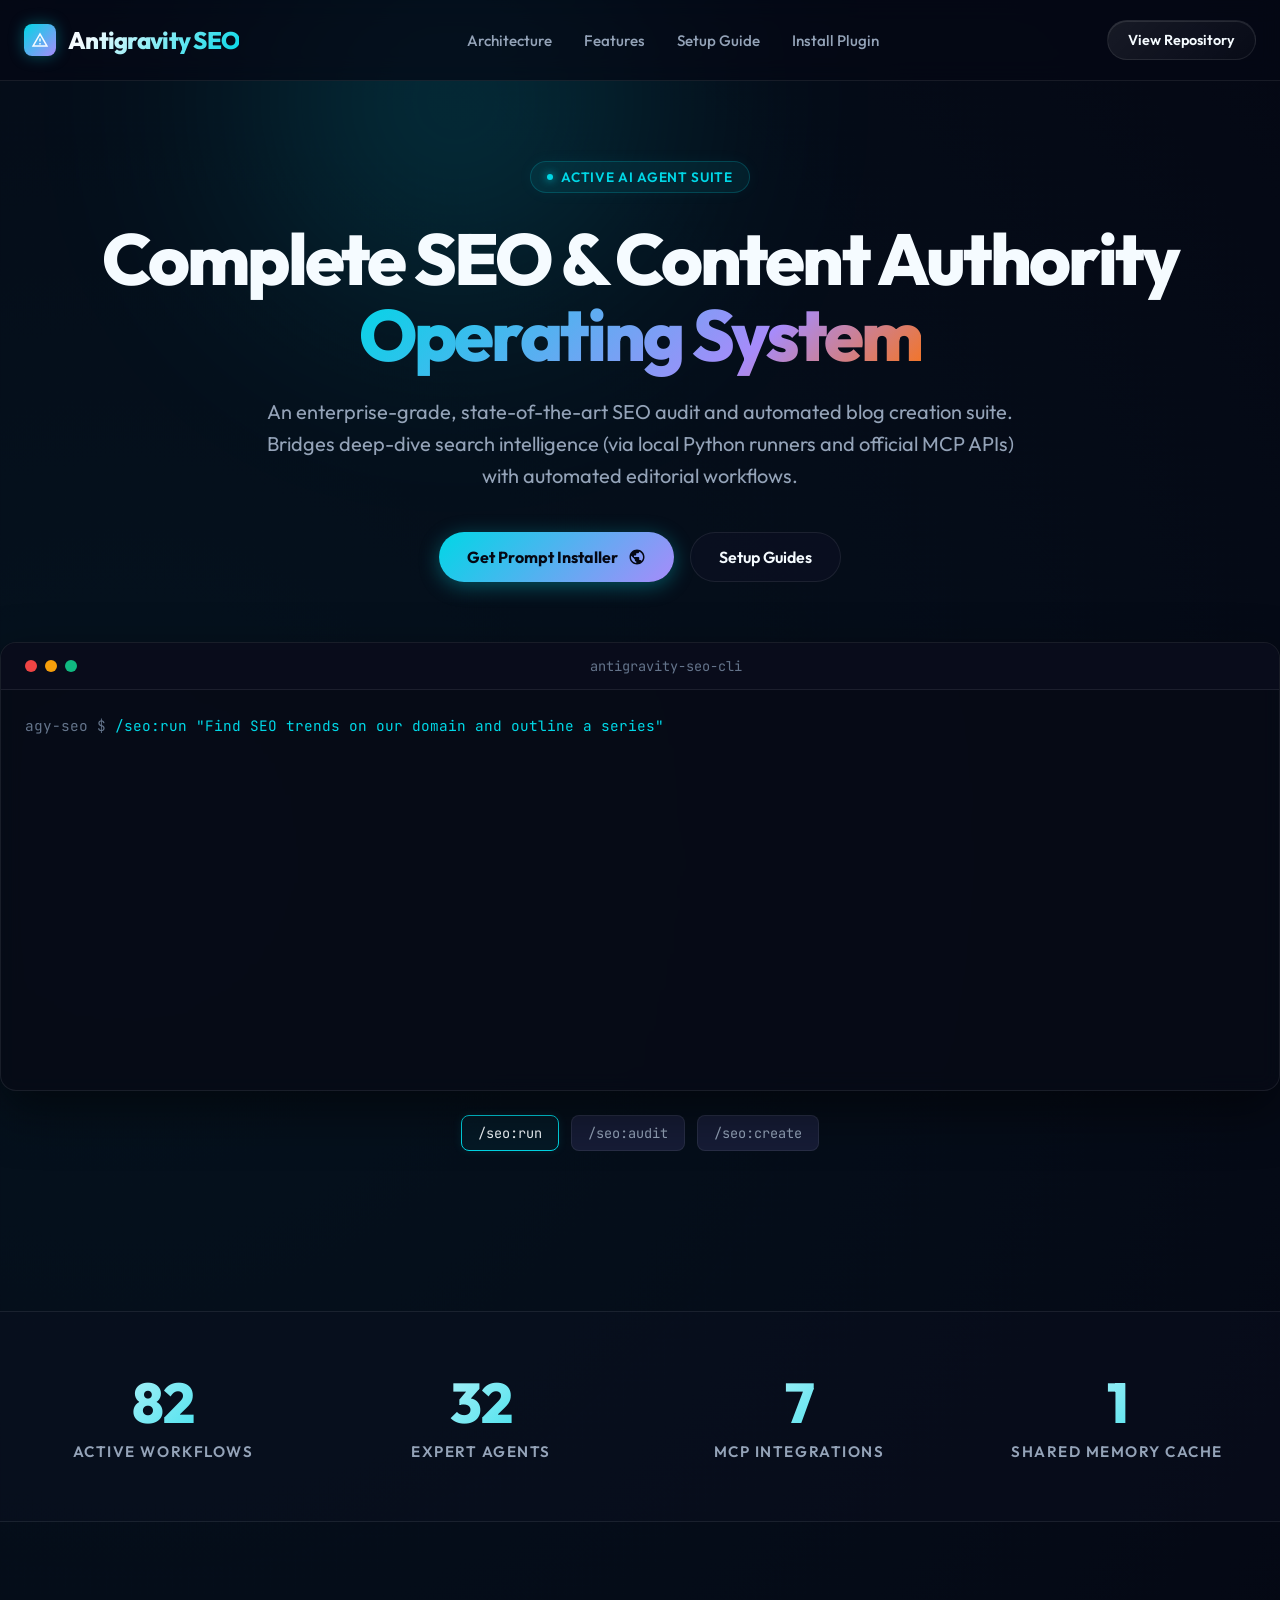
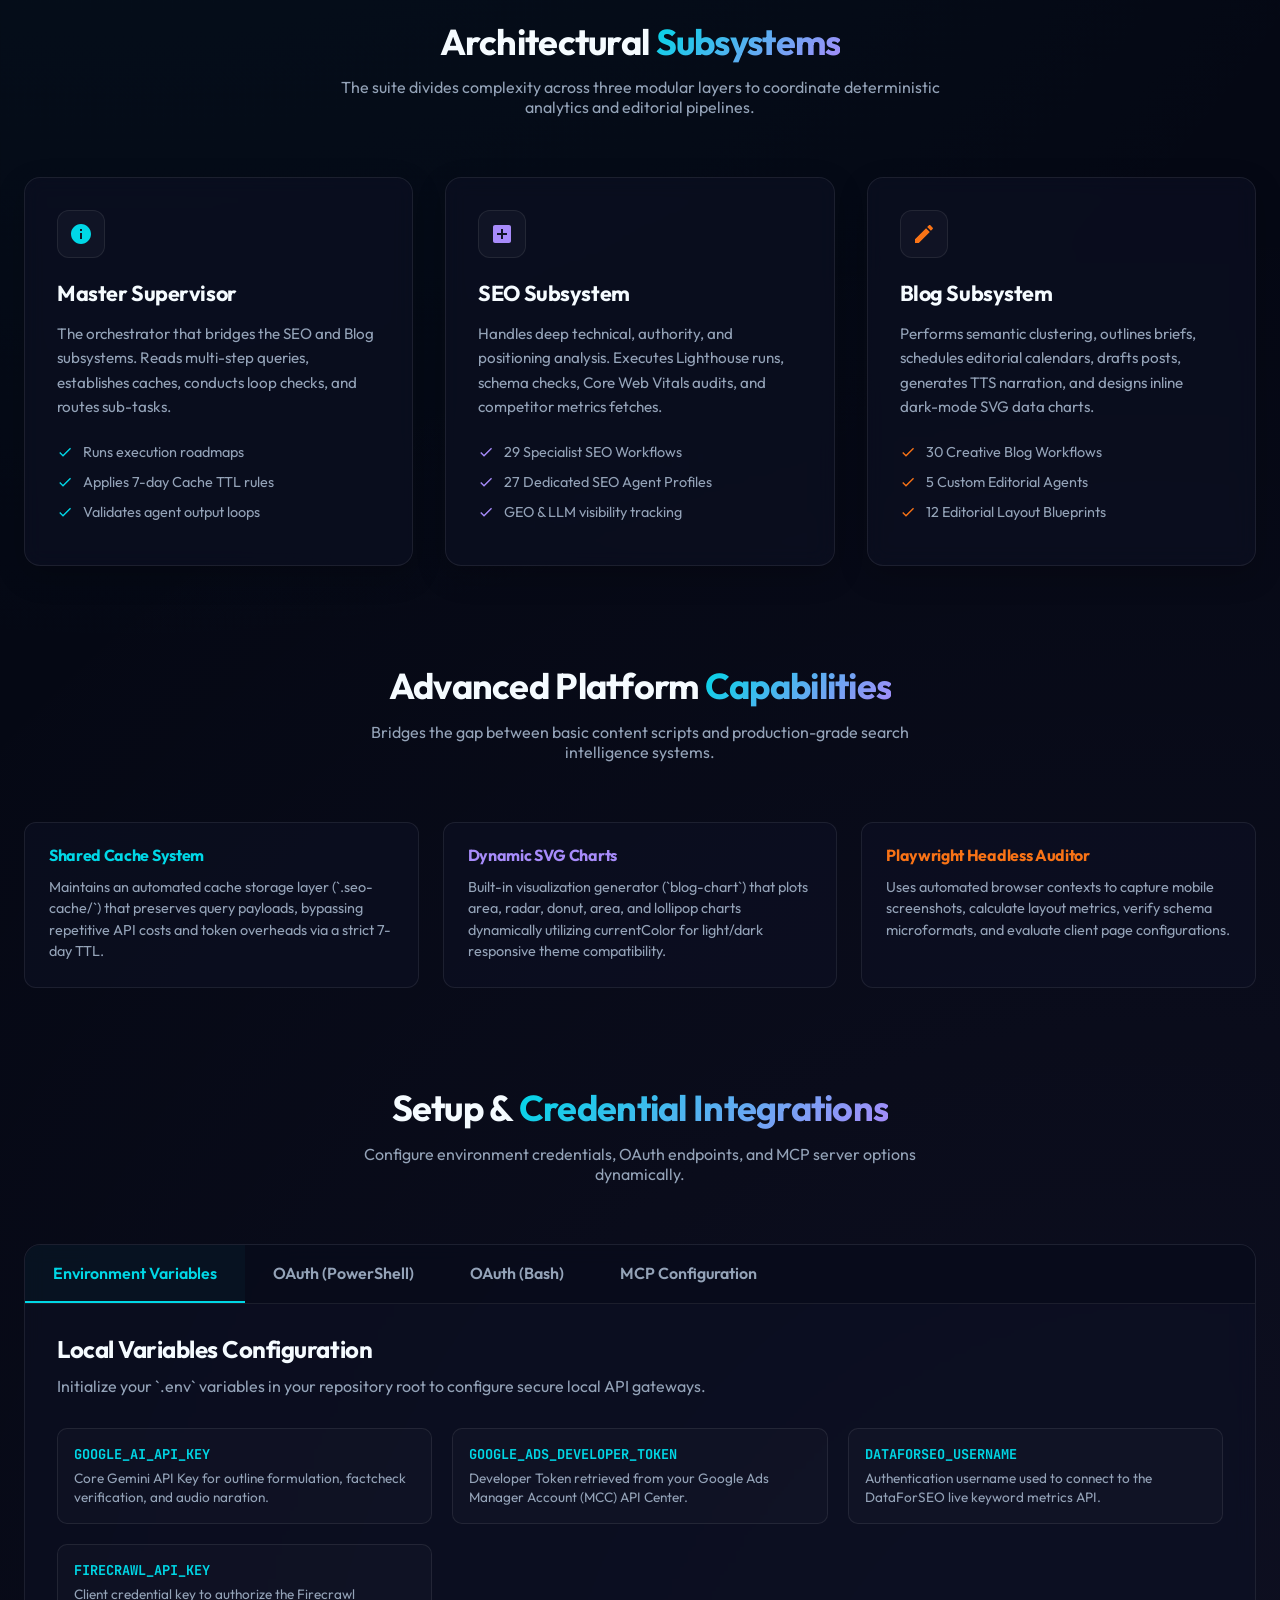
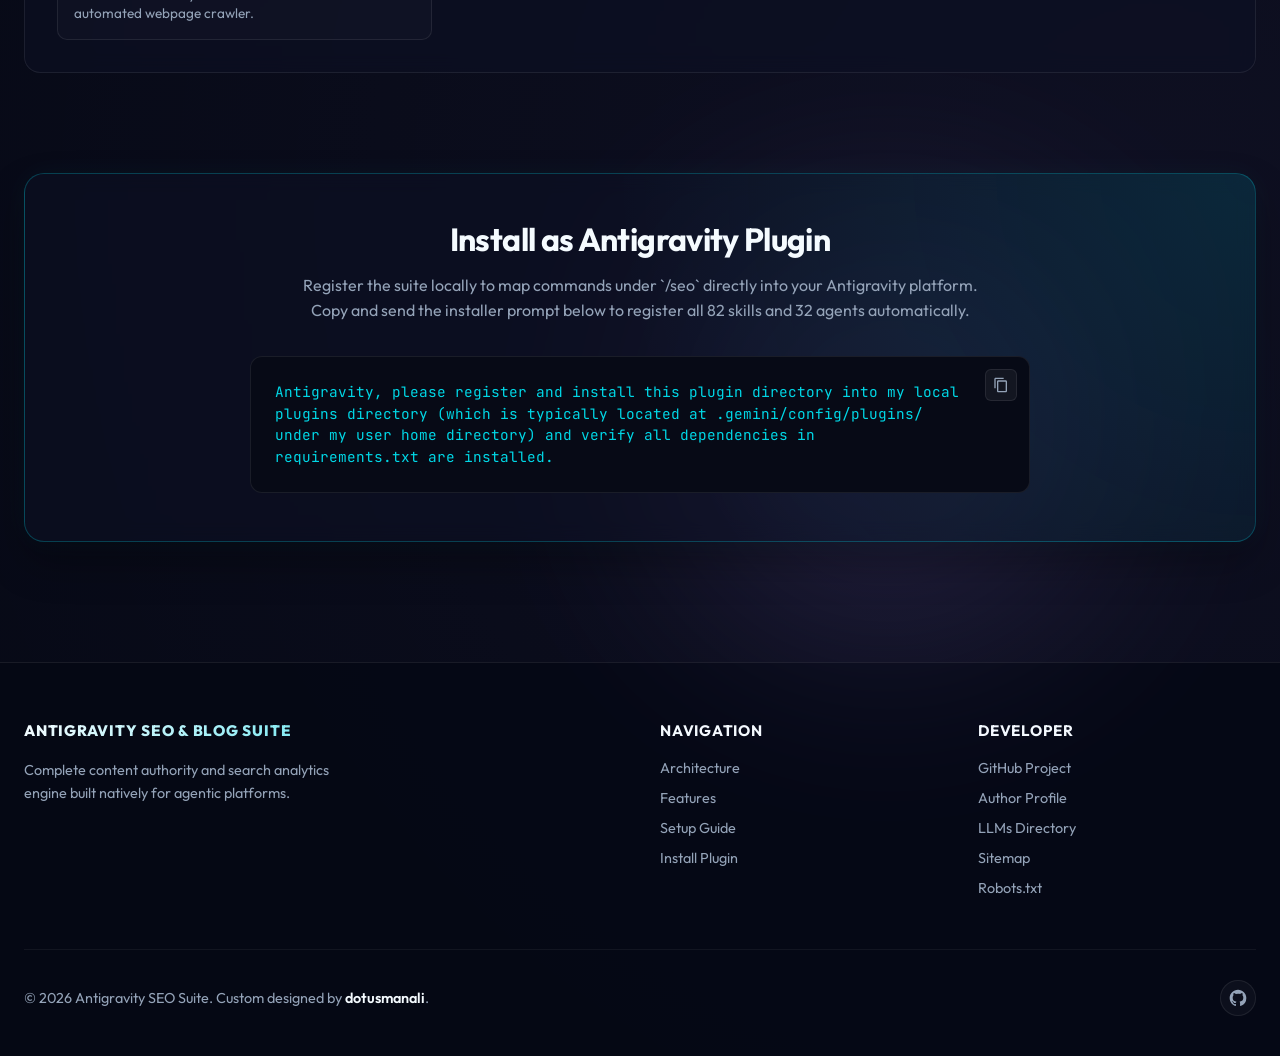
==== website/index.html @ 813a2316 "feat: implement sitemap.xml, robots.txt, and llms.txt indices, optimize index.html for AI crawlers" ====
<!DOCTYPE html>
<html lang="en">
<head>
  <meta charset="UTF-8">
  <meta name="viewport" content="width=device-width, initial-scale=1.0">
  
  <!-- SEO Meta Tags -->
  <title>Antigravity SEO & Blog Suite - AI Agent Content Ecosystem</title>
  <meta name="description" content="A professional, state-of-the-art SEO analysis and automated blog creation ecosystem built natively for the Antigravity developer platform. Built by dotusmanali.">
  <meta name="keywords" content="antigravity, seo, mcp, search, blog, generative, ai-agent, page-speed, crawler, visual-chart">
  <meta name="author" content="dotusmanali">
  
  <!-- Open Graph -->
  <meta property="og:title" content="Antigravity SEO & Blog Suite">
  <meta property="og:description" content="Production-grade automated SEO audits and editorial blog writing suite.">
  <meta property="og:type" content="website">
  
  <!-- Styling -->
  <link rel="stylesheet" href="style.css">
</head>
<body>

  <!-- Background Orbs -->
  <div class="glow-orb cyan"></div>
  <div class="glow-orb purple"></div>

  <!-- Header Navigation -->
  <header>
    <div class="container nav-wrapper">
      <a href="#" class="logo-wrapper">
        <div class="logo-icon">
          <svg viewBox="0 0 24 24">
            <path fill="currentColor" d="M12 2L1 21h22L12 2zm0 4l7.5 13h-15L12 6zm-1 4v4h2v-4h-2zm0 6v2h2v-2h-2z"/>
          </svg>
        </div>
        <span>Antigravity SEO</span>
      </a>
      <ul class="nav-links">
        <li><a href="#subsystems">Architecture</a></li>
        <li><a href="#features">Features</a></li>
        <li><a href="#setup">Setup Guide</a></li>
        <li><a href="#install">Install Plugin</a></li>
      </ul>
      <a href="https://github.com/dotusmanali/antigravity-seo" class="nav-cta" target="_blank" rel="noopener noreferrer">View Repository</a>
    </div>
  </header>

  <!-- Hero Section -->
  <section class="hero container">
    <div class="hero-badge">Active AI Agent Suite</div>
    <h2>Complete SEO & Content Authority<br><span class="glow-gradient">Operating System</span></h2>
    <p class="hero-description">
      An enterprise-grade, state-of-the-art SEO audit and automated blog creation suite. Bridges deep-dive search intelligence (via local Python runners and official MCP APIs) with automated editorial workflows.
    </p>
    <div class="hero-actions">
      <a href="#install" class="btn primary">
        <span>Get Prompt Installer</span>
        <svg xmlns="http://www.w3.org/2000/svg" viewBox="0 0 24 24" width="18" height="18" fill="currentColor"><path d="M12 2C6.48 2 2 6.48 2 12s4.48 10 10 10 10-4.48 10-10S17.52 2 12 2zm-1 17.93c-3.95-.49-7-3.85-7-7.93 0-.62.08-1.21.21-1.79L9 15v1c0 1.1.9 2 2 2v1.93zm6.9-2.54c-.26-.81-1-1.39-1.9-1.39h-1v-3c0-.55-.45-1-1-1H8v-2h2c.55 0 1-.45 1-1V7h2c1.1 0 2-.9 2-2v-.41c2.93 1.19 5 4.06 5 7.41 0 2.08-.8 3.97-2.1 5.39z"/></svg>
      </a>
      <a href="#setup" class="btn secondary">
        <span>Setup Guides</span>
      </a>
    </div>

    <!-- Live Command Mockup Terminal -->
    <div class="terminal-section">
      <div class="terminal-card">
        <div class="terminal-header">
          <div class="terminal-controls">
            <div class="control-dot red"></div>
            <div class="control-dot yellow"></div>
            <div class="control-dot green"></div>
          </div>
          <div class="terminal-title">antigravity-seo-cli</div>
          <div></div>
        </div>
        <div class="terminal-body" id="terminal-body">
          <!-- Terminal Content Typed by JS -->
        </div>
      </div>
      <div class="command-triggers">
        <button class="trigger-tag active" data-command="seo:run">/seo:run</button>
        <button class="trigger-tag" data-command="seo:audit">/seo:audit</button>
        <button class="trigger-tag" data-command="seo:create">/seo:create</button>
      </div>
    </div>
  </section>

  <!-- Metrics / Stats Section -->
  <section class="stats">
    <div class="container stats-grid">
      <div class="stat-item">
        <h3>82</h3>
        <p>Active Workflows</p>
      </div>
      <div class="stat-item">
        <h3>32</h3>
        <p>Expert Agents</p>
      </div>
      <div class="stat-item">
        <h3>7</h3>
        <p>MCP Integrations</p>
      </div>
      <div class="stat-item">
        <h3>1</h3>
        <p>Shared Memory Cache</p>
      </div>
    </div>
  </section>

  <!-- Architectural Subsystems Section -->
  <section class="container" id="subsystems">
    <div class="section-title">
      <h2>Architectural <span>Subsystems</span></h2>
      <p>The suite divides complexity across three modular layers to coordinate deterministic analytics and editorial pipelines.</p>
    </div>
    <div class="grid-3">
      <!-- Card 1: Master Supervisor -->
      <div class="glass-card">
        <div class="card-icon">
          <svg xmlns="http://www.w3.org/2000/svg" viewBox="0 0 24 24" width="24" height="24" fill="currentColor"><path d="M12 2C6.48 2 2 6.48 2 12s4.48 10 10 10 10-4.48 10-10S17.52 2 12 2zm1 15h-2v-6h2v6zm0-8h-2V7h2v2z"/></svg>
        </div>
        <h3>Master Supervisor</h3>
        <p>The orchestrator that bridges the SEO and Blog subsystems. Reads multi-step queries, establishes caches, conducts loop checks, and routes sub-tasks.</p>
        <ul class="card-bullets">
          <li>
            <svg viewBox="0 0 24 24"><path d="M9 16.2L4.8 12l-1.4 1.4L9 19 21 7l-1.4-1.4L9 16.2z"/></svg>
            Runs execution roadmaps
          </li>
          <li>
            <svg viewBox="0 0 24 24"><path d="M9 16.2L4.8 12l-1.4 1.4L9 19 21 7l-1.4-1.4L9 16.2z"/></svg>
            Applies 7-day Cache TTL rules
          </li>
          <li>
            <svg viewBox="0 0 24 24"><path d="M9 16.2L4.8 12l-1.4 1.4L9 19 21 7l-1.4-1.4L9 16.2z"/></svg>
            Validates agent output loops
          </li>
        </ul>
      </div>

      <!-- Card 2: SEO Router -->
      <div class="glass-card purple">
        <div class="card-icon">
          <svg xmlns="http://www.w3.org/2000/svg" viewBox="0 0 24 24" width="24" height="24" fill="currentColor"><path d="M19 3H5c-1.1 0-2 .9-2 2v14c0 1.1.9 2 2 2h14c1.1 0 2-.9 2-2V5c0-1.1-.9-2-2-2zm-2 10h-4v4h-2v-4H7v-2h4V7h2v4h4v2z"/></svg>
        </div>
        <h3>SEO Subsystem</h3>
        <p>Handles deep technical, authority, and positioning analysis. Executes Lighthouse runs, schema checks, Core Web Vitals audits, and competitor metrics fetches.</p>
        <ul class="card-bullets">
          <li>
            <svg viewBox="0 0 24 24"><path d="M9 16.2L4.8 12l-1.4 1.4L9 19 21 7l-1.4-1.4L9 16.2z"/></svg>
            29 Specialist SEO Workflows
          </li>
          <li>
            <svg viewBox="0 0 24 24"><path d="M9 16.2L4.8 12l-1.4 1.4L9 19 21 7l-1.4-1.4L9 16.2z"/></svg>
            27 Dedicated SEO Agent Profiles
          </li>
          <li>
            <svg viewBox="0 0 24 24"><path d="M9 16.2L4.8 12l-1.4 1.4L9 19 21 7l-1.4-1.4L9 16.2z"/></svg>
            GEO &amp; LLM visibility tracking
          </li>
        </ul>
      </div>

      <!-- Card 3: Blog Subsystem -->
      <div class="glass-card orange">
        <div class="card-icon">
          <svg xmlns="http://www.w3.org/2000/svg" viewBox="0 0 24 24" width="24" height="24" fill="currentColor"><path d="M3 17.25V21h3.75L17.81 9.94l-3.75-3.75L3 17.25zM20.71 7.04c.39-.39.39-1.02 0-1.41l-2.34-2.34c-.39-.39-1.02-.39-1.41 0l-1.83 1.83 3.75 3.75 1.83-1.83z"/></svg>
        </div>
        <h3>Blog Subsystem</h3>
        <p>Performs semantic clustering, outlines briefs, schedules editorial calendars, drafts posts, generates TTS narration, and designs inline dark-mode SVG data charts.</p>
        <ul class="card-bullets">
          <li>
            <svg viewBox="0 0 24 24"><path d="M9 16.2L4.8 12l-1.4 1.4L9 19 21 7l-1.4-1.4L9 16.2z"/></svg>
            30 Creative Blog Workflows
          </li>
          <li>
            <svg viewBox="0 0 24 24"><path d="M9 16.2L4.8 12l-1.4 1.4L9 19 21 7l-1.4-1.4L9 16.2z"/></svg>
            5 Custom Editorial Agents
          </li>
          <li>
            <svg viewBox="0 0 24 24"><path d="M9 16.2L4.8 12l-1.4 1.4L9 19 21 7l-1.4-1.4L9 16.2z"/></svg>
            12 Editorial Layout Blueprints
          </li>
        </ul>
      </div>
    </div>
  </section>

  <!-- Features Grid Section -->
  <section class="container" id="features" style="margin-bottom: 100px;">
    <div class="section-title">
      <h2>Advanced Platform <span>Capabilities</span></h2>
      <p>Bridges the gap between basic content scripts and production-grade search intelligence systems.</p>
    </div>
    <div style="display: grid; grid-template-columns: repeat(auto-fit, minmax(280px, 1fr)); gap: 24px;">
      <div style="padding: 24px; border: 1px solid var(--border-glow); border-radius: 12px; background: var(--glass-bg);">
        <h4 style="margin-bottom: 12px; color: var(--accent-cyan);">Shared Cache System</h4>
        <p style="color: var(--text-secondary); font-size: 0.9rem; line-height: 1.5;">Maintains an automated cache storage layer (`.seo-cache/`) that preserves query payloads, bypassing repetitive API costs and token overheads via a strict 7-day TTL.</p>
      </div>
      <div style="padding: 24px; border: 1px solid var(--border-glow); border-radius: 12px; background: var(--glass-bg);">
        <h4 style="margin-bottom: 12px; color: var(--accent-purple);">Dynamic SVG Charts</h4>
        <p style="color: var(--text-secondary); font-size: 0.9rem; line-height: 1.5;">Built-in visualization generator (`blog-chart`) that plots area, radar, donut, area, and lollipop charts dynamically utilizing currentColor for light/dark responsive theme compatibility.</p>
      </div>
      <div style="padding: 24px; border: 1px solid var(--border-glow); border-radius: 12px; background: var(--glass-bg);">
        <h4 style="margin-bottom: 12px; color: var(--accent-orange);">Playwright Headless Auditor</h4>
        <p style="color: var(--text-secondary); font-size: 0.9rem; line-height: 1.5;">Uses automated browser contexts to capture mobile screenshots, calculate layout metrics, verify schema microformats, and evaluate client page configurations.</p>
      </div>
    </div>
  </section>

  <!-- Interactive Setup Guides (Tabs) -->
  <section class="container setup-section" id="setup">
    <div class="section-title">
      <h2>Setup &amp; <span>Credential Integrations</span></h2>
      <p>Configure environment credentials, OAuth endpoints, and MCP server options dynamically.</p>
    </div>
    
    <div class="tabs-wrapper">
      <div class="tabs-header">
        <button class="tab-btn active" data-tab="env">Environment Variables</button>
        <button class="tab-btn" data-tab="powershell">OAuth (PowerShell)</button>
        <button class="tab-btn" data-tab="bash">OAuth (Bash)</button>
        <button class="tab-btn" data-tab="mcp">MCP Configuration</button>
      </div>
      
      <!-- Tab 1: Env Config -->
      <div class="tab-content active" id="tab-env">
        <h3>Local Variables Configuration</h3>
        <p class="tab-desc">Initialize your `.env` variables in your repository root to configure secure local API gateways.</p>
        <div class="env-grid">
          <div class="env-item">
            <div class="env-name">GOOGLE_AI_API_KEY</div>
            <div class="env-desc">Core Gemini API Key for outline formulation, factcheck verification, and audio naration.</div>
          </div>
          <div class="env-item">
            <div class="env-name">GOOGLE_ADS_DEVELOPER_TOKEN</div>
            <div class="env-desc">Developer Token retrieved from your Google Ads Manager Account (MCC) API Center.</div>
          </div>
          <div class="env-item">
            <div class="env-name">DATAFORSEO_USERNAME</div>
            <div class="env-desc">Authentication username used to connect to the DataForSEO live keyword metrics API.</div>
          </div>
          <div class="env-item">
            <div class="env-name">FIRECRAWL_API_KEY</div>
            <div class="env-desc">Client credential key to authorize the Firecrawl automated webpage crawler.</div>
          </div>
        </div>
      </div>
      
      <!-- Tab 2: PowerShell OAuth -->
      <div class="tab-content" id="tab-powershell">
        <h3>PowerShell Token Exchange Utility</h3>
        <p class="tab-desc">Run this script in Windows PowerShell to set up a temporary local HTTP listener on port 9876 and capture your Google Ads refresh token.</p>
        <div class="code-container">
          <button class="copy-btn" data-copy="code-ps" aria-label="Copy code">
            <svg xmlns="http://www.w3.org/2000/svg" viewBox="0 0 24 24" width="16" height="16" fill="currentColor"><path d="M16 1H4c-1.1 0-2 .9-2 2v14h2V3h12V1zm3 4H8c-1.1 0-2 .9-2 2v14c0 1.1.9 2 2 2h11c1.1 0 2-.9 2-2V7c0-1.1-.9-2-2-2zm0 16H8V7h11v14z"/></svg>
          </button>
          <pre id="code-ps"><code>$clientId = "YOUR_CLIENT_ID"
$clientSecret = "YOUR_CLIENT_SECRET"
$redirectUri = "http://localhost:9876"
$authUrl = "https://accounts.google.com/o/oauth2/v2/auth?client_id=$clientId&redirect_uri=$([Uri]::EscapeDataString($redirectUri))&response_type=code&scope=$([Uri]::EscapeDataString('https://www.googleapis.com/auth/adwords'))&access_type=offline&prompt=consent"

$listener = [System.Net.HttpListener]::new()
$listener.Prefixes.Add("$redirectUri/")
$listener.Start()

Start-Process $authUrl

$context = $listener.GetContext()
$rawUrl = $context.Request.RawUrl
$responseText = "&lt;html&gt;&lt;body&gt;&lt;h2&gt;Auth complete! You can close this tab.&lt;/h2&gt;&lt;/body&gt;&lt;/html&gt;"
$buffer = [System.Text.Encoding]::UTF8.GetBytes($responseText)
$context.Response.ContentLength64 = $buffer.Length
$context.Response.OutputStream.Write($buffer, 0, $buffer.Length)
$context.Response.Close()
$listener.Stop()

$code = ($rawUrl -split "[?&]" | Where-Object { $_ -like "code=*" }) -replace "^code=", ""
$body = "client_id=$clientId&client_secret=$clientSecret&code=$([Uri]::EscapeDataString($code))&grant_type=authorization_code&redirect_uri=$([Uri]::EscapeDataString($redirectUri))"
$result = Invoke-RestMethod -Method Post -Uri "https://oauth2.googleapis.com/token" -Body $body -ContentType "application/x-www-form-urlencoded"
Write-Host "Refresh token: $($result.refresh_token)"</code></pre>
        </div>
      </div>
      
      <!-- Tab 3: Bash OAuth -->
      <div class="tab-content" id="tab-bash">
        <h3>Bash Token Exchange Utility</h3>
        <p class="tab-desc">Run this script in terminal (Linux/macOS) to start an HTTP server listener and capture the authorization callback code from Google.</p>
        <div class="code-container">
          <button class="copy-btn" data-copy="code-bash" aria-label="Copy code">
            <svg xmlns="http://www.w3.org/2000/svg" viewBox="0 0 24 24" width="16" height="16" fill="currentColor"><path d="M16 1H4c-1.1 0-2 .9-2 2v14h2V3h12V1zm3 4H8c-1.1 0-2 .9-2 2v14c0 1.1.9 2 2 2h11c1.1 0 2-.9 2-2V7c0-1.1-.9-2-2-2zm0 16H8V7h11v14z"/></svg>
          </button>
          <pre id="code-bash"><code>CLIENT_ID="YOUR_CLIENT_ID"
CLIENT_SECRET="YOUR_CLIENT_SECRET"
REDIRECT_URI="http://localhost:9876"

open "https://accounts.google.com/o/oauth2/v2/auth?client_id=${CLIENT_ID}&redirect_uri=${REDIRECT_URI}&response_type=code&scope=https%3A%2F%2Fwww.googleapis.com%2Fauth%2Fadwords&access_type=offline&prompt=consent"

CODE=$(python3 -c "
import http.server, urllib.parse, sys
class H(http.server.BaseHTTPRequestHandler):
    def do_GET(self):
        params = urllib.parse.parse_qs(urllib.parse.urlparse(self.path).query)
        print(params['code'][0], end='')
        self.send_response(200); self.end_headers()
        self.wfile.write(b'Auth complete! Close this tab.')
        sys.exit(0)
    def log_message(self, *a): pass
http.server.HTTPServer(('', 9876), H).handle_request()
")

curl -s -X POST https://oauth2.googleapis.com/token \
  -d "client_id=${CLIENT_ID}&client_secret=${CLIENT_SECRET}&code=${CODE}&grant_type=authorization_code&redirect_uri=${REDIRECT_URI}" \
  | python3 -c "import sys,json; print(json.load(sys.stdin)['refresh_token'])"</code></pre>
        </div>
      </div>
      
      <!-- Tab 4: MCP Config -->
      <div class="tab-content" id="tab-mcp">
        <h3>Model Context Protocol Configuration</h3>
        <p class="tab-desc">Integrate your active MCP servers to inject search data into AI assistant workflows.</p>
        <div class="code-container">
          <button class="copy-btn" data-copy="code-mcp" aria-label="Copy code">
            <svg xmlns="http://www.w3.org/2000/svg" viewBox="0 0 24 24" width="16" height="16" fill="currentColor"><path d="M16 1H4c-1.1 0-2 .9-2 2v14h2V3h12V1zm3 4H8c-1.1 0-2 .9-2 2v14c0 1.1.9 2 2 2h11c1.1 0 2-.9 2-2V7c0-1.1-.9-2-2-2zm0 16H8V7h11v14z"/></svg>
          </button>
          <pre id="code-mcp"><code>{
  "mcpServers": {
    "google-trends": {
      "command": "python",
      "args": ["/path/to/GoogleTrendsMCP/server.py"]
    },
    "google-ads-research": {
      "command": "npx",
      "args": ["-y", "google-ads-mcp"]
    },
    "dataforseo": {
      "command": "npx",
      "args": ["-y", "dataforseo-mcp-server"],
      "env": {
        "DATAFORSEO_LOGIN": "YOUR_LOGIN",
        "DATAFORSEO_PASSWORD": "YOUR_PASSWORD"
      }
    }
  }
}</code></pre>
        </div>
      </div>
    </div>
  </section>

  <!-- Plugin Installer (CTA Banner) -->
  <section class="container" id="install" style="margin-bottom: 120px;">
    <div class="plugin-banner">
      <h2>Install as Antigravity Plugin</h2>
      <p>Register the suite locally to map commands under `/seo` directly into your Antigravity platform. Copy and send the installer prompt below to register all 82 skills and 32 agents automatically.</p>
      
      <div class="prompt-card">
        <div class="prompt-text" id="install-prompt">Antigravity, please register and install this plugin directory into my local plugins directory (which is typically located at .gemini/config/plugins/ under my user home directory) and verify all dependencies in requirements.txt are installed.</div>
        <button class="copy-btn" data-copy="install-prompt" aria-label="Copy prompt">
          <svg xmlns="http://www.w3.org/2000/svg" viewBox="0 0 24 24" width="16" height="16" fill="currentColor"><path d="M16 1H4c-1.1 0-2 .9-2 2v14h2V3h12V1zm3 4H8c-1.1 0-2 .9-2 2v14c0 1.1.9 2 2 2h11c1.1 0 2-.9 2-2V7c0-1.1-.9-2-2-2zm0 16H8V7h11v14z"/></svg>
        </button>
      </div>
    </div>
  </section>

  <!-- Footer -->
  <footer>
    <div class="container">
      <div class="footer-grid">
        <div class="footer-col" style="grid-column: span 2;">
          <h4 class="footer-logo">Antigravity SEO &amp; Blog Suite</h4>
          <p style="color: var(--text-secondary); line-height: 1.6; max-width: 320px;">Complete content authority and search analytics engine built natively for agentic platforms.</p>
        </div>
        <div class="footer-col">
          <h4>Navigation</h4>
          <ul class="footer-links">
            <li><a href="#subsystems">Architecture</a></li>
            <li><a href="#features">Features</a></li>
            <li><a href="#setup">Setup Guide</a></li>
            <li><a href="#install">Install Plugin</a></li>
          </ul>
        </div>
        <div class="footer-col">
          <h4>Developer</h4>
          <ul class="footer-links">
            <li><a href="https://github.com/dotusmanali/antigravity-seo" target="_blank" rel="noopener noreferrer">GitHub Project</a></li>
            <li><a href="https://github.com/dotusmanali" target="_blank" rel="noopener noreferrer">Author Profile</a></li>
            <li><a href="/llms.txt" target="_blank">LLMs Directory</a></li>
            <li><a href="/sitemap.xml" target="_blank">Sitemap</a></li>
            <li><a href="/robots.txt" target="_blank">Robots.txt</a></li>
          </ul>
        </div>
      </div>
      
      <div class="footer-bottom">
        <p>&copy; 2026 Antigravity SEO Suite. Custom designed by <a href="https://github.com/dotusmanali" style="color: var(--text-primary); font-weight: 600;" target="_blank" rel="noopener noreferrer">dotusmanali</a>.</p>
        <div class="social-links">
          <a href="https://github.com/dotusmanali/antigravity-seo" class="social-icon" target="_blank" rel="noopener noreferrer" aria-label="GitHub">
            <svg xmlns="http://www.w3.org/2000/svg" viewBox="0 0 24 24" width="20" height="20" fill="currentColor"><path d="M12 2C6.477 2 2 6.484 2 12.017c0 4.425 2.865 8.18 6.839 9.504.5.092.682-.217.682-.483 0-.237-.008-.868-.013-1.703-2.782.605-3.369-1.343-3.369-1.343-.454-1.158-1.11-1.466-1.11-1.466-.908-.62.069-.608.069-.608 1.003.07 1.53 1.032 1.53 1.032.892 1.53 2.341 1.088 2.91.832.092-.647.35-1.088.636-1.338-2.22-.253-4.555-1.113-4.555-4.951 0-1.093.39-1.988 1.029-2.688-.103-.253-.446-1.272.098-2.65 0 0 .84-.27 2.75 1.026A9.564 9.564 0 0112 6.844c.85.004 1.705.115 2.504.337 1.909-1.296 2.747-1.027 2.747-1.027.546 1.379.202 2.398.1 2.651.64.7 1.028 1.595 1.028 2.688 0 3.848-2.339 4.695-4.566 4.943.359.309.678.92.678 1.855 0 1.338-.012 2.419-.012 2.747 0 .268.18.58.688.482A10.019 10.019 0 0022 12.017C22 6.484 17.522 2 12 2z"/></svg>
          </a>
        </div>
      </div>
    </div>
  </footer>

  <!-- Scripts -->
  <script src="app.js"></script>
</body>
</html>
---- website/style.css ----
/* ==============================================================================
   Antigravity SEO & Blog Suite - Premium Showcase Stylesheet
   ============================================================================== */

@import url('https://fonts.googleapis.com/css2?family=Outfit:wght@300;400;500;600;700;800&family=JetBrains+Mono:wght@400;500;700&display=swap');

:root {
  --bg-primary: #050814;
  --bg-secondary: #0d1226;
  --bg-tertiary: #161c36;
  
  --accent-cyan: #00d7e6;
  --accent-cyan-glow: rgba(0, 215, 230, 0.35);
  --accent-purple: #a78bfa;
  --accent-purple-glow: rgba(167, 139, 250, 0.35);
  --accent-orange: #f97316;
  --accent-orange-glow: rgba(249, 115, 22, 0.35);
  --accent-green: #22c55e;
  --accent-green-glow: rgba(34, 197, 94, 0.25);
  
  --text-primary: #f5fbff;
  --text-secondary: #94a3b8;
  --text-muted: #64748b;
  
  --border-glow: rgba(255, 255, 255, 0.08);
  --glass-bg: rgba(13, 18, 38, 0.55);
  
  --font-sans: 'Outfit', sans-serif;
  --font-mono: 'JetBrains Mono', monospace;
  
  --transition: all 0.3s cubic-bezier(0.4, 0, 0.2, 1);
}

/* Base resets & scrollbar */
* {
  box-sizing: border-box;
  margin: 0;
  padding: 0;
}

html {
  scroll-behavior: smooth;
  background-color: var(--bg-primary);
  color: var(--text-primary);
  font-family: var(--font-sans);
  overflow-x: hidden;
}

::-webkit-scrollbar {
  width: 8px;
}
::-webkit-scrollbar-track {
  background: var(--bg-primary);
}
::-webkit-scrollbar-thumb {
  background: var(--bg-tertiary);
  border-radius: 4px;
  border: 1px solid rgba(255, 255, 255, 0.05);
}
::-webkit-scrollbar-thumb:hover {
  background: var(--accent-cyan);
}

/* Background Gradients & Glow Effects */
body {
  position: relative;
  min-height: 100vh;
  background-image: 
    radial-gradient(circle at 10% 20%, rgba(0, 215, 230, 0.05) 0%, transparent 40%),
    radial-gradient(circle at 90% 80%, rgba(167, 139, 250, 0.06) 0%, transparent 45%);
}

.glow-orb {
  position: absolute;
  width: 400px;
  height: 400px;
  border-radius: 50%;
  filter: blur(120px);
  pointer-events: none;
  z-index: 0;
  opacity: 0.5;
  animation: orb-float 20s infinite alternate;
}

.glow-orb.cyan {
  top: -100px;
  left: 20%;
  background: var(--accent-cyan-glow);
}

.glow-orb.purple {
  bottom: 10%;
  right: 15%;
  background: var(--accent-purple-glow);
}

/* Typography elements */
h1, h2, h3, h4, h5, h6 {
  font-weight: 700;
  letter-spacing: -0.02em;
  line-height: 1.1;
}

a {
  color: inherit;
  text-decoration: none;
}

/* Container */
.container {
  max-width: 1280px;
  margin: 0 auto;
  padding: 0 24px;
}

/* Navigation Header */
header {
  position: sticky;
  top: 0;
  z-index: 100;
  backdrop-filter: blur(12px);
  border-bottom: 1px solid var(--border-glow);
  background: rgba(5, 8, 20, 0.7);
  transition: var(--transition);
}

.nav-wrapper {
  display: flex;
  justify-content: space-between;
  align-items: center;
  height: 80px;
}

.logo-wrapper {
  display: flex;
  align-items: center;
  gap: 12px;
  font-weight: 800;
  font-size: 1.5rem;
  letter-spacing: -0.03em;
  background: linear-gradient(135deg, var(--text-primary) 30%, var(--accent-cyan));
  -webkit-background-clip: text;
  -webkit-text-fill-color: transparent;
}

.logo-icon {
  width: 32px;
  height: 32px;
  background: linear-gradient(135deg, var(--accent-cyan), var(--accent-purple));
  border-radius: 8px;
  box-shadow: 0 0 15px var(--accent-cyan-glow);
  display: flex;
  align-items: center;
  justify-content: center;
}

.logo-icon svg {
  width: 18px;
  height: 18px;
  fill: var(--bg-primary);
}

.nav-links {
  display: flex;
  gap: 32px;
  list-style: none;
  font-weight: 500;
  font-size: 0.95rem;
}

.nav-links a {
  position: relative;
  color: var(--text-secondary);
  transition: var(--transition);
  padding: 8px 0;
}

.nav-links a::after {
  content: '';
  position: absolute;
  bottom: 0;
  left: 0;
  width: 0;
  height: 2px;
  background: var(--accent-cyan);
  transition: var(--transition);
}

.nav-links a:hover {
  color: var(--text-primary);
}

.nav-links a:hover::after {
  width: 100%;
}

.nav-cta {
  background: linear-gradient(135deg, rgba(255,255,255,0.08), rgba(255,255,255,0.02));
  border: 1px solid var(--border-glow);
  padding: 10px 20px;
  border-radius: 30px;
  font-weight: 600;
  font-size: 0.9rem;
  box-shadow: inset 0 1px 0 rgba(255,255,255,0.1);
  transition: var(--transition);
}

.nav-cta:hover {
  background: var(--text-primary);
  color: var(--bg-primary);
  transform: translateY(-2px);
  box-shadow: 0 4px 15px rgba(255,255,255,0.1);
}

/* Hero Section */
.hero {
  padding: 80px 0 60px;
  position: relative;
  z-index: 1;
  text-align: center;
}

.hero-badge {
  display: inline-flex;
  align-items: center;
  gap: 8px;
  background: rgba(0, 215, 230, 0.08);
  border: 1px solid rgba(0, 215, 230, 0.2);
  color: var(--accent-cyan);
  padding: 6px 16px;
  border-radius: 30px;
  font-weight: 600;
  font-size: 0.85rem;
  margin-bottom: 28px;
  text-transform: uppercase;
  letter-spacing: 0.05em;
  box-shadow: 0 0 15px rgba(0, 215, 230, 0.05);
}

.hero-badge::before {
  content: '';
  display: block;
  width: 6px;
  height: 6px;
  border-radius: 50%;
  background-color: var(--accent-cyan);
  box-shadow: 0 0 8px var(--accent-cyan);
  animation: pulse-glow 1.5s infinite alternate;
}

.hero h2 {
  font-size: clamp(2.5rem, 6vw, 4.5rem);
  font-weight: 800;
  letter-spacing: -0.04em;
  margin-bottom: 24px;
  line-height: 1.05;
}

.hero h2 span.glow-gradient {
  background: linear-gradient(135deg, var(--accent-cyan), var(--accent-purple) 70%, var(--accent-orange));
  -webkit-background-clip: text;
  -webkit-text-fill-color: transparent;
}

.hero-description {
  max-width: 780px;
  margin: 0 auto 40px;
  font-size: clamp(1.05rem, 2vw, 1.25rem);
  color: var(--text-secondary);
  line-height: 1.6;
}

.hero-actions {
  display: flex;
  justify-content: center;
  gap: 16px;
  margin-bottom: 60px;
  flex-wrap: wrap;
}

.btn {
  padding: 14px 28px;
  border-radius: 30px;
  font-weight: 600;
  font-size: 1rem;
  display: inline-flex;
  align-items: center;
  gap: 10px;
  cursor: pointer;
  transition: var(--transition);
}

.btn.primary {
  background: linear-gradient(135deg, var(--accent-cyan), var(--accent-purple));
  color: var(--bg-primary);
  font-weight: 700;
  box-shadow: 0 4px 20px var(--accent-cyan-glow);
}

.btn.primary:hover {
  transform: translateY(-2px);
  box-shadow: 0 6px 25px rgba(0, 215, 230, 0.5);
}

.btn.secondary {
  background: var(--glass-bg);
  border: 1px solid var(--border-glow);
  color: var(--text-primary);
}

.btn.secondary:hover {
  background: rgba(255, 255, 255, 0.05);
  border-color: rgba(255, 255, 255, 0.2);
  transform: translateY(-2px);
}

/* Interactive Terminal Section */
.terminal-section {
  margin-bottom: 100px;
}

.terminal-card {
  background: rgba(7, 10, 22, 0.8);
  border: 1px solid var(--border-glow);
  border-radius: 16px;
  overflow: hidden;
  box-shadow: 0 20px 50px rgba(0, 0, 0, 0.5), inset 0 1px 0 rgba(255, 255, 255, 0.05);
  backdrop-filter: blur(10px);
}

.terminal-header {
  background: #090c1b;
  padding: 14px 24px;
  display: flex;
  justify-content: space-between;
  align-items: center;
  border-bottom: 1px solid var(--border-glow);
}

.terminal-controls {
  display: flex;
  gap: 8px;
}

.control-dot {
  width: 12px;
  height: 12px;
  border-radius: 50%;
}

.control-dot.red { background: #ef4444; }
.control-dot.yellow { background: #f59e0b; }
.control-dot.green { background: #10b981; }

.terminal-title {
  font-family: var(--font-mono);
  font-size: 0.85rem;
  color: var(--text-muted);
}

.terminal-body {
  padding: 24px;
  height: 400px;
  overflow-y: auto;
  font-family: var(--font-mono);
  font-size: 0.9rem;
  line-height: 1.6;
  color: var(--text-primary);
  text-align: left;
}

.prompt-line {
  color: var(--accent-cyan);
  margin-bottom: 8px;
}

.prompt-line::before {
  content: 'agy-seo $ ';
  color: var(--text-muted);
}

.output-line {
  color: var(--text-secondary);
  margin-bottom: 16px;
  white-space: pre-wrap;
}

.output-line.success {
  color: var(--accent-green);
}

.output-line.system {
  color: var(--accent-purple);
}

.command-triggers {
  display: flex;
  justify-content: center;
  gap: 12px;
  margin-top: 24px;
  flex-wrap: wrap;
}

.trigger-tag {
  background: var(--bg-tertiary);
  border: 1px solid var(--border-glow);
  color: var(--text-secondary);
  padding: 8px 16px;
  border-radius: 8px;
  cursor: pointer;
  font-family: var(--font-mono);
  font-size: 0.85rem;
  transition: var(--transition);
}

.trigger-tag:hover, .trigger-tag.active {
  border-color: var(--accent-cyan);
  color: var(--text-primary);
  background: rgba(0, 215, 230, 0.05);
  box-shadow: 0 0 10px rgba(0, 215, 230, 0.1);
}

/* Stats Counter Section */
.stats {
  padding: 60px 0;
  border-top: 1px solid var(--border-glow);
  border-bottom: 1px solid var(--border-glow);
  background: rgba(13, 18, 38, 0.25);
  margin-bottom: 100px;
}

.stats-grid {
  display: grid;
  grid-template-columns: repeat(auto-fit, minmax(220px, 1fr));
  gap: 40px;
  text-align: center;
}

.stat-item h3 {
  font-size: 3.5rem;
  font-weight: 800;
  color: var(--text-primary);
  background: linear-gradient(135deg, var(--text-primary), var(--accent-cyan));
  -webkit-background-clip: text;
  -webkit-text-fill-color: transparent;
  margin-bottom: 8px;
}

.stat-item p {
  color: var(--text-secondary);
  font-weight: 600;
  font-size: 0.95rem;
  text-transform: uppercase;
  letter-spacing: 0.1em;
}

/* Architectural Subsystems Section */
.section-title {
  text-align: center;
  margin-bottom: 60px;
}

.section-title h2 {
  font-size: 2.25rem;
  margin-bottom: 16px;
}

.section-title h2 span {
  background: linear-gradient(135deg, var(--accent-cyan), var(--accent-purple));
  -webkit-background-clip: text;
  -webkit-text-fill-color: transparent;
}

.section-title p {
  color: var(--text-secondary);
  max-width: 600px;
  margin: 0 auto;
}

.grid-3 {
  display: grid;
  grid-template-columns: repeat(auto-fit, minmax(320px, 1fr));
  gap: 32px;
  margin-bottom: 100px;
}

.glass-card {
  background: var(--glass-bg);
  border: 1px solid var(--border-glow);
  border-radius: 16px;
  padding: 32px;
  backdrop-filter: blur(10px);
  transition: var(--transition);
  position: relative;
  overflow: hidden;
  box-shadow: 0 10px 30px rgba(0, 0, 0, 0.2);
}

.glass-card::before {
  content: '';
  position: absolute;
  top: 0;
  left: 0;
  width: 100%;
  height: 4px;
  background: linear-gradient(90deg, transparent, var(--accent-cyan), transparent);
  transform: translateX(-100%);
  transition: all 0.6s ease;
}

.glass-card:hover {
  transform: translateY(-5px);
  border-color: rgba(0, 215, 230, 0.25);
  box-shadow: 0 15px 40px rgba(0, 215, 230, 0.08);
}

.glass-card:hover::before {
  transform: translateX(100%);
}

.card-icon {
  width: 48px;
  height: 48px;
  border-radius: 12px;
  display: flex;
  align-items: center;
  justify-content: center;
  margin-bottom: 24px;
  background: rgba(255,255,255,0.03);
  border: 1px solid var(--border-glow);
  color: var(--accent-cyan);
}

.glass-card.purple .card-icon { color: var(--accent-purple); }
.glass-card.orange .card-icon { color: var(--accent-orange); }

.glass-card h3 {
  font-size: 1.35rem;
  margin-bottom: 16px;
}

.glass-card p {
  color: var(--text-secondary);
  font-size: 0.95rem;
  line-height: 1.6;
  margin-bottom: 24px;
}

.card-bullets {
  list-style: none;
}

.card-bullets li {
  font-size: 0.9rem;
  color: var(--text-secondary);
  margin-bottom: 12px;
  display: flex;
  align-items: center;
  gap: 10px;
}

.card-bullets li svg {
  width: 16px;
  height: 16px;
  fill: var(--accent-cyan);
}

.glass-card.purple .card-bullets li svg { fill: var(--accent-purple); }
.glass-card.orange .card-bullets li svg { fill: var(--accent-orange); }

/* Integration & Setup (Tabs configuration) */
.setup-section {
  margin-bottom: 100px;
}

.tabs-wrapper {
  background: var(--glass-bg);
  border: 1px solid var(--border-glow);
  border-radius: 16px;
  overflow: hidden;
  backdrop-filter: blur(10px);
}

.tabs-header {
  display: flex;
  background: rgba(7, 10, 22, 0.5);
  border-bottom: 1px solid var(--border-glow);
}

.tab-btn {
  padding: 18px 28px;
  background: transparent;
  border: none;
  color: var(--text-secondary);
  font-family: var(--font-sans);
  font-weight: 600;
  font-size: 1rem;
  cursor: pointer;
  transition: var(--transition);
  border-bottom: 2px solid transparent;
}

.tab-btn:hover {
  color: var(--text-primary);
  background: rgba(255, 255, 255, 0.02);
}

.tab-btn.active {
  color: var(--accent-cyan);
  border-bottom-color: var(--accent-cyan);
  background: rgba(0, 215, 230, 0.03);
}

.tab-content {
  padding: 32px;
  display: none;
  text-align: left;
}

.tab-content.active {
  display: block;
}

.tab-content h3 {
  font-size: 1.5rem;
  margin-bottom: 12px;
}

.tab-content p.tab-desc {
  color: var(--text-secondary);
  margin-bottom: 28px;
  line-height: 1.6;
}

/* Env Grid and Code Blocks */
.env-grid {
  display: grid;
  grid-template-columns: repeat(auto-fit, minmax(280px, 1fr));
  gap: 20px;
}

.env-item {
  background: rgba(255, 255, 255, 0.02);
  border: 1px solid var(--border-glow);
  padding: 16px;
  border-radius: 10px;
  transition: var(--transition);
}

.env-item:hover {
  border-color: rgba(255, 255, 255, 0.15);
}

.env-name {
  font-family: var(--font-mono);
  font-size: 0.85rem;
  color: var(--accent-cyan);
  font-weight: 700;
  margin-bottom: 6px;
}

.env-desc {
  font-size: 0.85rem;
  color: var(--text-secondary);
  line-height: 1.4;
}

.code-container {
  position: relative;
  background: #070a16;
  border: 1px solid var(--border-glow);
  border-radius: 10px;
  padding: 20px;
  overflow-x: auto;
}

.code-container pre {
  font-family: var(--font-mono);
  font-size: 0.85rem;
  color: var(--text-primary);
  line-height: 1.5;
}

.copy-btn {
  position: absolute;
  top: 12px;
  right: 12px;
  background: rgba(255, 255, 255, 0.05);
  border: 1px solid var(--border-glow);
  color: var(--text-secondary);
  width: 32px;
  height: 32px;
  border-radius: 6px;
  display: flex;
  align-items: center;
  justify-content: center;
  cursor: pointer;
  transition: var(--transition);
}

.copy-btn:hover {
  background: var(--text-primary);
  color: var(--bg-primary);
}

/* Plugin Install Banner (CTA) */
.plugin-banner {
  background: radial-gradient(circle at top right, rgba(0, 215, 230, 0.12), transparent 50%), var(--glass-bg);
  border: 1px solid rgba(0, 215, 230, 0.25);
  border-radius: 20px;
  padding: 48px;
  margin-bottom: 100px;
  box-shadow: 0 20px 40px rgba(0, 0, 0, 0.3), 0 0 30px rgba(0, 215, 230, 0.05);
  backdrop-filter: blur(10px);
  text-align: center;
  position: relative;
}

.plugin-banner h2 {
  font-size: 2rem;
  margin-bottom: 16px;
}

.plugin-banner p {
  color: var(--text-secondary);
  max-width: 680px;
  margin: 0 auto 32px;
  line-height: 1.6;
}

.prompt-card {
  background: #070a16;
  border: 1px solid var(--border-glow);
  border-radius: 12px;
  padding: 24px;
  max-width: 780px;
  margin: 0 auto;
  position: relative;
  text-align: left;
  display: flex;
  align-items: center;
  gap: 16px;
}

.prompt-text {
  font-family: var(--font-mono);
  font-size: 0.9rem;
  color: var(--accent-cyan);
  line-height: 1.5;
  user-select: all;
  flex-grow: 1;
  padding-right: 40px;
}

/* Footer Section */
footer {
  border-top: 1px solid var(--border-glow);
  background: rgba(5, 8, 20, 0.9);
  padding: 60px 0 40px;
  color: var(--text-secondary);
  font-size: 0.9rem;
}

.footer-grid {
  display: grid;
  grid-template-columns: repeat(auto-fit, minmax(220px, 1fr));
  gap: 40px;
  margin-bottom: 40px;
}

.footer-col h4 {
  color: var(--text-primary);
  font-size: 0.95rem;
  text-transform: uppercase;
  letter-spacing: 0.05em;
  margin-bottom: 20px;
}

.footer-links {
  list-style: none;
}

.footer-links li {
  margin-bottom: 12px;
}

.footer-links a {
  transition: var(--transition);
}

.footer-links a:hover {
  color: var(--accent-cyan);
  padding-left: 4px;
}

.footer-bottom {
  border-top: 1px solid rgba(255, 255, 255, 0.05);
  padding-top: 30px;
  display: flex;
  justify-content: space-between;
  align-items: center;
  flex-wrap: wrap;
  gap: 20px;
}

.footer-logo {
  font-weight: 800;
  background: linear-gradient(135deg, var(--text-primary), var(--accent-cyan));
  -webkit-background-clip: text;
  -webkit-text-fill-color: transparent;
}

.social-links {
  display: flex;
  gap: 16px;
}

.social-icon {
  width: 36px;
  height: 36px;
  border-radius: 50%;
  background: rgba(255,255,255,0.03);
  border: 1px solid var(--border-glow);
  display: flex;
  align-items: center;
  justify-content: center;
  transition: var(--transition);
  color: var(--text-secondary);
}

.social-icon:hover {
  background: var(--text-primary);
  color: var(--bg-primary);
  border-color: var(--text-primary);
  transform: translateY(-2px);
}

/* Animations */
@keyframes orb-float {
  0% { transform: translateY(0) scale(1); }
  100% { transform: translateY(30px) scale(1.1); }
}

@keyframes pulse-glow {
  0% { box-shadow: 0 0 4px var(--accent-cyan); }
  100% { box-shadow: 0 0 12px var(--accent-cyan); }
}

/* Responsiveness adjustments */
@media (max-width: 768px) {
  .nav-links {
    display: none;
  }
  .nav-wrapper {
    height: 70px;
  }
  .hero {
    padding: 60px 0 40px;
  }
  .stats-grid {
    gap: 24px;
  }
  .glass-card {
    padding: 24px;
  }
  .tab-content {
    padding: 20px;
  }
}
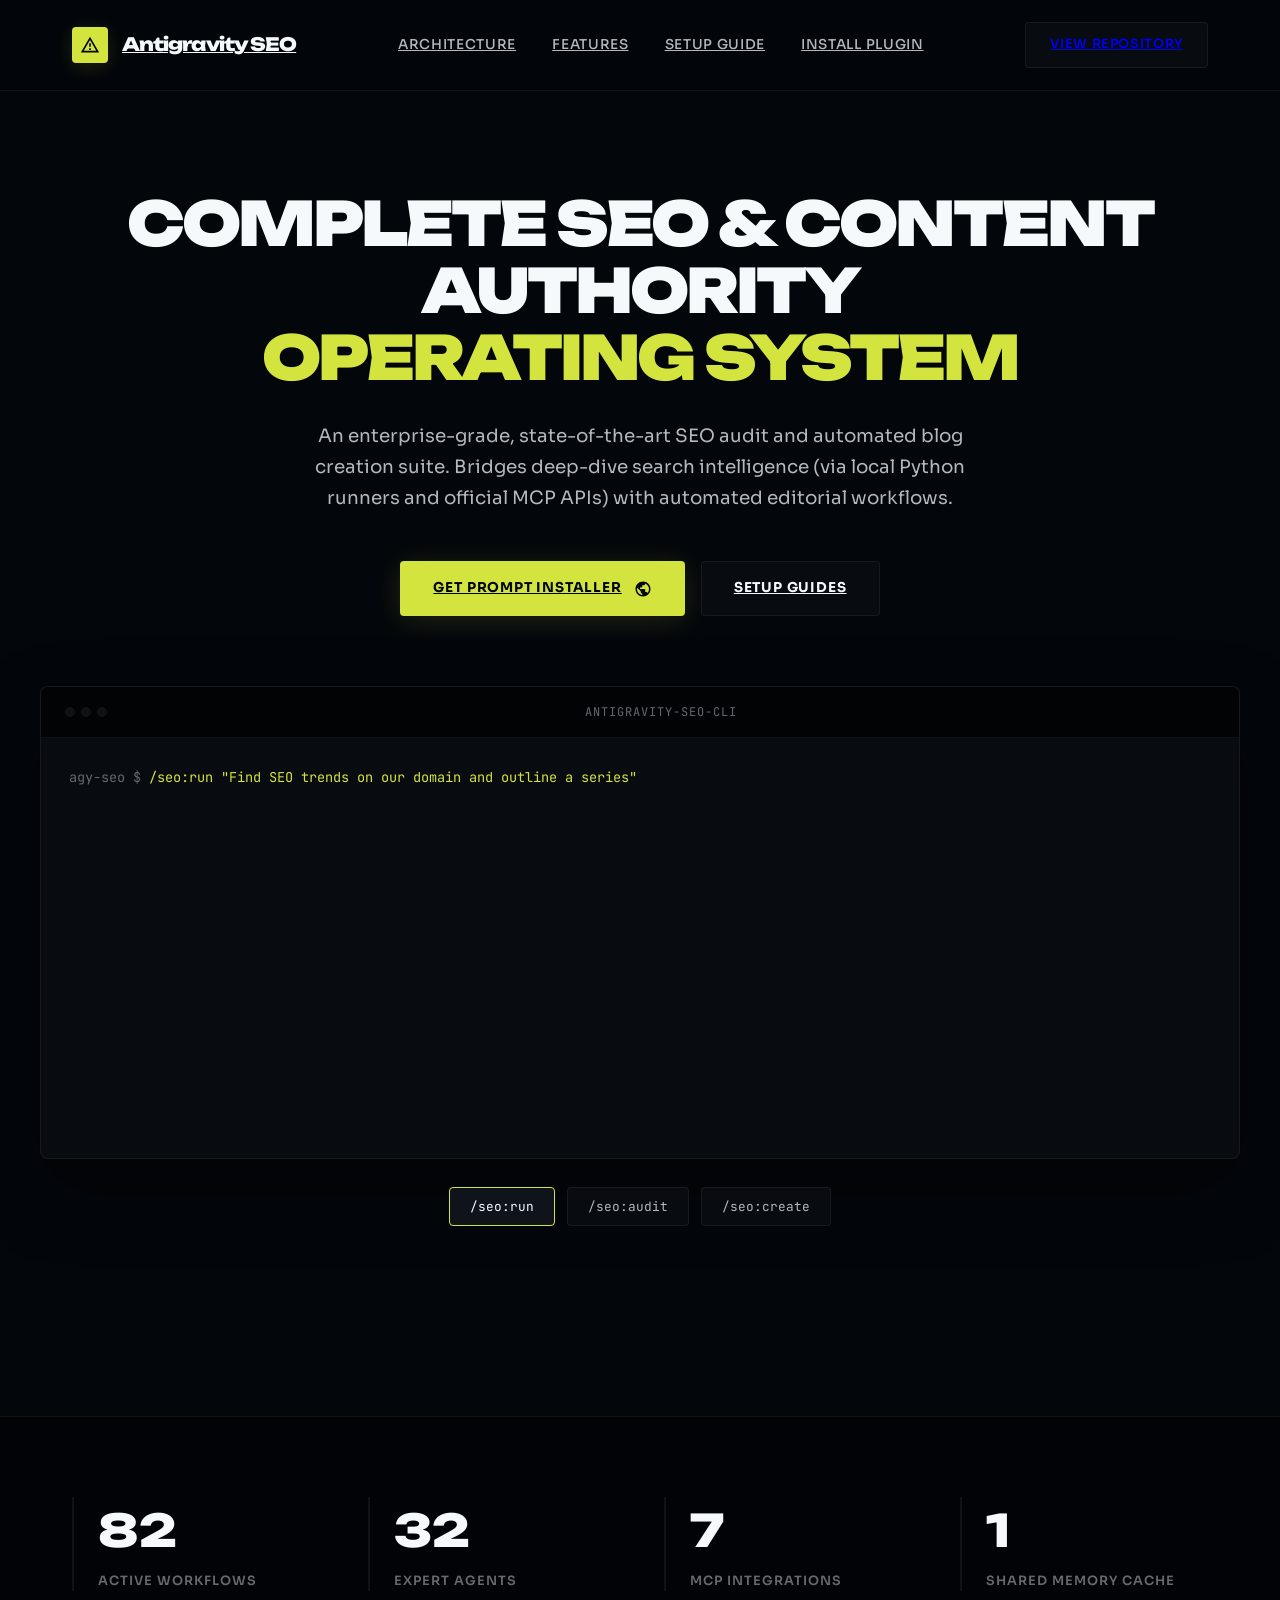
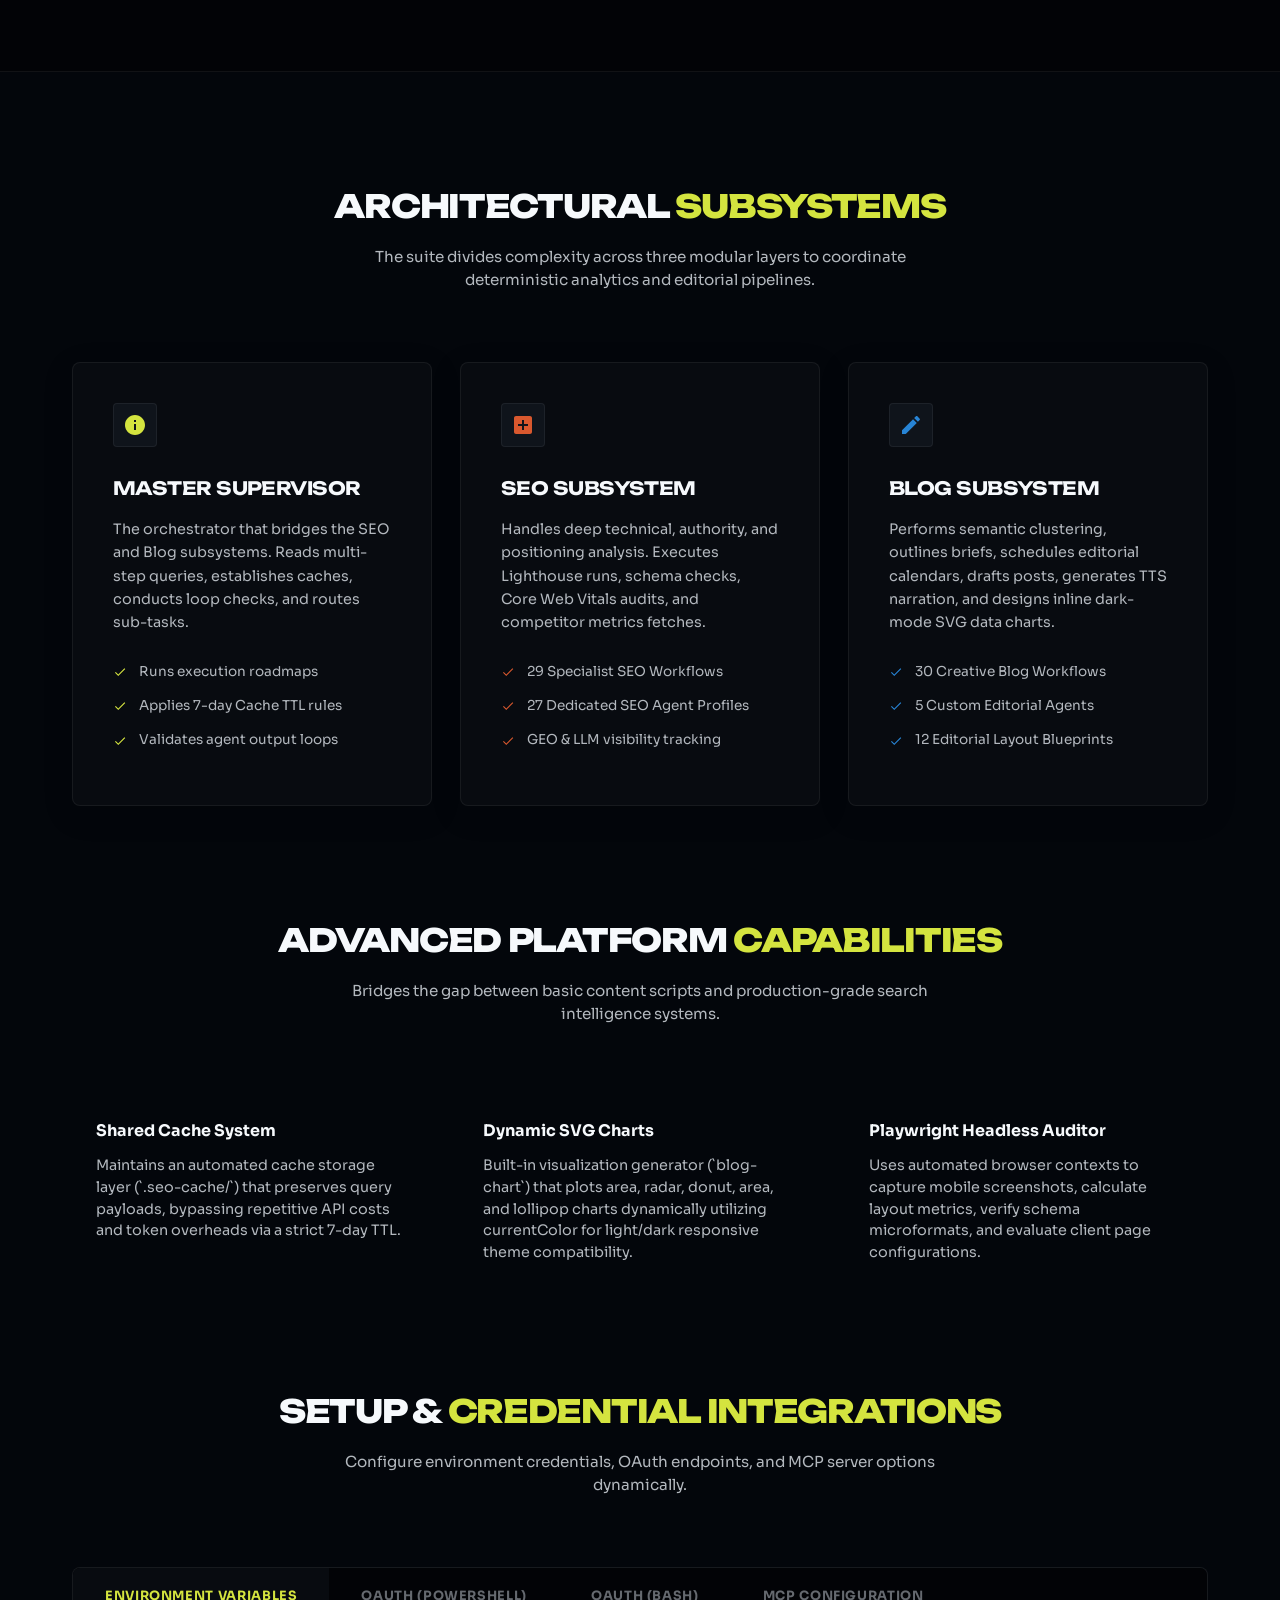
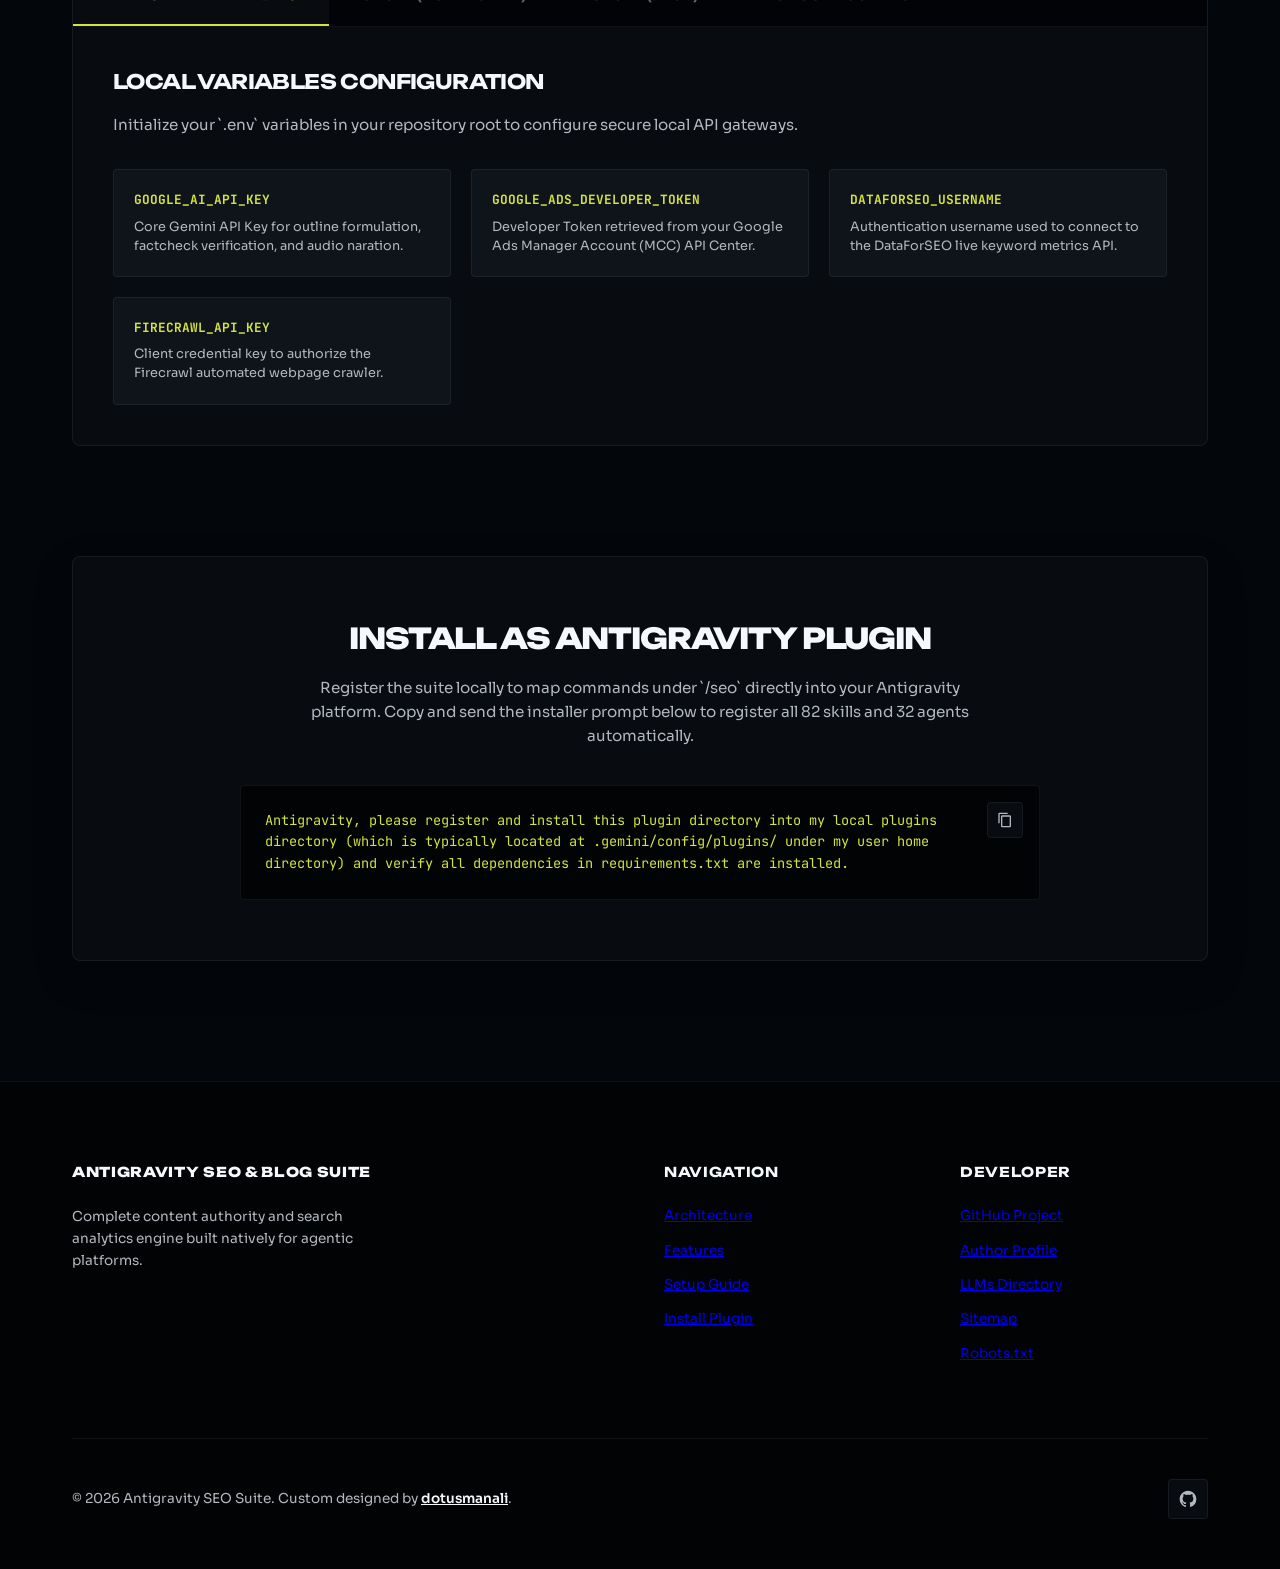
==== commit e9079217: "design: complete styling overhaul to replace generic templates with custom industrial Volt theme" ====
--- a/website/index.html
+++ b/website/index.html
@@ -20,10 +20,6 @@
 </head>
 <body>
 
-  <!-- Background Orbs -->
-  <div class="glow-orb cyan"></div>
-  <div class="glow-orb purple"></div>
-
   <!-- Header Navigation -->
   <header>
     <div class="container nav-wrapper">
@@ -47,8 +43,7 @@
 
   <!-- Hero Section -->
   <section class="hero container">
-    <div class="hero-badge">Active AI Agent Suite</div>
-    <h2>Complete SEO & Content Authority<br><span class="glow-gradient">Operating System</span></h2>
+    <h2>Complete SEO & Content Authority<br><mark>Operating System</mark></h2>
     <p class="hero-description">
       An enterprise-grade, state-of-the-art SEO audit and automated blog creation suite. Bridges deep-dive search intelligence (via local Python runners and official MCP APIs) with automated editorial workflows.
     </p>
--- a/website/style.css
+++ b/website/style.css
@@ -1,37 +1,37 @@
 /* ==============================================================================
-   Antigravity SEO & Blog Suite - Premium Showcase Stylesheet
+   Antigravity SEO & Blog Suite - Industrial Showcase Stylesheet
    ============================================================================== */
 
-@import url('https://fonts.googleapis.com/css2?family=Outfit:wght@300;400;500;600;700;800&family=JetBrains+Mono:wght@400;500;700&display=swap');
+@import url('https://fonts.googleapis.com/css2?family=Unbounded:wght@400;600;800;900&family=Sora:wght@300;400;500;600;700&family=JetBrains+Mono:wght@400;500;700&display=swap');
 
 :root {
-  --bg-primary: #050814;
-  --bg-secondary: #0d1226;
-  --bg-tertiary: #161c36;
+  /* Color Strategy: Restrained, High-Contrast Industrial (Volt & Charcoal) */
+  --bg-primary: oklch(12% 0.015 255);       /* Deep coal charcoal */
+  --bg-secondary: oklch(15% 0.012 255);     /* Matte black panel */
+  --bg-tertiary: oklch(19% 0.015 255);      /* Muted gray panel */
   
-  --accent-cyan: #00d7e6;
-  --accent-cyan-glow: rgba(0, 215, 230, 0.35);
-  --accent-purple: #a78bfa;
-  --accent-purple-glow: rgba(167, 139, 250, 0.35);
-  --accent-orange: #f97316;
-  --accent-orange-glow: rgba(249, 115, 22, 0.35);
-  --accent-green: #22c55e;
-  --accent-green-glow: rgba(34, 197, 94, 0.25);
+  --accent-volt: oklch(88% 0.18 115);       /* High-contrast Volt Lime */
+  --accent-volt-glow: oklch(88% 0.18 115 / 15%);
+  --accent-rust: oklch(62% 0.17 38);        /* Saturated structural Rust */
+  --accent-rust-glow: oklch(62% 0.17 38 / 15%);
+  --accent-blue: oklch(60% 0.15 250);       /* Muted technical blue */
   
-  --text-primary: #f5fbff;
-  --text-secondary: #94a3b8;
-  --text-muted: #64748b;
+  --text-primary: oklch(98% 0.005 255);     /* Crisp slate ice-white */
+  --text-secondary: oklch(78% 0.01 255);    /* Low-contrast readable body */
+  --text-muted: oklch(52% 0.01 255);        /* Structural subtext */
   
-  --border-glow: rgba(255, 255, 255, 0.08);
-  --glass-bg: rgba(13, 18, 38, 0.55);
+  --border-default: oklch(100% 0 0 / 6%);   /* Precision structural gridline */
+  --border-active: oklch(88% 0.18 115 / 35%);
   
-  --font-sans: 'Outfit', sans-serif;
+  --font-display: 'Unbounded', sans-serif;
+  --font-sans: 'Sora', sans-serif;
   --font-mono: 'JetBrains Mono', monospace;
   
-  --transition: all 0.3s cubic-bezier(0.4, 0, 0.2, 1);
-}
-
-/* Base resets & scrollbar */
+  --transition-fast: 120ms cubic-bezier(0.16, 1, 0.3, 1);
+  --transition-slow: 380ms cubic-bezier(0.16, 1, 0.3, 1);
+}
+
+/* Base resets & layout */
 * {
   box-sizing: border-box;
   margin: 0;
@@ -44,334 +44,252 @@
   color: var(--text-primary);
   font-family: var(--font-sans);
   overflow-x: hidden;
-}
-
+  line-height: 1.5;
+}
+
+/* Custom Scrollbar */
 ::-webkit-scrollbar {
-  width: 8px;
+  width: 6px;
+  height: 6px;
 }
 ::-webkit-scrollbar-track {
   background: var(--bg-primary);
 }
 ::-webkit-scrollbar-thumb {
   background: var(--bg-tertiary);
-  border-radius: 4px;
-  border: 1px solid rgba(255, 255, 255, 0.05);
+  border-radius: 3px;
 }
 ::-webkit-scrollbar-thumb:hover {
-  background: var(--accent-cyan);
-}
-
-/* Background Gradients & Glow Effects */
-body {
-  position: relative;
-  min-height: 100vh;
-  background-image: 
-    radial-gradient(circle at 10% 20%, rgba(0, 215, 230, 0.05) 0%, transparent 40%),
-    radial-gradient(circle at 90% 80%, rgba(167, 139, 250, 0.06) 0%, transparent 45%);
-}
-
-.glow-orb {
-  position: absolute;
-  width: 400px;
-  height: 400px;
-  border-radius: 50%;
-  filter: blur(120px);
-  pointer-events: none;
-  z-index: 0;
-  opacity: 0.5;
-  animation: orb-float 20s infinite alternate;
-}
-
-.glow-orb.cyan {
-  top: -100px;
-  left: 20%;
-  background: var(--accent-cyan-glow);
-}
-
-.glow-orb.purple {
-  bottom: 10%;
-  right: 15%;
-  background: var(--accent-purple-glow);
-}
-
-/* Typography elements */
-h1, h2, h3, h4, h5, h6 {
-  font-weight: 700;
-  letter-spacing: -0.02em;
-  line-height: 1.1;
-}
-
-a {
-  color: inherit;
-  text-decoration: none;
-}
-
-/* Container */
+  background: var(--accent-volt);
+}
+
 .container {
-  max-width: 1280px;
+  max-width: 1200px;
   margin: 0 auto;
-  padding: 0 24px;
-}
-
-/* Navigation Header */
+  padding: 0 32px;
+}
+
+/* Header & Navigation */
 header {
   position: sticky;
   top: 0;
   z-index: 100;
-  backdrop-filter: blur(12px);
-  border-bottom: 1px solid var(--border-glow);
-  background: rgba(5, 8, 20, 0.7);
-  transition: var(--transition);
+  border-bottom: 1px solid var(--border-default);
+  background: oklch(12% 0.015 255 / 85%);
+  backdrop-filter: blur(16px);
+  transition: var(--transition-fast);
 }
 
 .nav-wrapper {
   display: flex;
   justify-content: space-between;
   align-items: center;
-  height: 80px;
+  height: 90px;
 }
 
 .logo-wrapper {
   display: flex;
   align-items: center;
-  gap: 12px;
+  gap: 14px;
+  font-family: var(--font-display);
   font-weight: 800;
-  font-size: 1.5rem;
-  letter-spacing: -0.03em;
-  background: linear-gradient(135deg, var(--text-primary) 30%, var(--accent-cyan));
-  -webkit-background-clip: text;
-  -webkit-text-fill-color: transparent;
+  font-size: 1.15rem;
+  letter-spacing: -0.05em;
+  color: var(--text-primary);
 }
 
 .logo-icon {
-  width: 32px;
-  height: 32px;
-  background: linear-gradient(135deg, var(--accent-cyan), var(--accent-purple));
-  border-radius: 8px;
-  box-shadow: 0 0 15px var(--accent-cyan-glow);
+  width: 36px;
+  height: 36px;
+  background: var(--accent-volt);
+  border-radius: 4px;
   display: flex;
   align-items: center;
   justify-content: center;
+  color: var(--bg-primary);
+  box-shadow: 0 4px 20px var(--accent-volt-glow);
 }
 
 .logo-icon svg {
-  width: 18px;
-  height: 18px;
-  fill: var(--bg-primary);
+  width: 20px;
+  height: 20px;
+  fill: currentColor;
 }
 
 .nav-links {
   display: flex;
-  gap: 32px;
+  gap: 36px;
   list-style: none;
   font-weight: 500;
-  font-size: 0.95rem;
+  font-size: 0.85rem;
+  text-transform: uppercase;
+  letter-spacing: 0.05em;
 }
 
 .nav-links a {
-  position: relative;
-  color: var(--text-secondary);
-  transition: var(--transition);
-  padding: 8px 0;
-}
-
-.nav-links a::after {
-  content: '';
-  position: absolute;
-  bottom: 0;
-  left: 0;
-  width: 0;
-  height: 2px;
-  background: var(--accent-cyan);
-  transition: var(--transition);
+  color: var(--text-secondary);
+  transition: var(--transition-fast);
+  padding: 10px 0;
 }
 
 .nav-links a:hover {
-  color: var(--text-primary);
-}
-
-.nav-links a:hover::after {
-  width: 100%;
+  color: var(--accent-volt);
 }
 
 .nav-cta {
-  background: linear-gradient(135deg, rgba(255,255,255,0.08), rgba(255,255,255,0.02));
-  border: 1px solid var(--border-glow);
-  padding: 10px 20px;
-  border-radius: 30px;
+  background: var(--bg-secondary);
+  border: 1px solid var(--border-default);
+  padding: 12px 24px;
+  border-radius: 4px;
   font-weight: 600;
-  font-size: 0.9rem;
-  box-shadow: inset 0 1px 0 rgba(255,255,255,0.1);
-  transition: var(--transition);
+  font-size: 0.8rem;
+  text-transform: uppercase;
+  letter-spacing: 0.05em;
+  transition: var(--transition-fast);
 }
 
 .nav-cta:hover {
-  background: var(--text-primary);
+  background: var(--accent-volt);
   color: var(--bg-primary);
-  transform: translateY(-2px);
-  box-shadow: 0 4px 15px rgba(255,255,255,0.1);
+  border-color: var(--accent-volt);
+  box-shadow: 0 4px 25px var(--accent-volt-glow);
+  transform: translateY(-1px);
 }
 
 /* Hero Section */
 .hero {
-  padding: 80px 0 60px;
-  position: relative;
-  z-index: 1;
+  padding: 100px 0 80px;
   text-align: center;
 }
 
-.hero-badge {
-  display: inline-flex;
-  align-items: center;
-  gap: 8px;
-  background: rgba(0, 215, 230, 0.08);
-  border: 1px solid rgba(0, 215, 230, 0.2);
-  color: var(--accent-cyan);
-  padding: 6px 16px;
-  border-radius: 30px;
-  font-weight: 600;
-  font-size: 0.85rem;
+/* Custom visual layout - no eyebrows, clean visual structure */
+.hero h2 {
+  font-family: var(--font-display);
+  font-size: clamp(2rem, 5vw, 3.8rem);
+  font-weight: 900;
+  letter-spacing: -0.05em;
   margin-bottom: 28px;
-  text-transform: uppercase;
-  letter-spacing: 0.05em;
-  box-shadow: 0 0 15px rgba(0, 215, 230, 0.05);
-}
-
-.hero-badge::before {
-  content: '';
-  display: block;
-  width: 6px;
-  height: 6px;
-  border-radius: 50%;
-  background-color: var(--accent-cyan);
-  box-shadow: 0 0 8px var(--accent-cyan);
-  animation: pulse-glow 1.5s infinite alternate;
-}
-
-.hero h2 {
-  font-size: clamp(2.5rem, 6vw, 4.5rem);
-  font-weight: 800;
-  letter-spacing: -0.04em;
-  margin-bottom: 24px;
-  line-height: 1.05;
-}
-
-.hero h2 span.glow-gradient {
-  background: linear-gradient(135deg, var(--accent-cyan), var(--accent-purple) 70%, var(--accent-orange));
-  -webkit-background-clip: text;
-  -webkit-text-fill-color: transparent;
+  line-height: 1.1;
+  color: var(--text-primary);
+  text-transform: uppercase;
+}
+
+.hero h2 mark {
+  background: transparent;
+  color: var(--accent-volt);
 }
 
 .hero-description {
-  max-width: 780px;
-  margin: 0 auto 40px;
-  font-size: clamp(1.05rem, 2vw, 1.25rem);
-  color: var(--text-secondary);
-  line-height: 1.6;
+  max-width: 720px;
+  margin: 0 auto 48px;
+  font-size: clamp(1rem, 1.8vw, 1.15rem);
+  color: var(--text-secondary);
+  line-height: 1.7;
+  font-weight: 400;
 }
 
 .hero-actions {
   display: flex;
   justify-content: center;
   gap: 16px;
-  margin-bottom: 60px;
+  margin-bottom: 70px;
   flex-wrap: wrap;
 }
 
 .btn {
-  padding: 14px 28px;
-  border-radius: 30px;
-  font-weight: 600;
-  font-size: 1rem;
+  padding: 16px 32px;
+  border-radius: 4px;
+  font-family: var(--font-sans);
+  font-weight: 700;
+  font-size: 0.85rem;
+  text-transform: uppercase;
+  letter-spacing: 0.06em;
   display: inline-flex;
   align-items: center;
-  gap: 10px;
+  gap: 12px;
   cursor: pointer;
-  transition: var(--transition);
+  transition: var(--transition-fast);
+  border: 1px solid transparent;
 }
 
 .btn.primary {
-  background: linear-gradient(135deg, var(--accent-cyan), var(--accent-purple));
+  background: var(--accent-volt);
   color: var(--bg-primary);
-  font-weight: 700;
-  box-shadow: 0 4px 20px var(--accent-cyan-glow);
+  box-shadow: 0 4px 30px var(--accent-volt-glow);
 }
 
 .btn.primary:hover {
-  transform: translateY(-2px);
-  box-shadow: 0 6px 25px rgba(0, 215, 230, 0.5);
+  transform: translateY(-1px);
+  box-shadow: 0 6px 35px var(--accent-volt-glow);
 }
 
 .btn.secondary {
-  background: var(--glass-bg);
-  border: 1px solid var(--border-glow);
+  background: var(--bg-secondary);
+  border-color: var(--border-default);
   color: var(--text-primary);
 }
 
 .btn.secondary:hover {
-  background: rgba(255, 255, 255, 0.05);
-  border-color: rgba(255, 255, 255, 0.2);
-  transform: translateY(-2px);
-}
-
-/* Interactive Terminal Section */
+  background: var(--bg-tertiary);
+  border-color: var(--text-muted);
+}
+
+/* Interactive Command Terminal Simulator */
 .terminal-section {
-  margin-bottom: 100px;
+  margin-bottom: 110px;
 }
 
 .terminal-card {
-  background: rgba(7, 10, 22, 0.8);
-  border: 1px solid var(--border-glow);
-  border-radius: 16px;
+  background: var(--bg-secondary);
+  border: 1px solid var(--border-default);
+  border-radius: 8px;
   overflow: hidden;
-  box-shadow: 0 20px 50px rgba(0, 0, 0, 0.5), inset 0 1px 0 rgba(255, 255, 255, 0.05);
-  backdrop-filter: blur(10px);
+  box-shadow: 0 30px 70px rgba(0, 0, 0, 0.4);
 }
 
 .terminal-header {
-  background: #090c1b;
-  padding: 14px 24px;
+  background: oklch(9% 0.012 255);
+  padding: 16px 24px;
   display: flex;
   justify-content: space-between;
   align-items: center;
-  border-bottom: 1px solid var(--border-glow);
+  border-bottom: 1px solid var(--border-default);
 }
 
 .terminal-controls {
   display: flex;
-  gap: 8px;
+  gap: 6px;
 }
 
 .control-dot {
-  width: 12px;
-  height: 12px;
+  width: 10px;
+  height: 10px;
   border-radius: 50%;
-}
-
-.control-dot.red { background: #ef4444; }
-.control-dot.yellow { background: #f59e0b; }
-.control-dot.green { background: #10b981; }
+  background: var(--border-default);
+}
 
 .terminal-title {
   font-family: var(--font-mono);
-  font-size: 0.85rem;
+  font-size: 0.75rem;
   color: var(--text-muted);
+  text-transform: uppercase;
+  letter-spacing: 0.08em;
 }
 
 .terminal-body {
-  padding: 24px;
-  height: 400px;
+  padding: 28px;
+  height: 420px;
   overflow-y: auto;
   font-family: var(--font-mono);
-  font-size: 0.9rem;
-  line-height: 1.6;
+  font-size: 0.85rem;
+  line-height: 1.7;
   color: var(--text-primary);
   text-align: left;
 }
 
 .prompt-line {
-  color: var(--accent-cyan);
-  margin-bottom: 8px;
+  color: var(--accent-volt);
+  margin-bottom: 12px;
 }
 
 .prompt-line::before {
@@ -381,258 +299,263 @@
 
 .output-line {
   color: var(--text-secondary);
-  margin-bottom: 16px;
+  margin-bottom: 18px;
   white-space: pre-wrap;
 }
 
 .output-line.success {
-  color: var(--accent-green);
+  color: var(--accent-volt);
 }
 
 .output-line.system {
-  color: var(--accent-purple);
+  color: var(--accent-rust);
 }
 
 .command-triggers {
   display: flex;
   justify-content: center;
   gap: 12px;
-  margin-top: 24px;
+  margin-top: 28px;
   flex-wrap: wrap;
 }
 
 .trigger-tag {
-  background: var(--bg-tertiary);
-  border: 1px solid var(--border-glow);
-  color: var(--text-secondary);
-  padding: 8px 16px;
-  border-radius: 8px;
+  background: var(--bg-secondary);
+  border: 1px solid var(--border-default);
+  color: var(--text-secondary);
+  padding: 10px 20px;
+  border-radius: 4px;
   cursor: pointer;
   font-family: var(--font-mono);
-  font-size: 0.85rem;
-  transition: var(--transition);
+  font-size: 0.8rem;
+  transition: var(--transition-fast);
 }
 
 .trigger-tag:hover, .trigger-tag.active {
-  border-color: var(--accent-cyan);
-  color: var(--text-primary);
-  background: rgba(0, 215, 230, 0.05);
-  box-shadow: 0 0 10px rgba(0, 215, 230, 0.1);
-}
-
-/* Stats Counter Section */
+  border-color: var(--accent-volt);
+  color: var(--text-primary);
+  background: var(--bg-tertiary);
+}
+
+/* Metrics Section (No complex grid, structured, industrial) */
 .stats {
-  padding: 60px 0;
-  border-top: 1px solid var(--border-glow);
-  border-bottom: 1px solid var(--border-glow);
-  background: rgba(13, 18, 38, 0.25);
-  margin-bottom: 100px;
+  padding: 80px 0;
+  border-top: 1px solid var(--border-default);
+  border-bottom: 1px solid var(--border-default);
+  background: oklch(10% 0.012 255);
+  margin-bottom: 110px;
 }
 
 .stats-grid {
   display: grid;
   grid-template-columns: repeat(auto-fit, minmax(220px, 1fr));
-  gap: 40px;
-  text-align: center;
+  gap: 48px;
+}
+
+.stat-item {
+  border-left: 2px solid var(--border-default);
+  padding-left: 24px;
+  text-align: left;
+}
+
+.stat-item:hover {
+  border-left-color: var(--accent-volt);
 }
 
 .stat-item h3 {
-  font-size: 3.5rem;
+  font-family: var(--font-display);
+  font-size: 2.8rem;
   font-weight: 800;
   color: var(--text-primary);
-  background: linear-gradient(135deg, var(--text-primary), var(--accent-cyan));
-  -webkit-background-clip: text;
-  -webkit-text-fill-color: transparent;
   margin-bottom: 8px;
 }
 
 .stat-item p {
-  color: var(--text-secondary);
+  color: var(--text-muted);
   font-weight: 600;
-  font-size: 0.95rem;
-  text-transform: uppercase;
-  letter-spacing: 0.1em;
-}
-
-/* Architectural Subsystems Section */
+  font-size: 0.8rem;
+  text-transform: uppercase;
+  letter-spacing: 0.08em;
+}
+
+/* Subsystems & Cards (Clean, solid design, no slop glassmorphism) */
 .section-title {
   text-align: center;
-  margin-bottom: 60px;
+  margin-bottom: 70px;
 }
 
 .section-title h2 {
-  font-size: 2.25rem;
+  font-family: var(--font-display);
+  font-size: 2rem;
+  font-weight: 800;
+  text-transform: uppercase;
+  letter-spacing: -0.04em;
   margin-bottom: 16px;
 }
 
 .section-title h2 span {
-  background: linear-gradient(135deg, var(--accent-cyan), var(--accent-purple));
-  -webkit-background-clip: text;
-  -webkit-text-fill-color: transparent;
+  color: var(--accent-volt);
 }
 
 .section-title p {
   color: var(--text-secondary);
   max-width: 600px;
   margin: 0 auto;
-}
-
+  font-size: 0.95rem;
+}
+
+/* Asymmetrical & high-character grid layouts */
 .grid-3 {
   display: grid;
   grid-template-columns: repeat(auto-fit, minmax(320px, 1fr));
-  gap: 32px;
-  margin-bottom: 100px;
+  gap: 28px;
+  margin-bottom: 110px;
 }
 
 .glass-card {
-  background: var(--glass-bg);
-  border: 1px solid var(--border-glow);
-  border-radius: 16px;
-  padding: 32px;
-  backdrop-filter: blur(10px);
-  transition: var(--transition);
+  background: var(--bg-secondary);
+  border: 1px solid var(--border-default);
+  border-radius: 8px;
+  padding: 40px;
+  transition: var(--transition-slow);
   position: relative;
+  display: flex;
+  flex-direction: column;
+  box-shadow: 0 8px 30px rgba(0, 0, 0, 0.15);
+}
+
+.glass-card:hover {
+  transform: translateY(-4px);
+  border-color: var(--border-active);
+}
+
+.card-icon {
+  width: 44px;
+  height: 44px;
+  border-radius: 4px;
+  display: flex;
+  align-items: center;
+  justify-content: center;
+  margin-bottom: 28px;
+  background: var(--bg-tertiary);
+  border: 1px solid var(--border-default);
+  color: var(--accent-volt);
+}
+
+.glass-card.purple .card-icon { color: var(--accent-rust); }
+.glass-card.orange .card-icon { color: var(--accent-blue); }
+
+.glass-card h3 {
+  font-family: var(--font-display);
+  font-size: 1.15rem;
+  font-weight: 700;
+  text-transform: uppercase;
+  letter-spacing: -0.03em;
+  margin-bottom: 16px;
+  color: var(--text-primary);
+}
+
+.glass-card p {
+  color: var(--text-secondary);
+  font-size: 0.9rem;
+  line-height: 1.6;
+  margin-bottom: 28px;
+}
+
+.card-bullets {
+  list-style: none;
+  margin-top: auto;
+}
+
+.card-bullets li {
+  font-size: 0.85rem;
+  color: var(--text-secondary);
+  margin-bottom: 14px;
+  display: flex;
+  align-items: center;
+  gap: 12px;
+}
+
+.card-bullets li svg {
+  width: 14px;
+  height: 14px;
+  fill: var(--accent-volt);
+}
+
+.glass-card.purple .card-bullets li svg { fill: var(--accent-rust); }
+.glass-card.orange .card-bullets li svg { fill: var(--accent-blue); }
+
+/* Setup & Credentials Tabs */
+.setup-section {
+  margin-bottom: 110px;
+}
+
+.tabs-wrapper {
+  background: var(--bg-secondary);
+  border: 1px solid var(--border-default);
+  border-radius: 8px;
   overflow: hidden;
-  box-shadow: 0 10px 30px rgba(0, 0, 0, 0.2);
-}
-
-.glass-card::before {
-  content: '';
-  position: absolute;
-  top: 0;
-  left: 0;
-  width: 100%;
-  height: 4px;
-  background: linear-gradient(90deg, transparent, var(--accent-cyan), transparent);
-  transform: translateX(-100%);
-  transition: all 0.6s ease;
-}
-
-.glass-card:hover {
-  transform: translateY(-5px);
-  border-color: rgba(0, 215, 230, 0.25);
-  box-shadow: 0 15px 40px rgba(0, 215, 230, 0.08);
-}
-
-.glass-card:hover::before {
-  transform: translateX(100%);
-}
-
-.card-icon {
-  width: 48px;
-  height: 48px;
-  border-radius: 12px;
-  display: flex;
-  align-items: center;
-  justify-content: center;
-  margin-bottom: 24px;
-  background: rgba(255,255,255,0.03);
-  border: 1px solid var(--border-glow);
-  color: var(--accent-cyan);
-}
-
-.glass-card.purple .card-icon { color: var(--accent-purple); }
-.glass-card.orange .card-icon { color: var(--accent-orange); }
-
-.glass-card h3 {
-  font-size: 1.35rem;
+}
+
+.tabs-header {
+  display: flex;
+  background: oklch(10% 0.012 255);
+  border-bottom: 1px solid var(--border-default);
+  overflow-x: auto;
+}
+
+.tab-btn {
+  padding: 20px 32px;
+  background: transparent;
+  border: none;
+  color: var(--text-muted);
+  font-family: var(--font-sans);
+  font-weight: 700;
+  font-size: 0.8rem;
+  text-transform: uppercase;
+  letter-spacing: 0.05em;
+  cursor: pointer;
+  transition: var(--transition-fast);
+  border-bottom: 2px solid transparent;
+  white-space: nowrap;
+}
+
+.tab-btn:hover {
+  color: var(--text-primary);
+}
+
+.tab-btn.active {
+  color: var(--accent-volt);
+  border-bottom-color: var(--accent-volt);
+  background: var(--bg-secondary);
+}
+
+.tab-content {
+  padding: 40px;
+  display: none;
+  text-align: left;
+}
+
+.tab-content.active {
+  display: block;
+}
+
+.tab-content h3 {
+  font-family: var(--font-display);
+  font-size: 1.25rem;
+  text-transform: uppercase;
+  letter-spacing: -0.03em;
   margin-bottom: 16px;
 }
 
-.glass-card p {
-  color: var(--text-secondary);
+.tab-content p.tab-desc {
+  color: var(--text-secondary);
+  margin-bottom: 32px;
   font-size: 0.95rem;
   line-height: 1.6;
-  margin-bottom: 24px;
-}
-
-.card-bullets {
-  list-style: none;
-}
-
-.card-bullets li {
-  font-size: 0.9rem;
-  color: var(--text-secondary);
-  margin-bottom: 12px;
-  display: flex;
-  align-items: center;
-  gap: 10px;
-}
-
-.card-bullets li svg {
-  width: 16px;
-  height: 16px;
-  fill: var(--accent-cyan);
-}
-
-.glass-card.purple .card-bullets li svg { fill: var(--accent-purple); }
-.glass-card.orange .card-bullets li svg { fill: var(--accent-orange); }
-
-/* Integration & Setup (Tabs configuration) */
-.setup-section {
-  margin-bottom: 100px;
-}
-
-.tabs-wrapper {
-  background: var(--glass-bg);
-  border: 1px solid var(--border-glow);
-  border-radius: 16px;
-  overflow: hidden;
-  backdrop-filter: blur(10px);
-}
-
-.tabs-header {
-  display: flex;
-  background: rgba(7, 10, 22, 0.5);
-  border-bottom: 1px solid var(--border-glow);
-}
-
-.tab-btn {
-  padding: 18px 28px;
-  background: transparent;
-  border: none;
-  color: var(--text-secondary);
-  font-family: var(--font-sans);
-  font-weight: 600;
-  font-size: 1rem;
-  cursor: pointer;
-  transition: var(--transition);
-  border-bottom: 2px solid transparent;
-}
-
-.tab-btn:hover {
-  color: var(--text-primary);
-  background: rgba(255, 255, 255, 0.02);
-}
-
-.tab-btn.active {
-  color: var(--accent-cyan);
-  border-bottom-color: var(--accent-cyan);
-  background: rgba(0, 215, 230, 0.03);
-}
-
-.tab-content {
-  padding: 32px;
-  display: none;
-  text-align: left;
-}
-
-.tab-content.active {
-  display: block;
-}
-
-.tab-content h3 {
-  font-size: 1.5rem;
-  margin-bottom: 12px;
-}
-
-.tab-content p.tab-desc {
-  color: var(--text-secondary);
-  margin-bottom: 28px;
-  line-height: 1.6;
-}
-
-/* Env Grid and Code Blocks */
+}
+
+/* Env variables grid */
 .env-grid {
   display: grid;
   grid-template-columns: repeat(auto-fit, minmax(280px, 1fr));
@@ -640,140 +563,140 @@
 }
 
 .env-item {
-  background: rgba(255, 255, 255, 0.02);
-  border: 1px solid var(--border-glow);
-  padding: 16px;
-  border-radius: 10px;
-  transition: var(--transition);
-}
-
-.env-item:hover {
-  border-color: rgba(255, 255, 255, 0.15);
+  background: var(--bg-tertiary);
+  border: 1px solid var(--border-default);
+  padding: 20px;
+  border-radius: 4px;
 }
 
 .env-name {
   font-family: var(--font-mono);
-  font-size: 0.85rem;
-  color: var(--accent-cyan);
+  font-size: 0.8rem;
+  color: var(--accent-volt);
   font-weight: 700;
-  margin-bottom: 6px;
+  margin-bottom: 8px;
 }
 
 .env-desc {
-  font-size: 0.85rem;
-  color: var(--text-secondary);
-  line-height: 1.4;
+  font-size: 0.8rem;
+  color: var(--text-secondary);
+  line-height: 1.5;
 }
 
 .code-container {
   position: relative;
-  background: #070a16;
-  border: 1px solid var(--border-glow);
-  border-radius: 10px;
-  padding: 20px;
+  background: oklch(9% 0.012 255);
+  border: 1px solid var(--border-default);
+  border-radius: 4px;
+  padding: 24px;
   overflow-x: auto;
 }
 
 .code-container pre {
   font-family: var(--font-mono);
-  font-size: 0.85rem;
-  color: var(--text-primary);
-  line-height: 1.5;
+  font-size: 0.8rem;
+  color: var(--text-primary);
+  line-height: 1.6;
 }
 
 .copy-btn {
   position: absolute;
-  top: 12px;
-  right: 12px;
-  background: rgba(255, 255, 255, 0.05);
-  border: 1px solid var(--border-glow);
-  color: var(--text-secondary);
-  width: 32px;
-  height: 32px;
-  border-radius: 6px;
+  top: 16px;
+  right: 16px;
+  background: var(--bg-secondary);
+  border: 1px solid var(--border-default);
+  color: var(--text-secondary);
+  width: 36px;
+  height: 36px;
+  border-radius: 4px;
   display: flex;
   align-items: center;
   justify-content: center;
   cursor: pointer;
-  transition: var(--transition);
+  transition: var(--transition-fast);
 }
 
 .copy-btn:hover {
-  background: var(--text-primary);
+  background: var(--accent-volt);
   color: var(--bg-primary);
-}
-
-/* Plugin Install Banner (CTA) */
+  border-color: var(--accent-volt);
+}
+
+/* Installation Prompt Banner */
 .plugin-banner {
-  background: radial-gradient(circle at top right, rgba(0, 215, 230, 0.12), transparent 50%), var(--glass-bg);
-  border: 1px solid rgba(0, 215, 230, 0.25);
-  border-radius: 20px;
-  padding: 48px;
-  margin-bottom: 100px;
-  box-shadow: 0 20px 40px rgba(0, 0, 0, 0.3), 0 0 30px rgba(0, 215, 230, 0.05);
-  backdrop-filter: blur(10px);
+  background: var(--bg-secondary);
+  border: 1px solid var(--border-default);
+  border-radius: 8px;
+  padding: 60px 40px;
+  margin-bottom: 110px;
   text-align: center;
-  position: relative;
+  box-shadow: 0 15px 40px rgba(0, 0, 0, 0.2);
 }
 
 .plugin-banner h2 {
-  font-size: 2rem;
+  font-family: var(--font-display);
+  font-size: 1.8rem;
+  font-weight: 800;
+  text-transform: uppercase;
+  letter-spacing: -0.04em;
   margin-bottom: 16px;
 }
 
 .plugin-banner p {
   color: var(--text-secondary);
-  max-width: 680px;
-  margin: 0 auto 32px;
+  max-width: 660px;
+  margin: 0 auto 36px;
+  font-size: 0.95rem;
   line-height: 1.6;
 }
 
 .prompt-card {
-  background: #070a16;
-  border: 1px solid var(--border-glow);
-  border-radius: 12px;
+  background: oklch(9% 0.012 255);
+  border: 1px solid var(--border-default);
+  border-radius: 4px;
   padding: 24px;
-  max-width: 780px;
+  max-width: 800px;
   margin: 0 auto;
   position: relative;
   text-align: left;
   display: flex;
   align-items: center;
-  gap: 16px;
+  gap: 20px;
 }
 
 .prompt-text {
   font-family: var(--font-mono);
-  font-size: 0.9rem;
-  color: var(--accent-cyan);
-  line-height: 1.5;
+  font-size: 0.85rem;
+  color: var(--accent-volt);
+  line-height: 1.6;
   user-select: all;
   flex-grow: 1;
-  padding-right: 40px;
+  padding-right: 48px;
 }
 
 /* Footer Section */
 footer {
-  border-top: 1px solid var(--border-glow);
-  background: rgba(5, 8, 20, 0.9);
-  padding: 60px 0 40px;
-  color: var(--text-secondary);
-  font-size: 0.9rem;
+  border-top: 1px solid var(--border-default);
+  background: oklch(9% 0.012 255);
+  padding: 80px 0 50px;
+  color: var(--text-secondary);
+  font-size: 0.85rem;
 }
 
 .footer-grid {
   display: grid;
   grid-template-columns: repeat(auto-fit, minmax(220px, 1fr));
-  gap: 40px;
-  margin-bottom: 40px;
+  gap: 48px;
+  margin-bottom: 60px;
 }
 
 .footer-col h4 {
-  color: var(--text-primary);
-  font-size: 0.95rem;
+  font-family: var(--font-display);
+  color: var(--text-primary);
+  font-size: 0.85rem;
   text-transform: uppercase;
   letter-spacing: 0.05em;
-  margin-bottom: 20px;
+  margin-bottom: 24px;
 }
 
 .footer-links {
@@ -781,89 +704,78 @@
 }
 
 .footer-links li {
-  margin-bottom: 12px;
+  margin-bottom: 14px;
 }
 
 .footer-links a {
-  transition: var(--transition);
+  transition: var(--transition-fast);
 }
 
 .footer-links a:hover {
-  color: var(--accent-cyan);
-  padding-left: 4px;
+  color: var(--accent-volt);
 }
 
 .footer-bottom {
-  border-top: 1px solid rgba(255, 255, 255, 0.05);
-  padding-top: 30px;
+  border-top: 1px solid var(--border-default);
+  padding-top: 40px;
   display: flex;
   justify-content: space-between;
   align-items: center;
   flex-wrap: wrap;
-  gap: 20px;
+  gap: 24px;
 }
 
 .footer-logo {
+  font-family: var(--font-display);
   font-weight: 800;
-  background: linear-gradient(135deg, var(--text-primary), var(--accent-cyan));
-  -webkit-background-clip: text;
-  -webkit-text-fill-color: transparent;
+  text-transform: uppercase;
+  font-size: 1.05rem;
+  letter-spacing: -0.04em;
+  color: var(--accent-volt);
 }
 
 .social-links {
   display: flex;
-  gap: 16px;
+  gap: 14px;
 }
 
 .social-icon {
-  width: 36px;
-  height: 36px;
-  border-radius: 50%;
-  background: rgba(255,255,255,0.03);
-  border: 1px solid var(--border-glow);
+  width: 40px;
+  height: 40px;
+  border-radius: 4px;
+  background: var(--bg-secondary);
+  border: 1px solid var(--border-default);
   display: flex;
   align-items: center;
   justify-content: center;
-  transition: var(--transition);
+  transition: var(--transition-fast);
   color: var(--text-secondary);
 }
 
 .social-icon:hover {
-  background: var(--text-primary);
+  background: var(--accent-volt);
   color: var(--bg-primary);
-  border-color: var(--text-primary);
-  transform: translateY(-2px);
-}
-
-/* Animations */
-@keyframes orb-float {
-  0% { transform: translateY(0) scale(1); }
-  100% { transform: translateY(30px) scale(1.1); }
-}
-
-@keyframes pulse-glow {
-  0% { box-shadow: 0 0 4px var(--accent-cyan); }
-  100% { box-shadow: 0 0 12px var(--accent-cyan); }
-}
-
-/* Responsiveness adjustments */
+  border-color: var(--accent-volt);
+}
+
+/* Responsiveness settings */
 @media (max-width: 768px) {
   .nav-links {
     display: none;
   }
   .nav-wrapper {
-    height: 70px;
+    height: 80px;
   }
   .hero {
-    padding: 60px 0 40px;
+    padding: 70px 0 50px;
   }
   .stats-grid {
-    gap: 24px;
+    gap: 32px;
   }
   .glass-card {
+    padding: 32px;
+  }
+  .tab-content {
     padding: 24px;
   }
-  .tab-content {
-    padding: 20px;
-  }
-}
+}
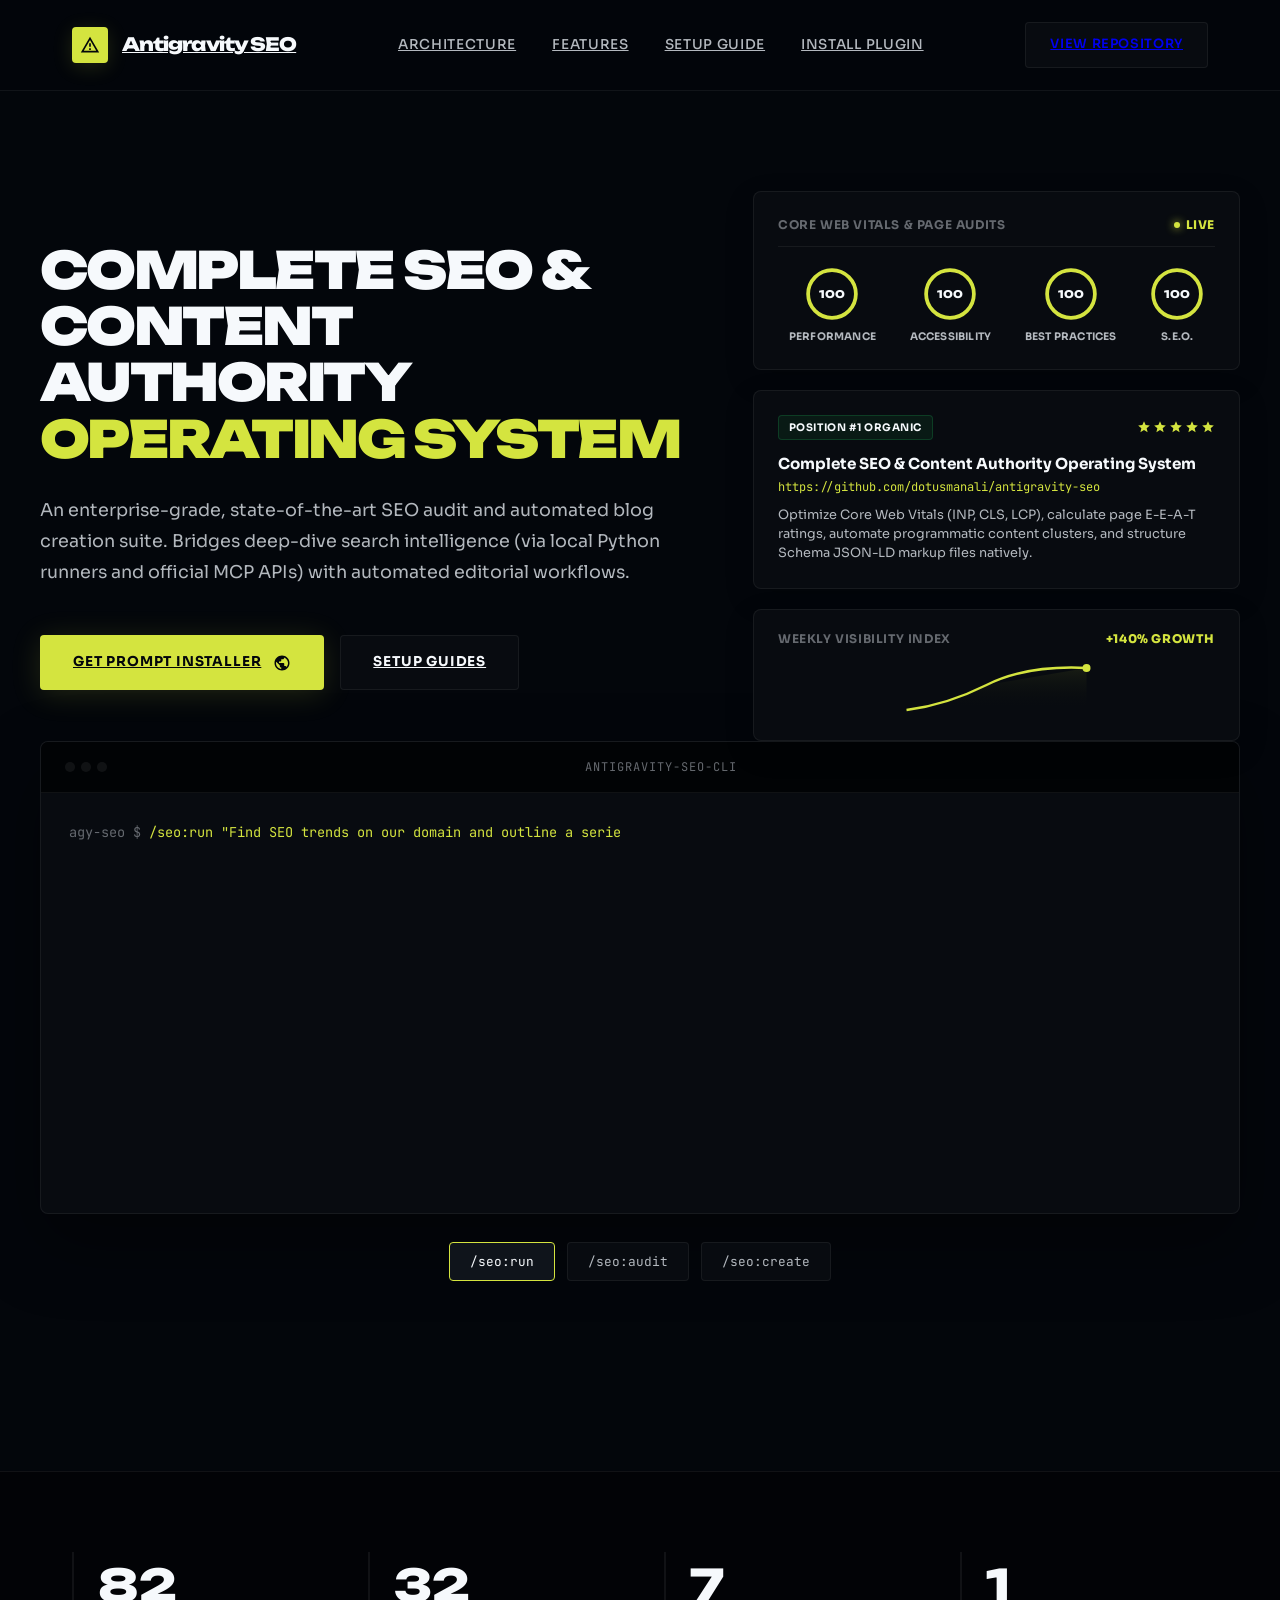
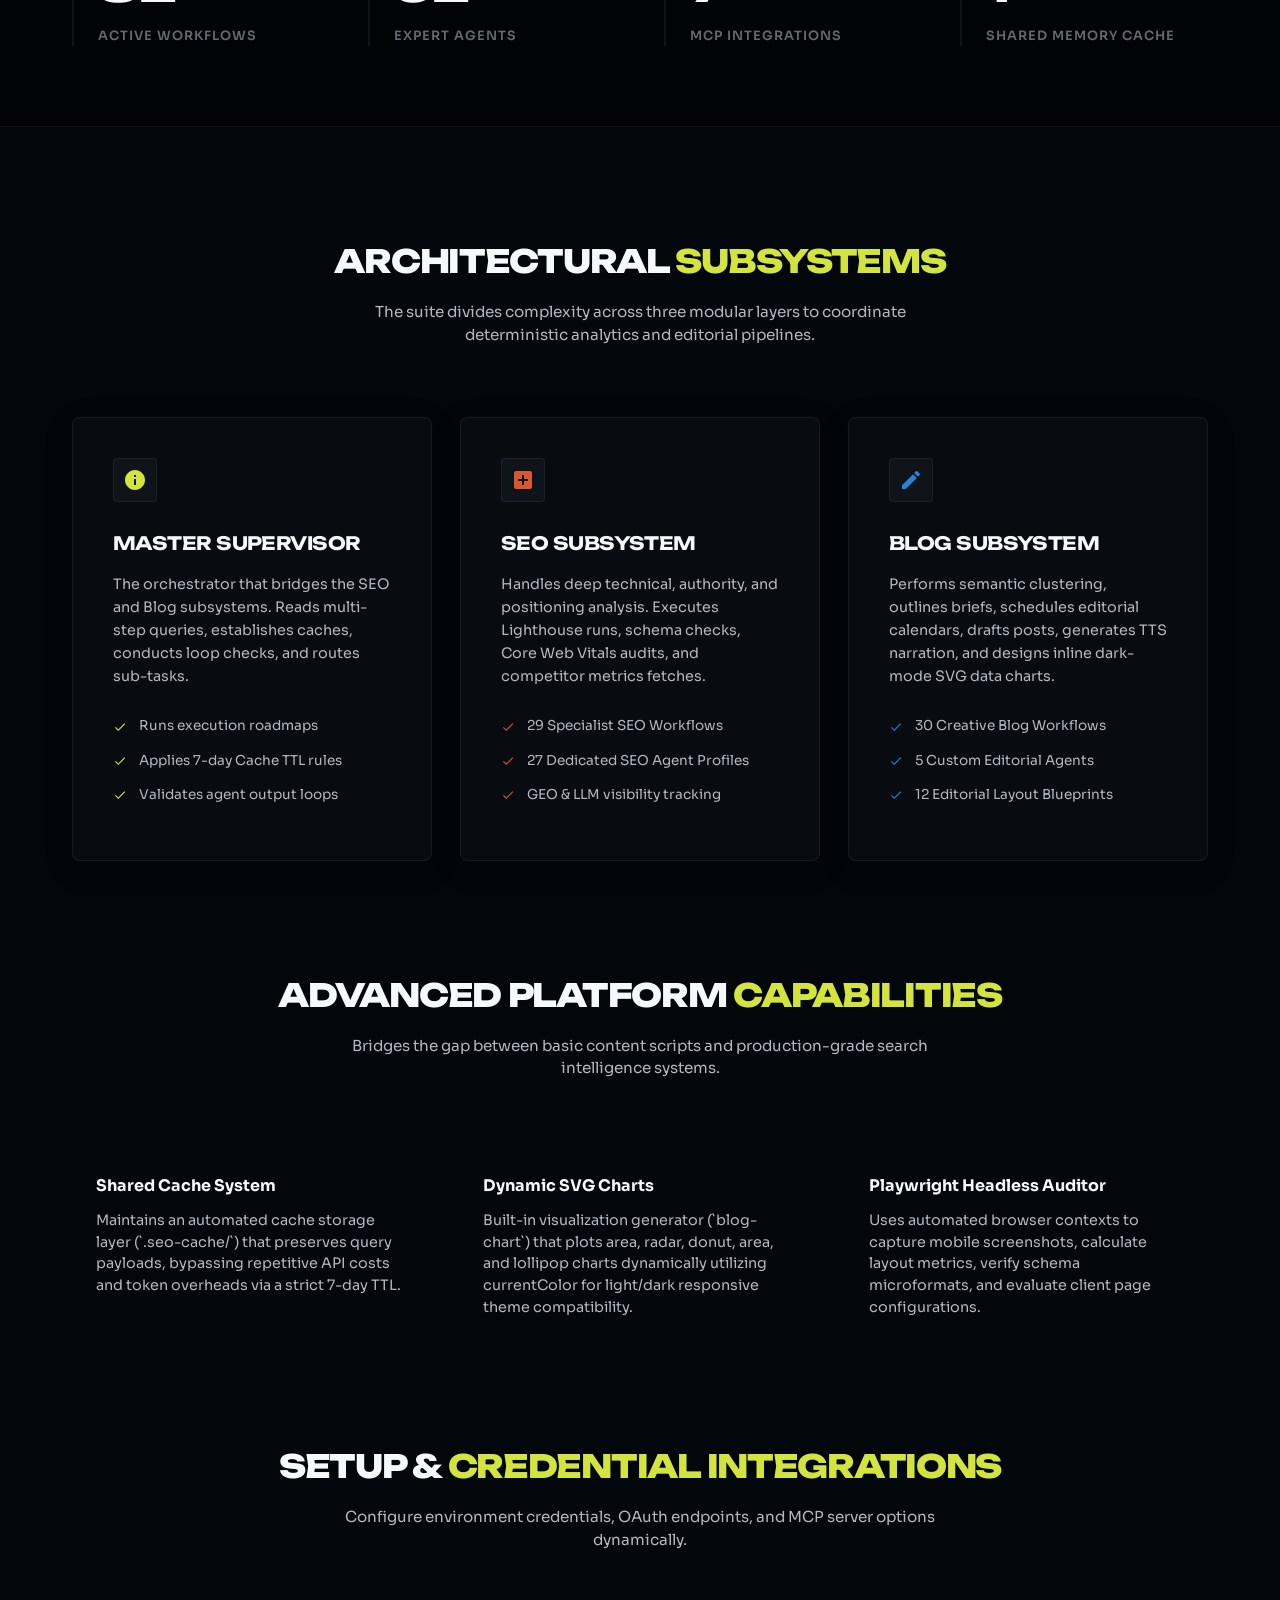
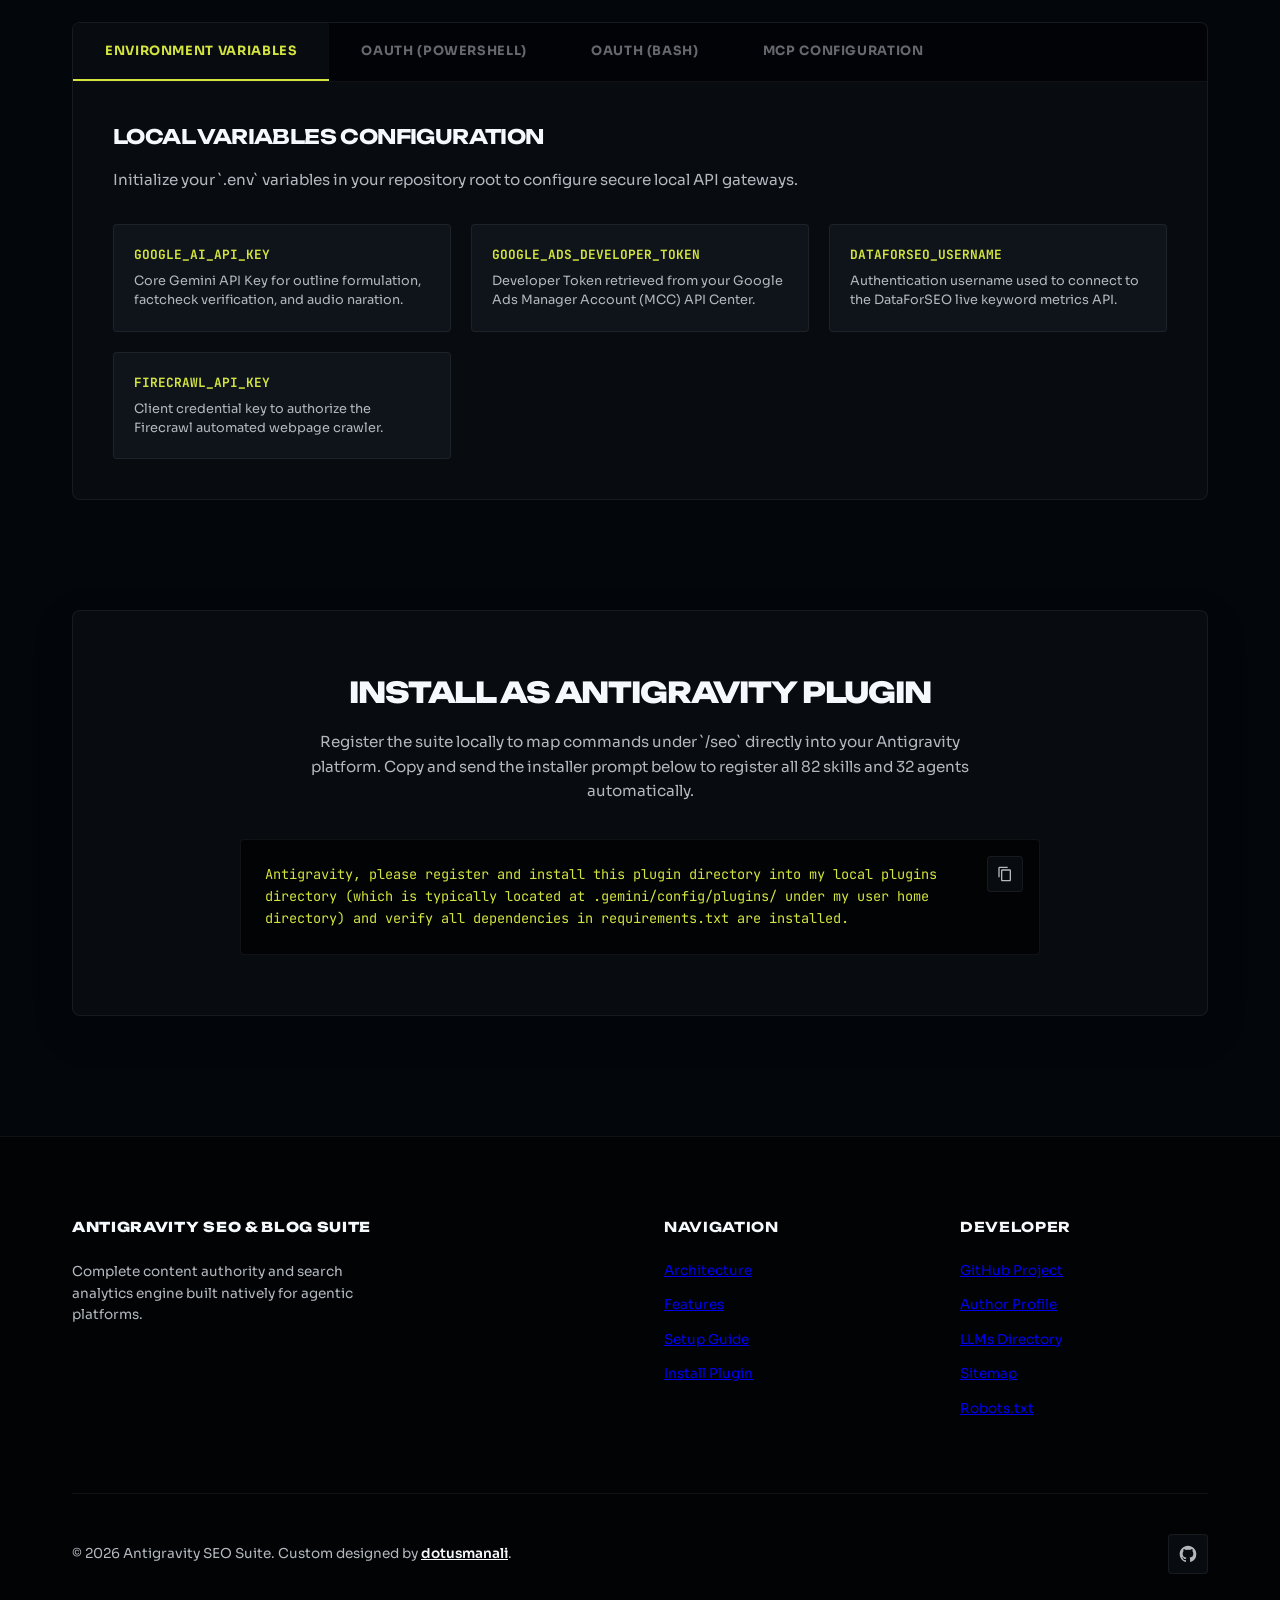
==== commit 1f4f8093: "design: make landing page represent SEO visually at first glance via Lighthouse, SERP, and visibilit" ====
--- a/website/index.html
+++ b/website/index.html
@@ -43,18 +43,106 @@
 
   <!-- Hero Section -->
   <section class="hero container">
-    <h2>Complete SEO & Content Authority<br><mark>Operating System</mark></h2>
-    <p class="hero-description">
-      An enterprise-grade, state-of-the-art SEO audit and automated blog creation suite. Bridges deep-dive search intelligence (via local Python runners and official MCP APIs) with automated editorial workflows.
-    </p>
-    <div class="hero-actions">
-      <a href="#install" class="btn primary">
-        <span>Get Prompt Installer</span>
-        <svg xmlns="http://www.w3.org/2000/svg" viewBox="0 0 24 24" width="18" height="18" fill="currentColor"><path d="M12 2C6.48 2 2 6.48 2 12s4.48 10 10 10 10-4.48 10-10S17.52 2 12 2zm-1 17.93c-3.95-.49-7-3.85-7-7.93 0-.62.08-1.21.21-1.79L9 15v1c0 1.1.9 2 2 2v1.93zm6.9-2.54c-.26-.81-1-1.39-1.9-1.39h-1v-3c0-.55-.45-1-1-1H8v-2h2c.55 0 1-.45 1-1V7h2c1.1 0 2-.9 2-2v-.41c2.93 1.19 5 4.06 5 7.41 0 2.08-.8 3.97-2.1 5.39z"/></svg>
-      </a>
-      <a href="#setup" class="btn secondary">
-        <span>Setup Guides</span>
-      </a>
+    <div class="hero-grid">
+      <!-- Left Column: Copy & Actions -->
+      <div class="hero-text">
+        <h2>Complete SEO & Content Authority<br><mark>Operating System</mark></h2>
+        <p class="hero-description">
+          An enterprise-grade, state-of-the-art SEO audit and automated blog creation suite. Bridges deep-dive search intelligence (via local Python runners and official MCP APIs) with automated editorial workflows.
+        </p>
+        <div class="hero-actions">
+          <a href="#install" class="btn primary">
+            <span>Get Prompt Installer</span>
+            <svg xmlns="http://www.w3.org/2000/svg" viewBox="0 0 24 24" width="18" height="18" fill="currentColor"><path d="M12 2C6.48 2 2 6.48 2 12s4.48 10 10 10 10-4.48 10-10S17.52 2 12 2zm-1 17.93c-3.95-.49-7-3.85-7-7.93 0-.62.08-1.21.21-1.79L9 15v1c0 1.1.9 2 2 2v1.93zm6.9-2.54c-.26-.81-1-1.39-1.9-1.39h-1v-3c0-.55-.45-1-1-1H8v-2h2c.55 0 1-.45 1-1V7h2c1.1 0 2-.9 2-2v-.41c2.93 1.19 5 4.06 5 7.41 0 2.08-.8 3.97-2.1 5.39z"/></svg>
+          </a>
+          <a href="#setup" class="btn secondary">
+            <span>Setup Guides</span>
+          </a>
+        </div>
+      </div>
+
+      <!-- Right Column: SEO Dashboard Mockups -->
+      <div class="hero-visual">
+        <!-- Core Web Vitals / Lighthouse Gauges -->
+        <div class="lighthouse-card">
+          <div class="lighthouse-header">
+            <span>Core Web Vitals &amp; Page Audits</span>
+            <span class="pulse-indicator">LIVE</span>
+          </div>
+          <div class="gauges-wrapper">
+            <div class="gauge-item">
+              <svg class="gauge-svg" viewBox="0 0 36 36">
+                <path class="gauge-bg" d="M18 2.0845 a 15.9155 15.9155 0 0 1 0 31.831 a 15.9155 15.9155 0 0 1 0 -31.831" fill="none" stroke="rgba(255,255,255,0.05)" stroke-width="2.5" />
+                <path class="gauge-fill performance" stroke-dasharray="100, 100" d="M18 2.0845 a 15.9155 15.9155 0 0 1 0 31.831 a 15.9155 15.9155 0 0 1 0 -31.831" fill="none" stroke="var(--accent-volt)" stroke-width="2.5" stroke-linecap="round" />
+                <text x="18" y="20.5" class="gauge-text" fill="var(--text-primary)" font-family="var(--font-display)" font-size="7" font-weight="800" text-anchor="middle">100</text>
+              </svg>
+              <span>Performance</span>
+            </div>
+            <div class="gauge-item">
+              <svg class="gauge-svg" viewBox="0 0 36 36">
+                <path class="gauge-bg" d="M18 2.0845 a 15.9155 15.9155 0 0 1 0 31.831 a 15.9155 15.9155 0 0 1 0 -31.831" fill="none" stroke="rgba(255,255,255,0.05)" stroke-width="2.5" />
+                <path class="gauge-fill accessibility" stroke-dasharray="100, 100" d="M18 2.0845 a 15.9155 15.9155 0 0 1 0 31.831 a 15.9155 15.9155 0 0 1 0 -31.831" fill="none" stroke="var(--accent-volt)" stroke-width="2.5" stroke-linecap="round" />
+                <text x="18" y="20.5" class="gauge-text" fill="var(--text-primary)" font-family="var(--font-display)" font-size="7" font-weight="800" text-anchor="middle">100</text>
+              </svg>
+              <span>Accessibility</span>
+            </div>
+            <div class="gauge-item">
+              <svg class="gauge-svg" viewBox="0 0 36 36">
+                <path class="gauge-bg" d="M18 2.0845 a 15.9155 15.9155 0 0 1 0 31.831 a 15.9155 15.9155 0 0 1 0 -31.831" fill="none" stroke="rgba(255,255,255,0.05)" stroke-width="2.5" />
+                <path class="gauge-fill practices" stroke-dasharray="100, 100" d="M18 2.0845 a 15.9155 15.9155 0 0 1 0 31.831 a 15.9155 15.9155 0 0 1 0 -31.831" fill="none" stroke="var(--accent-volt)" stroke-width="2.5" stroke-linecap="round" />
+                <text x="18" y="20.5" class="gauge-text" fill="var(--text-primary)" font-family="var(--font-display)" font-size="7" font-weight="800" text-anchor="middle">100</text>
+              </svg>
+              <span>Best Practices</span>
+            </div>
+            <div class="gauge-item">
+              <svg class="gauge-svg" viewBox="0 0 36 36">
+                <path class="gauge-bg" d="M18 2.0845 a 15.9155 15.9155 0 0 1 0 31.831 a 15.9155 15.9155 0 0 1 0 -31.831" fill="none" stroke="rgba(255,255,255,0.05)" stroke-width="2.5" />
+                <path class="gauge-fill seo" stroke-dasharray="100, 100" d="M18 2.0845 a 15.9155 15.9155 0 0 1 0 31.831 a 15.9155 15.9155 0 0 1 0 -31.831" fill="none" stroke="var(--accent-volt)" stroke-width="2.5" stroke-linecap="round" />
+                <text x="18" y="20.5" class="gauge-text" fill="var(--text-primary)" font-family="var(--font-display)" font-size="7" font-weight="800" text-anchor="middle">100</text>
+              </svg>
+              <span>S.E.O.</span>
+            </div>
+          </div>
+        </div>
+
+        <!-- Google Search Result Rank #1 Simulator -->
+        <div class="serp-card">
+          <div class="serp-header">
+            <span class="serp-badge">Position #1 Organic</span>
+            <div class="serp-stars">
+              <svg viewBox="0 0 24 24"><path d="M12 17.27L18.18 21l-1.64-7.03L22 9.24l-7.19-.61L12 2 9.19 8.63 2 9.24l5.46 4.73L5.82 21z"/></svg>
+              <svg viewBox="0 0 24 24"><path d="M12 17.27L18.18 21l-1.64-7.03L22 9.24l-7.19-.61L12 2 9.19 8.63 2 9.24l5.46 4.73L5.82 21z"/></svg>
+              <svg viewBox="0 0 24 24"><path d="M12 17.27L18.18 21l-1.64-7.03L22 9.24l-7.19-.61L12 2 9.19 8.63 2 9.24l5.46 4.73L5.82 21z"/></svg>
+              <svg viewBox="0 0 24 24"><path d="M12 17.27L18.18 21l-1.64-7.03L22 9.24l-7.19-.61L12 2 9.19 8.63 2 9.24l5.46 4.73L5.82 21z"/></svg>
+              <svg viewBox="0 0 24 24"><path d="M12 17.27L18.18 21l-1.64-7.03L22 9.24l-7.19-.61L12 2 9.19 8.63 2 9.24l5.46 4.73L5.82 21z"/></svg>
+            </div>
+          </div>
+          <div class="serp-title">Complete SEO &amp; Content Authority Operating System</div>
+          <div class="serp-url">https://github.com/dotusmanali/antigravity-seo</div>
+          <p class="serp-desc">Optimize Core Web Vitals (INP, CLS, LCP), calculate page E-E-A-T ratings, automate programmatic content clusters, and structure Schema JSON-LD markup files natively.</p>
+        </div>
+
+        <!-- Position Visibility climb chart -->
+        <div class="visibility-card">
+          <div class="chart-header">
+            <span>Weekly Visibility Index</span>
+            <span class="stat-trend">+140% Growth</span>
+          </div>
+          <div class="chart-body">
+            <svg class="line-chart-svg" viewBox="0 0 200 60">
+              <path d="M10 50 Q 50 45, 90 25 T 190 8" fill="none" stroke="var(--accent-volt)" stroke-width="2.5" />
+              <circle cx="190" cy="8" r="4" fill="var(--accent-volt)" />
+              <path d="M10 50 L 50 45 L 90 25 L 190 8 L 190 55 L 10 55 Z" fill="url(#chart-gradient)" opacity="0.08" />
+              <defs>
+                <linearGradient id="chart-gradient" x1="0%" y1="0%" x2="0%" y2="100%">
+                  <stop offset="0%" stop-color="var(--accent-volt)" />
+                  <stop offset="100%" stop-color="transparent" />
+                </linearGradient>
+              </defs>
+            </svg>
+          </div>
+        </div>
+      </div>
     </div>
 
     <!-- Live Command Mockup Terminal -->
--- a/website/style.css
+++ b/website/style.css
@@ -159,13 +159,25 @@
 /* Hero Section */
 .hero {
   padding: 100px 0 80px;
-  text-align: center;
-}
-
-/* Custom visual layout - no eyebrows, clean visual structure */
+}
+
+.hero-grid {
+  display: grid;
+  grid-template-columns: 1.15fr 0.85fr;
+  gap: 54px;
+  align-items: center;
+  text-align: left;
+}
+
+.hero-text {
+  display: flex;
+  flex-direction: column;
+}
+
+/* Custom visual layout - clean visual structure */
 .hero h2 {
   font-family: var(--font-display);
-  font-size: clamp(2rem, 5vw, 3.8rem);
+  font-size: clamp(1.8rem, 4vw, 3.2rem);
   font-weight: 900;
   letter-spacing: -0.05em;
   margin-bottom: 28px;
@@ -180,21 +192,193 @@
 }
 
 .hero-description {
-  max-width: 720px;
-  margin: 0 auto 48px;
-  font-size: clamp(1rem, 1.8vw, 1.15rem);
-  color: var(--text-secondary);
-  line-height: 1.7;
+  margin-bottom: 48px;
+  font-size: clamp(0.95rem, 1.6vw, 1.1rem);
+  color: var(--text-secondary);
+  line-height: 1.75;
   font-weight: 400;
 }
 
 .hero-actions {
   display: flex;
-  justify-content: center;
   gap: 16px;
-  margin-bottom: 70px;
   flex-wrap: wrap;
 }
+
+/* Right Column: SEO Showcase Visual Cards */
+.hero-visual {
+  display: flex;
+  flex-direction: column;
+  gap: 20px;
+}
+
+/* Lighthouse Score Card */
+.lighthouse-card {
+  background: var(--bg-secondary);
+  border: 1px solid var(--border-default);
+  border-radius: 8px;
+  padding: 24px;
+  box-shadow: 0 10px 30px rgba(0, 0, 0, 0.15);
+}
+
+.lighthouse-header {
+  display: flex;
+  justify-content: space-between;
+  align-items: center;
+  font-size: 0.75rem;
+  color: var(--text-muted);
+  font-weight: 700;
+  text-transform: uppercase;
+  letter-spacing: 0.05em;
+  margin-bottom: 20px;
+  border-bottom: 1px solid var(--border-default);
+  padding-bottom: 12px;
+}
+
+.pulse-indicator {
+  display: inline-flex;
+  align-items: center;
+  gap: 6px;
+  color: var(--accent-volt);
+  font-weight: 800;
+}
+
+.pulse-indicator::before {
+  content: '';
+  width: 6px;
+  height: 6px;
+  background: var(--accent-volt);
+  border-radius: 50%;
+  box-shadow: 0 0 8px var(--accent-volt);
+  animation: pulse-glow 1s infinite alternate;
+}
+
+.gauges-wrapper {
+  display: flex;
+  justify-content: space-around;
+  gap: 12px;
+}
+
+.gauge-item {
+  display: flex;
+  flex-direction: column;
+  align-items: center;
+  gap: 8px;
+  font-size: 0.65rem;
+  font-weight: 700;
+  color: var(--text-secondary);
+  text-transform: uppercase;
+  letter-spacing: 0.02em;
+}
+
+.gauge-svg {
+  width: 54px;
+  height: 54px;
+}
+
+.gauge-fill {
+  transition: stroke-dashoffset 1s ease-in-out;
+}
+
+/* Google SERP Card Mockup */
+.serp-card {
+  background: var(--bg-secondary);
+  border: 1px solid var(--border-default);
+  border-radius: 8px;
+  padding: 24px;
+  box-shadow: 0 10px 30px rgba(0, 0, 0, 0.15);
+  text-align: left;
+}
+
+.serp-header {
+  display: flex;
+  justify-content: space-between;
+  align-items: center;
+  margin-bottom: 14px;
+}
+
+.serp-badge {
+  background: rgba(34, 197, 94, 0.08);
+  border: 1px solid rgba(34, 197, 94, 0.2);
+  color: var(--accent-green);
+  font-size: 0.65rem;
+  font-weight: 700;
+  padding: 4px 10px;
+  border-radius: 4px;
+  text-transform: uppercase;
+  letter-spacing: 0.05em;
+}
+
+.serp-stars {
+  display: flex;
+  gap: 2px;
+  color: var(--accent-volt);
+}
+
+.serp-stars svg {
+  width: 14px;
+  height: 14px;
+  fill: currentColor;
+}
+
+.serp-title {
+  font-size: 0.95rem;
+  font-weight: 700;
+  color: var(--text-primary);
+  margin-bottom: 4px;
+  line-height: 1.3;
+}
+
+.serp-url {
+  font-family: var(--font-mono);
+  font-size: 0.75rem;
+  color: var(--accent-volt);
+  margin-bottom: 10px;
+}
+
+.serp-desc {
+  font-size: 0.8rem;
+  color: var(--text-secondary);
+  line-height: 1.5;
+}
+
+/* Visibility chart card */
+.visibility-card {
+  background: var(--bg-secondary);
+  border: 1px solid var(--border-default);
+  border-radius: 8px;
+  padding: 20px 24px;
+  box-shadow: 0 10px 30px rgba(0, 0, 0, 0.15);
+}
+
+.chart-header {
+  display: flex;
+  justify-content: space-between;
+  align-items: center;
+  font-size: 0.75rem;
+  color: var(--text-muted);
+  font-weight: 700;
+  text-transform: uppercase;
+  letter-spacing: 0.05em;
+  margin-bottom: 12px;
+}
+
+.stat-trend {
+  color: var(--accent-volt);
+  font-weight: 800;
+}
+
+.chart-body {
+  height: 60px;
+  display: flex;
+  align-items: flex-end;
+}
+
+.line-chart-svg {
+  width: 100%;
+  height: 100%;
+}
+
 
 .btn {
   padding: 16px 32px;
@@ -756,6 +940,17 @@
   background: var(--accent-volt);
   color: var(--bg-primary);
   border-color: var(--accent-volt);
+}
+
+@media (max-width: 992px) {
+  .hero-grid {
+    grid-template-columns: 1fr;
+    gap: 48px;
+    text-align: center;
+  }
+  .hero-actions {
+    justify-content: center;
+  }
 }
 
 /* Responsiveness settings */
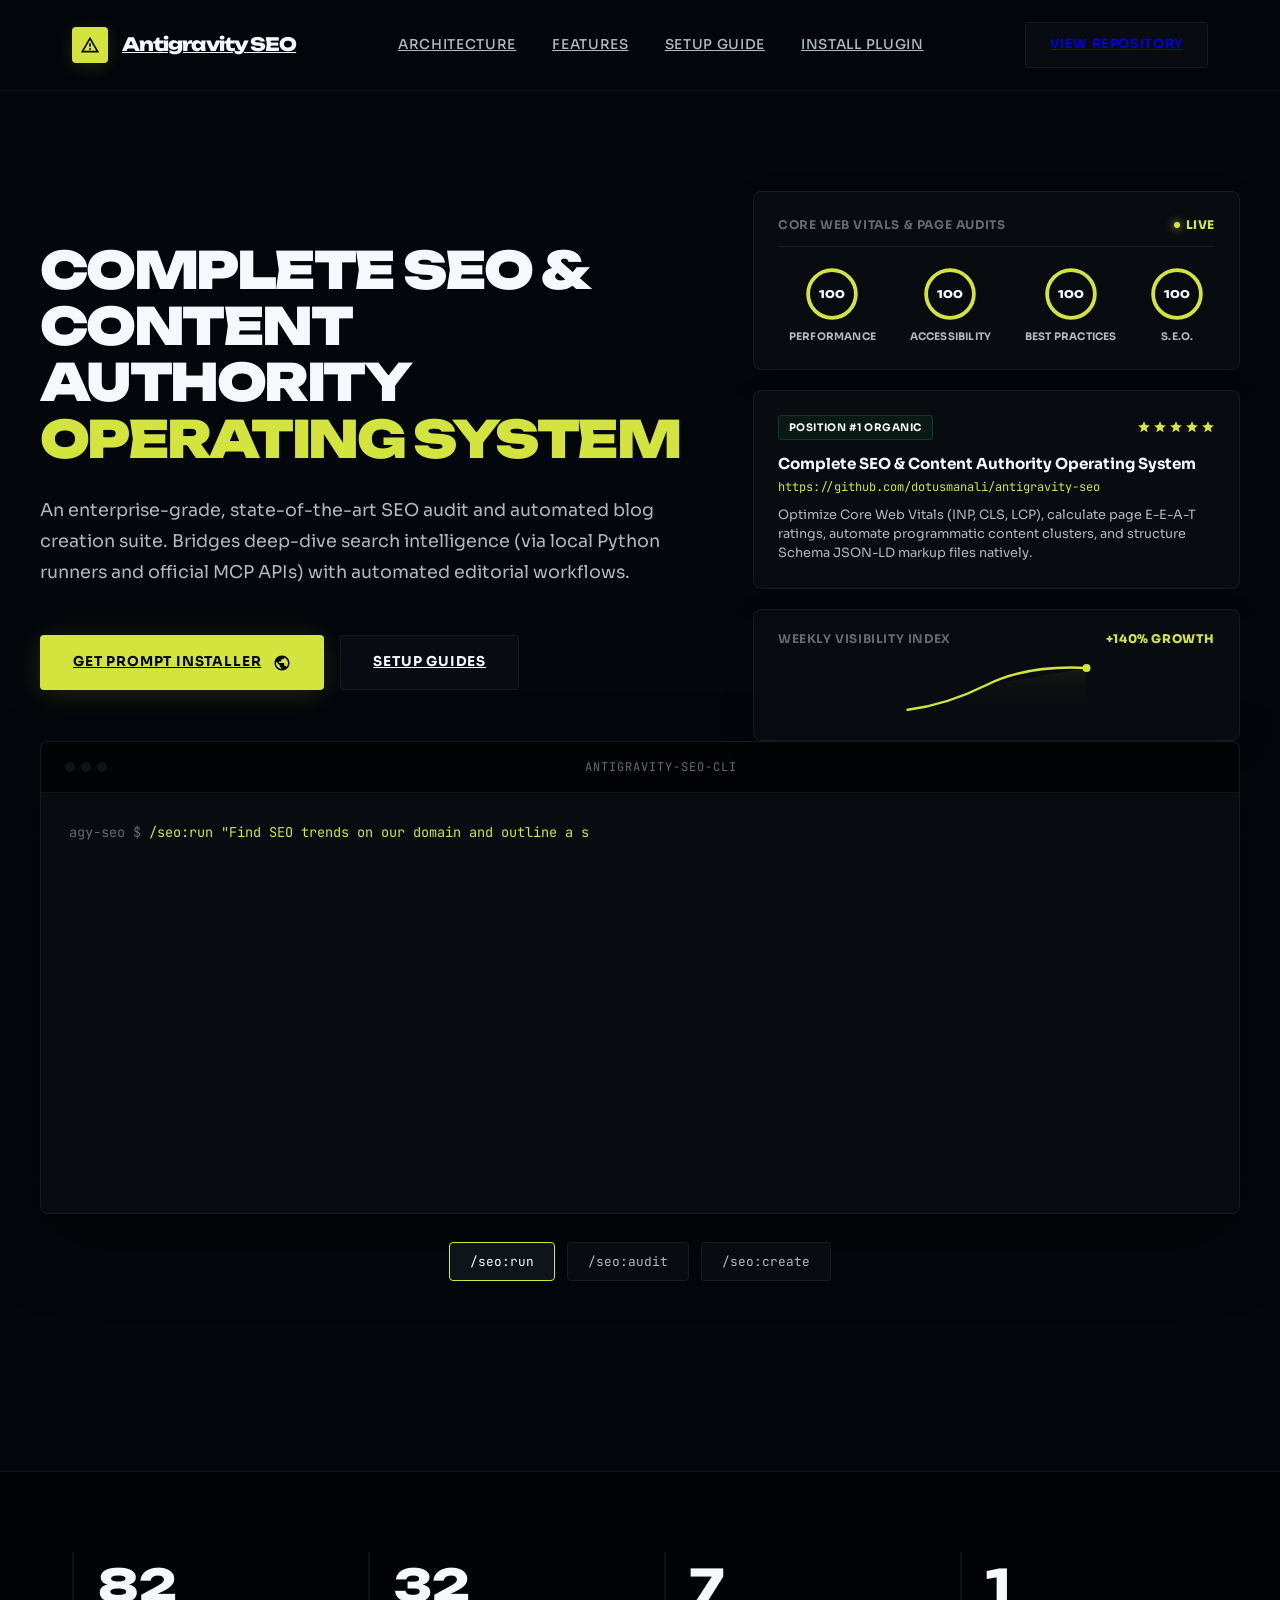
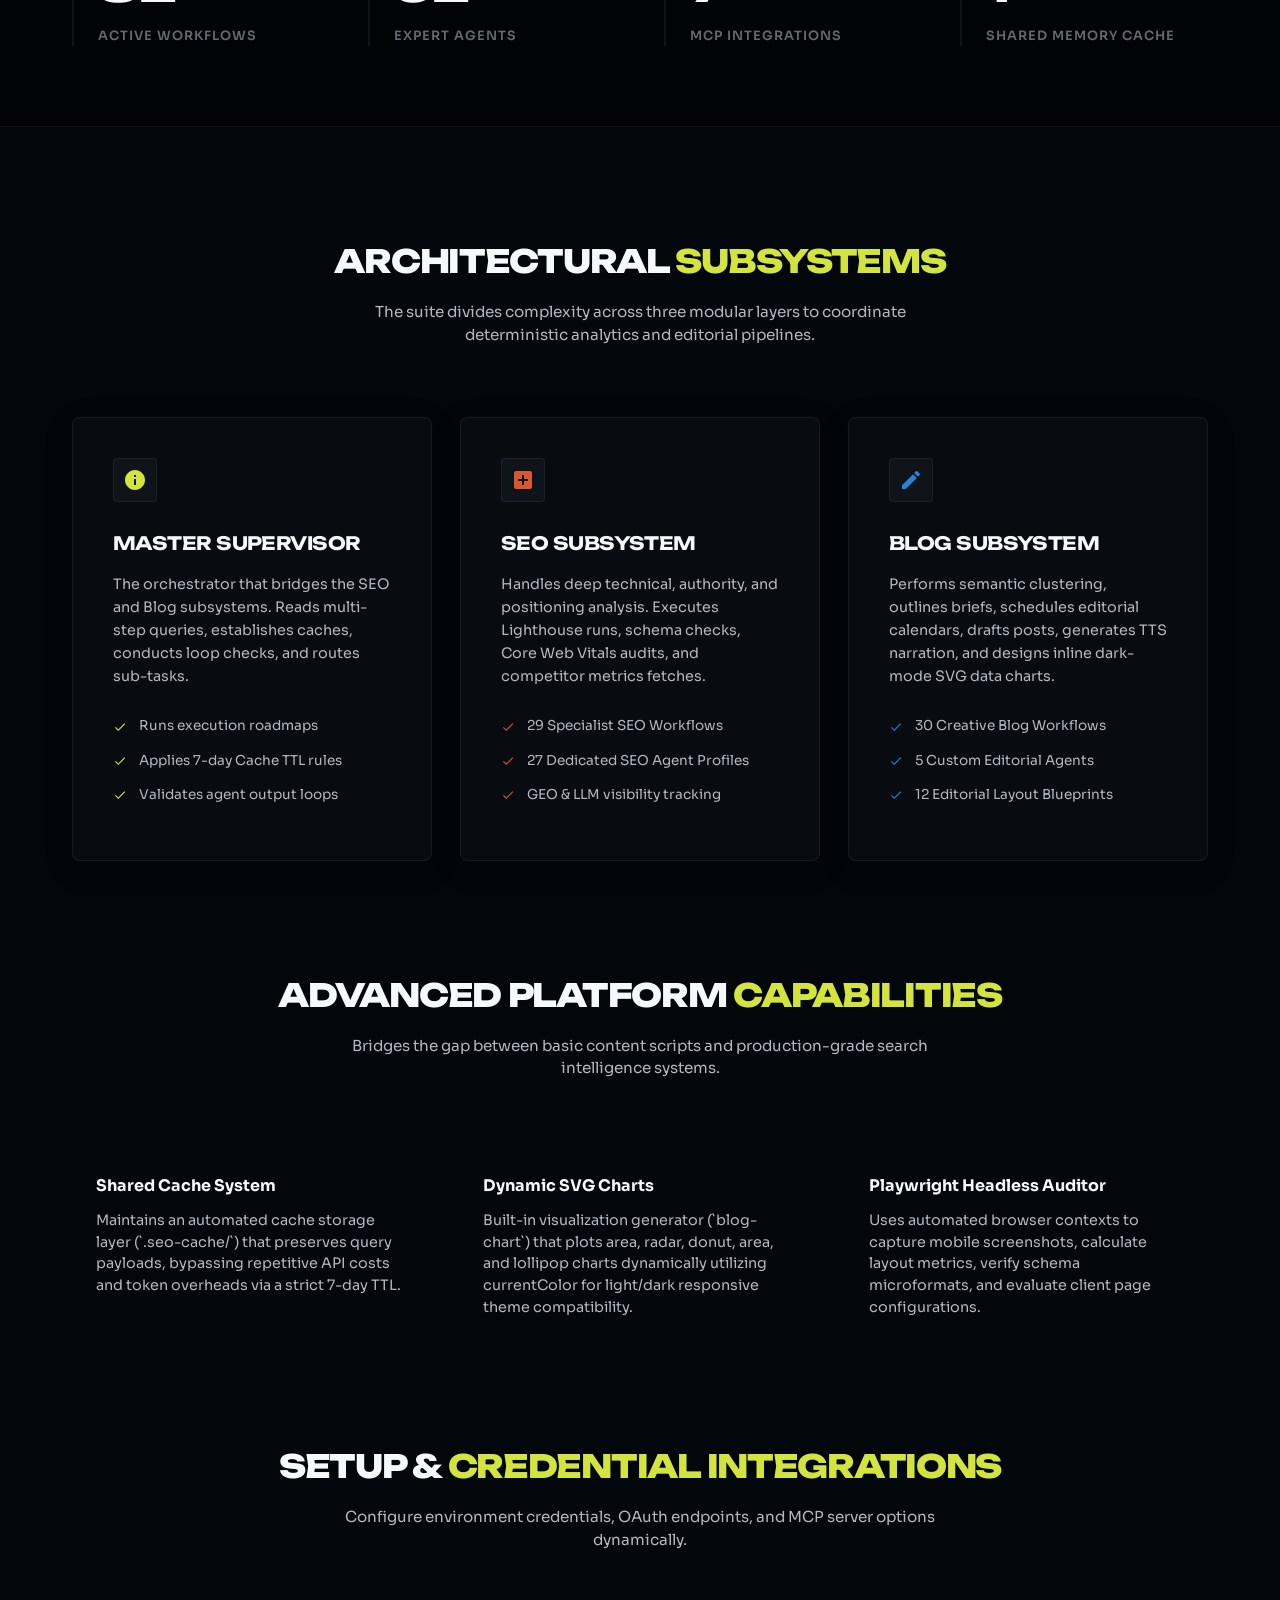
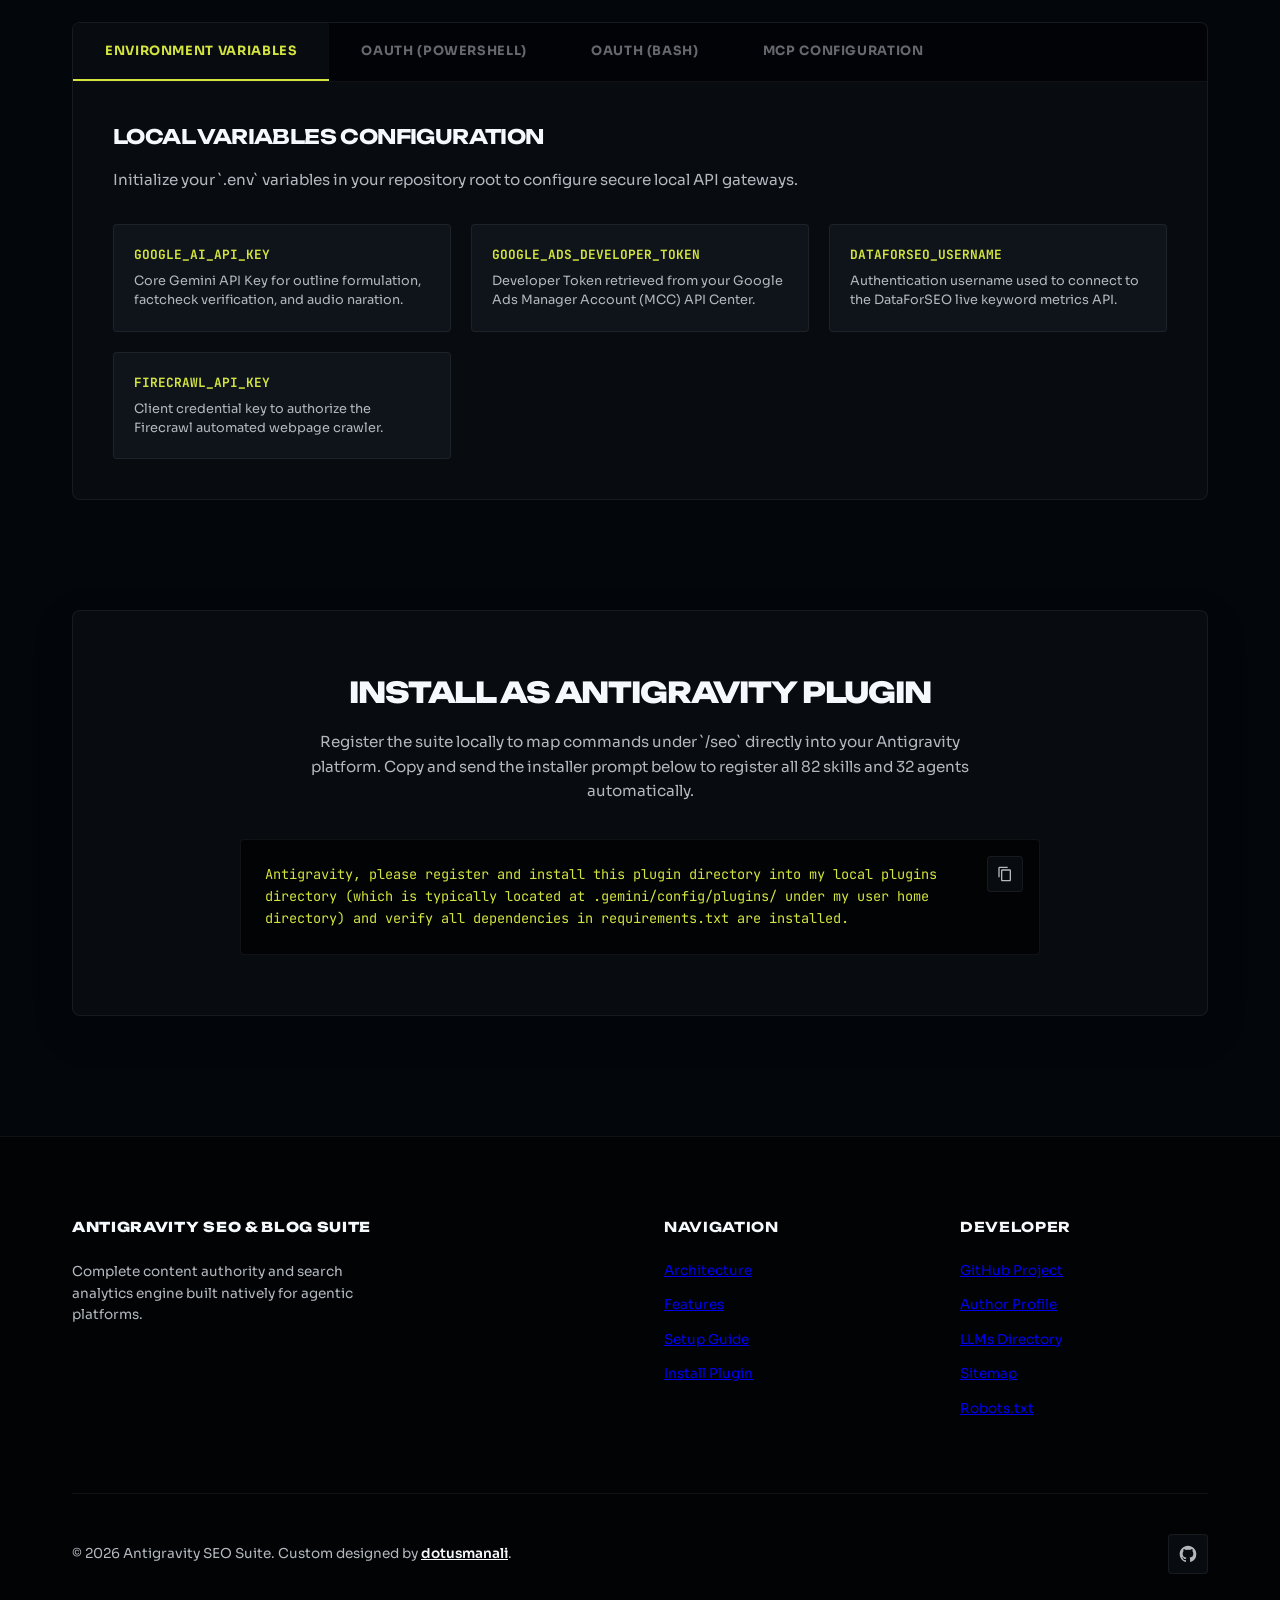
==== commit 61a14c29: "docs: update webpage title and meta description to Antigravity Full SEO Operating System" ====
--- a/website/index.html
+++ b/website/index.html
@@ -5,14 +5,14 @@
   <meta name="viewport" content="width=device-width, initial-scale=1.0">
   
   <!-- SEO Meta Tags -->
-  <title>Antigravity SEO & Blog Suite - AI Agent Content Ecosystem</title>
-  <meta name="description" content="A professional, state-of-the-art SEO analysis and automated blog creation ecosystem built natively for the Antigravity developer platform. Built by dotusmanali.">
+  <title>Antigravity Full SEO Operating System</title>
+  <meta name="description" content="Antigravity Full SEO Operating System — A production-grade, state-of-the-art SEO analysis and automated blog creation ecosystem built natively for the Antigravity developer platform. Built by dotusmanali.">
   <meta name="keywords" content="antigravity, seo, mcp, search, blog, generative, ai-agent, page-speed, crawler, visual-chart">
   <meta name="author" content="dotusmanali">
   
   <!-- Open Graph -->
-  <meta property="og:title" content="Antigravity SEO & Blog Suite">
-  <meta property="og:description" content="Production-grade automated SEO audits and editorial blog writing suite.">
+  <meta property="og:title" content="Antigravity Full SEO Operating System">
+  <meta property="og:description" content="Production-grade, state-of-the-art SEO analysis and automated blog creation ecosystem built natively for the Antigravity developer platform.">
   <meta property="og:type" content="website">
   
   <!-- Styling -->
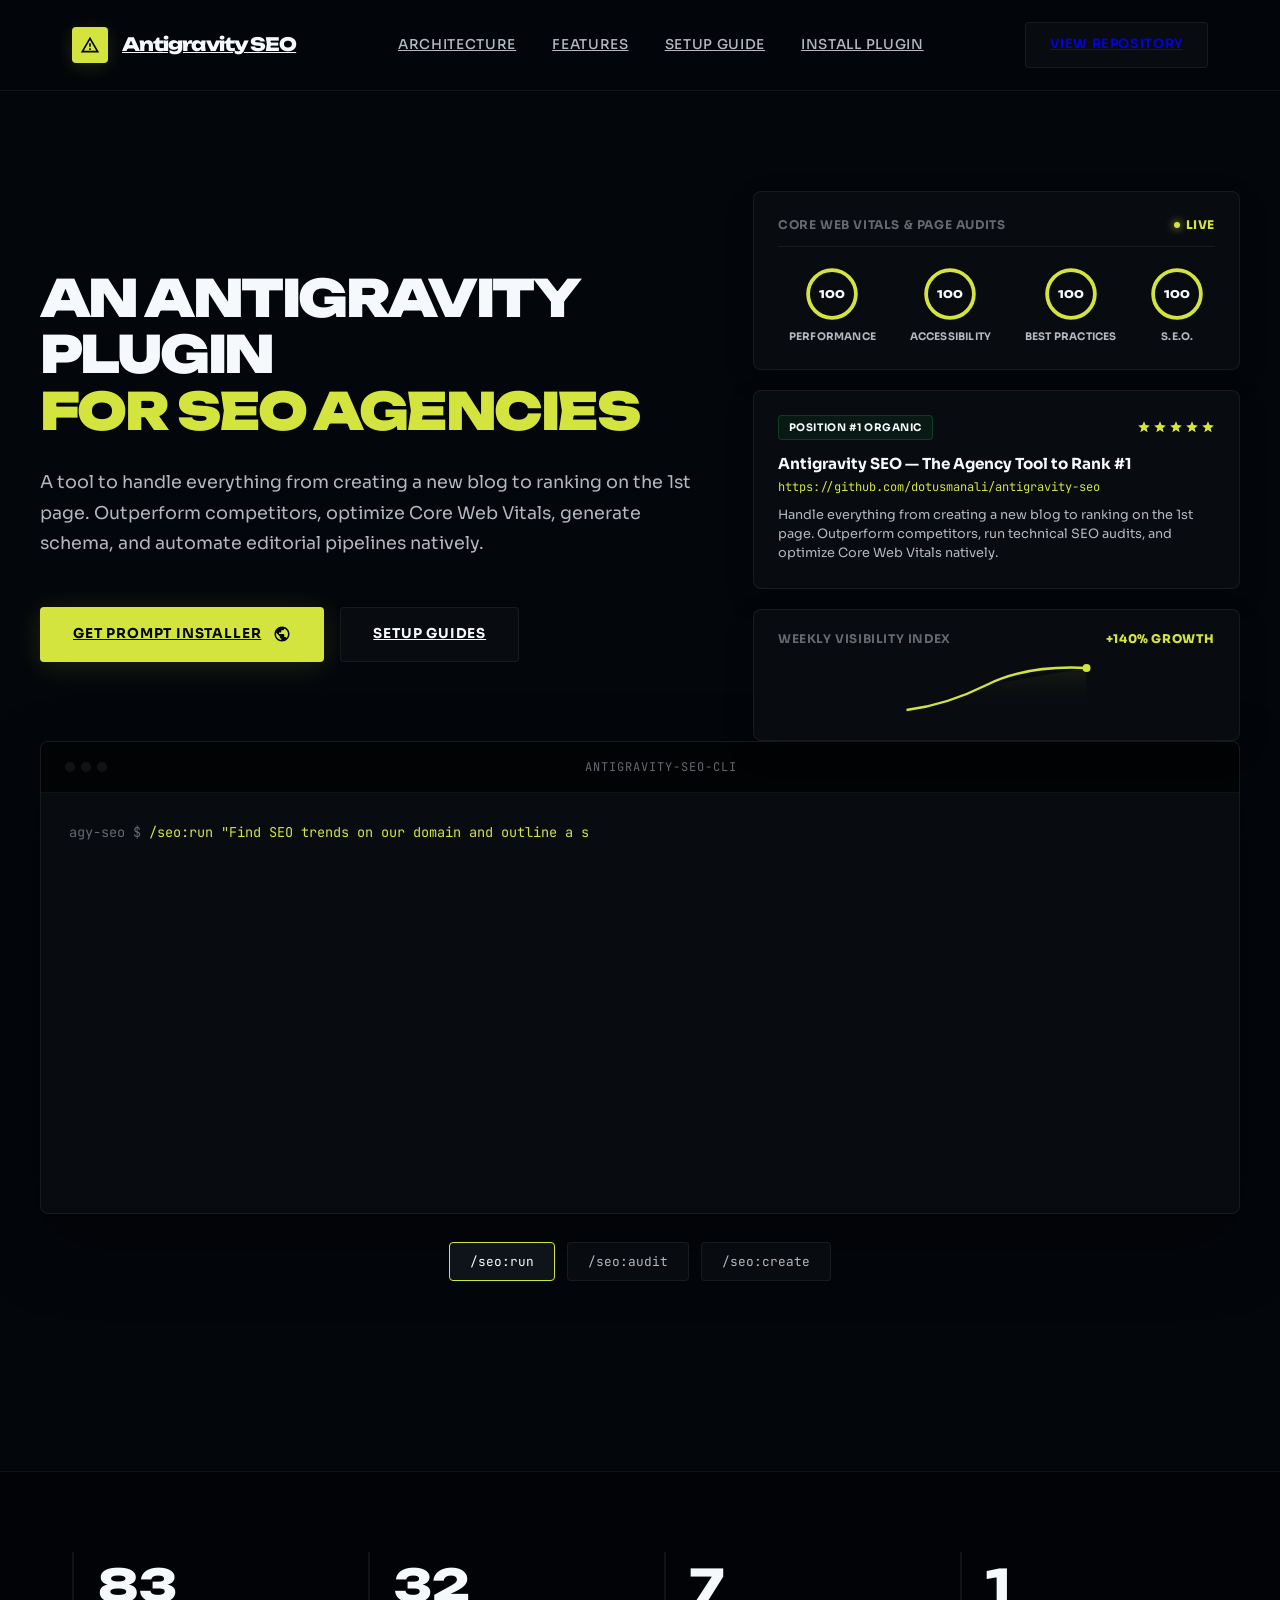
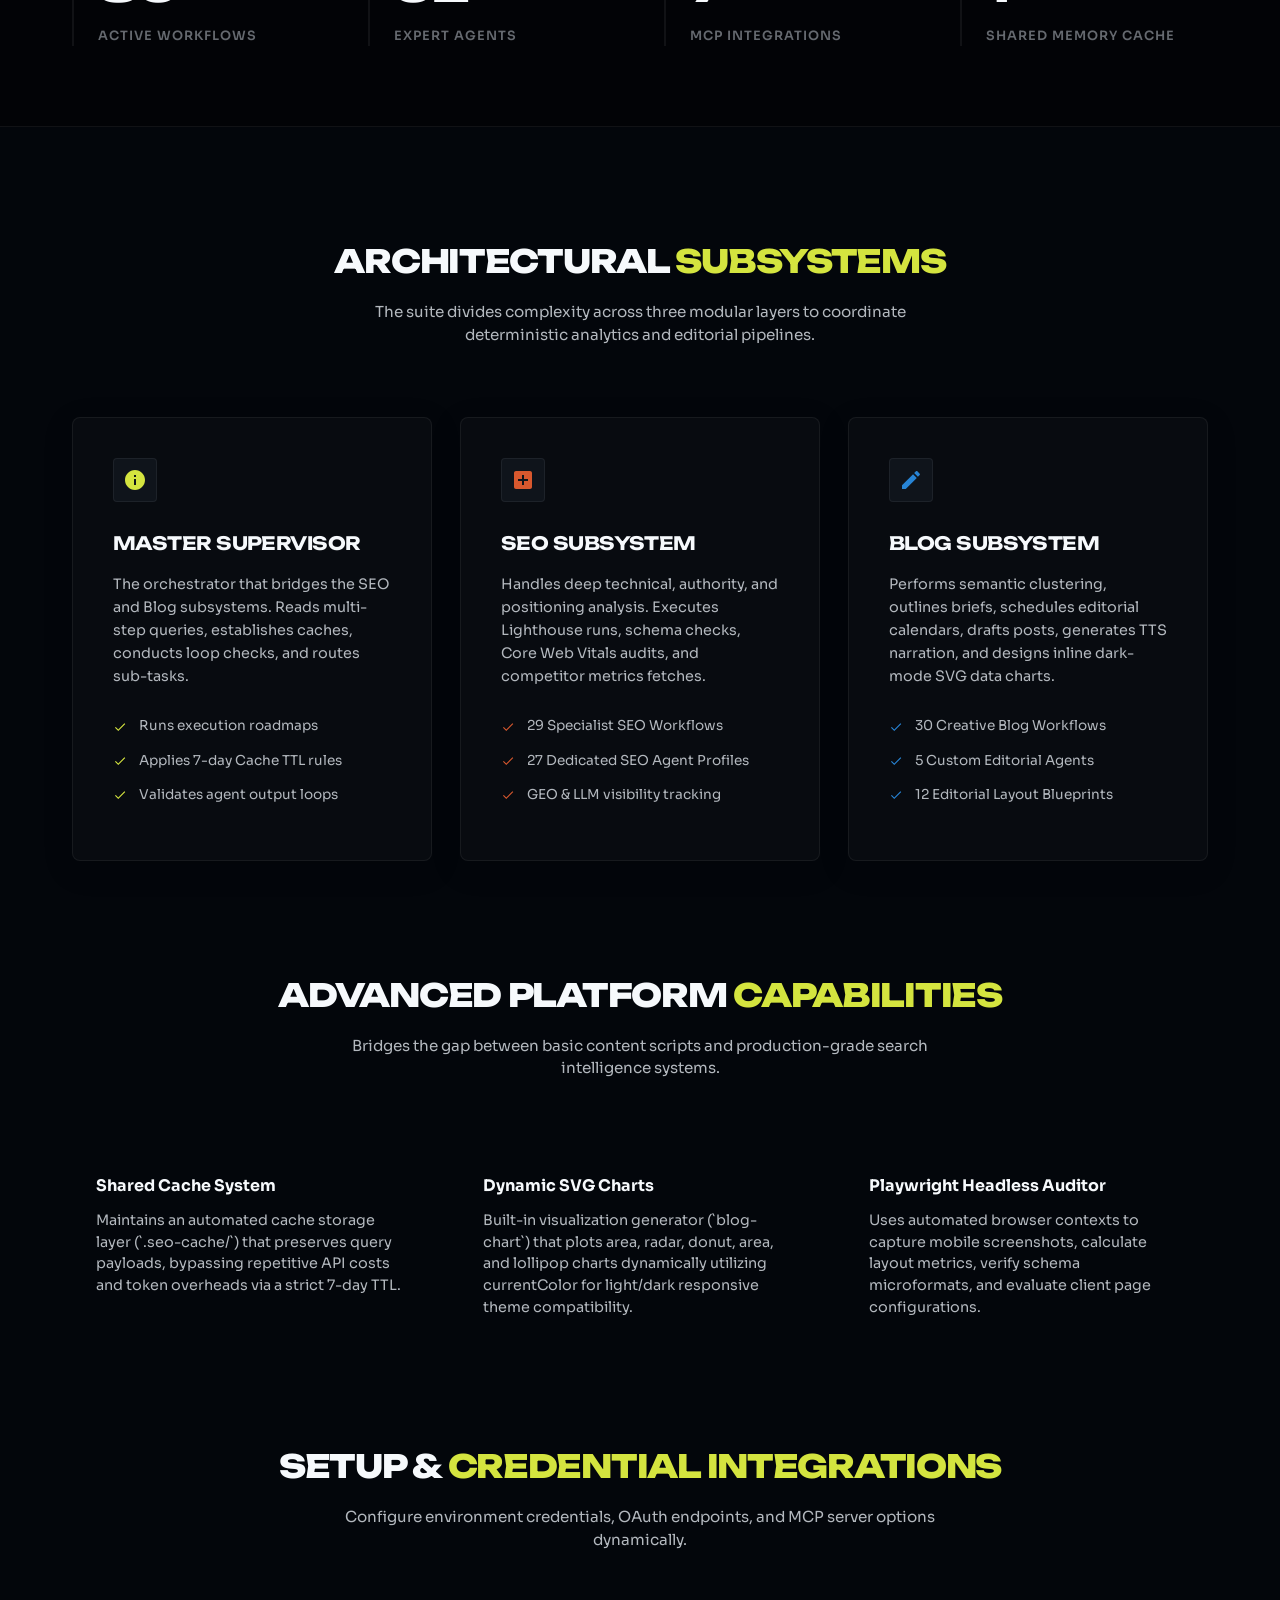
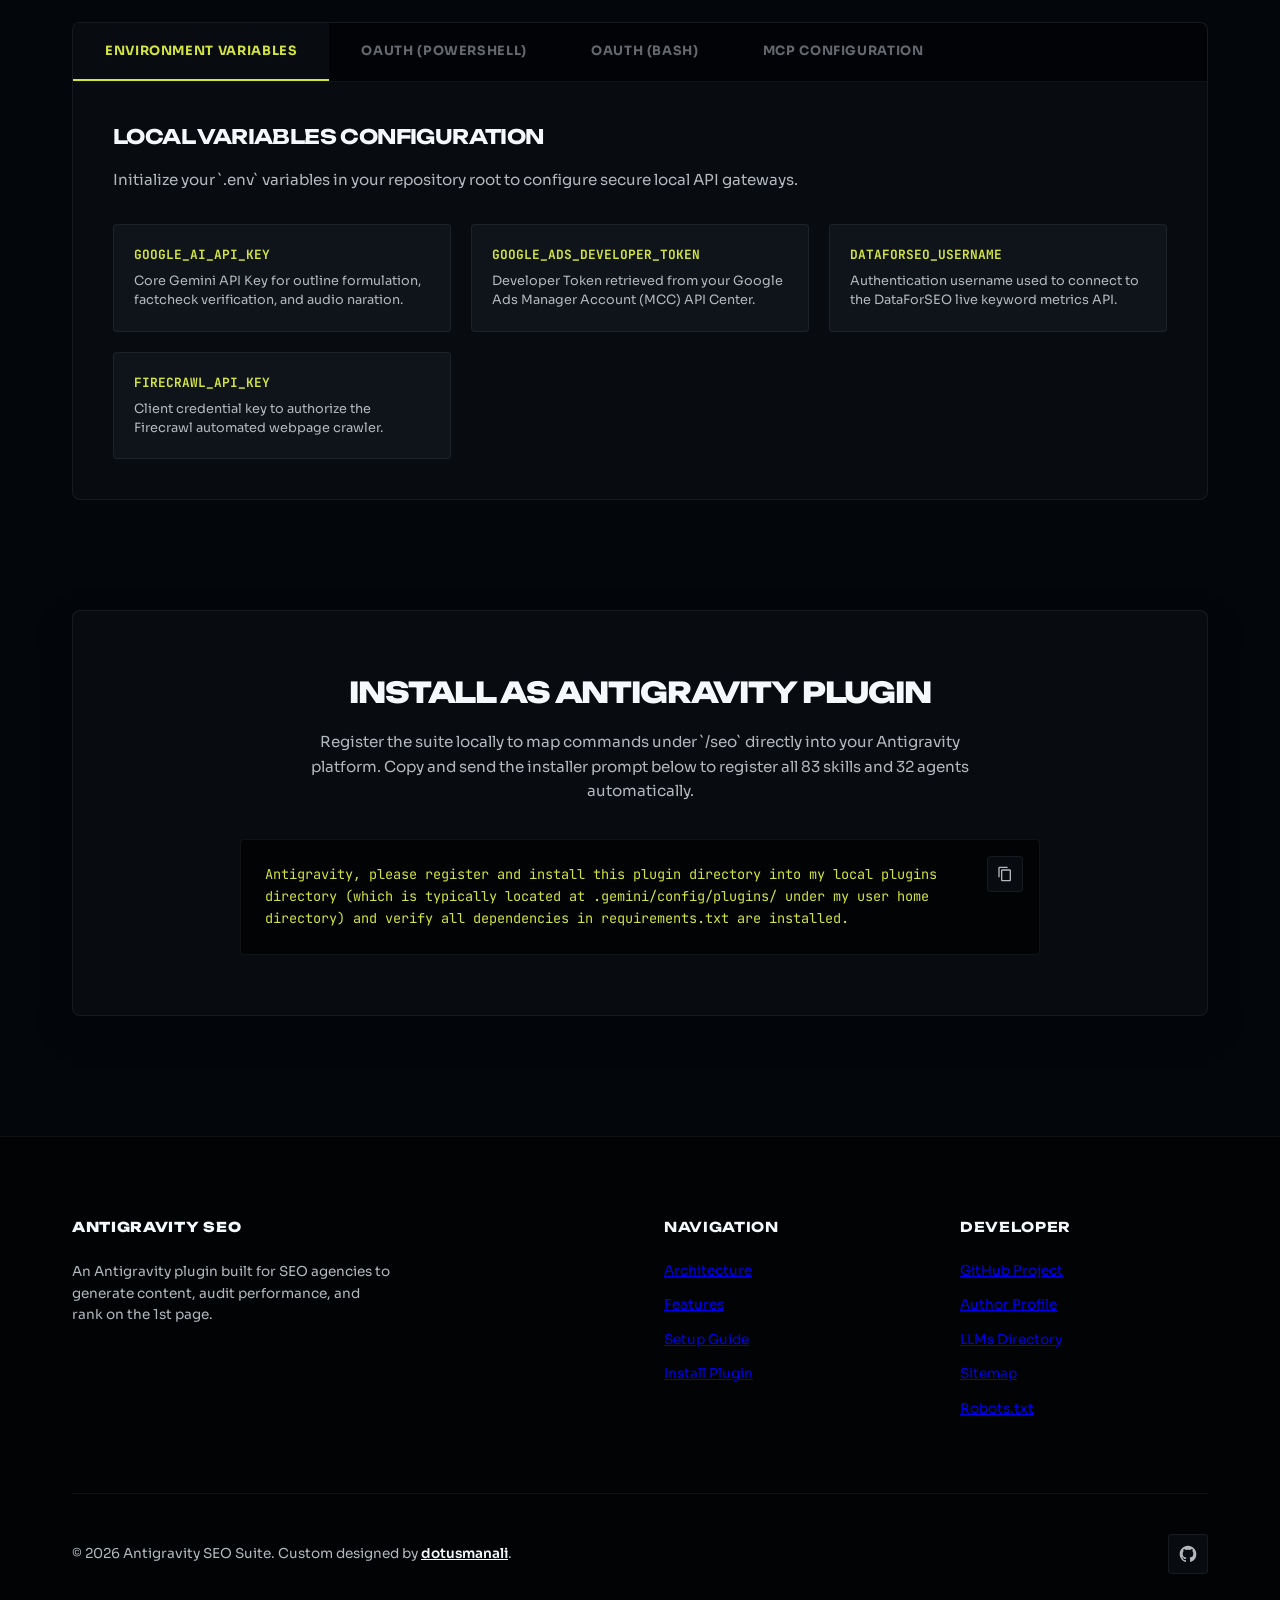
==== commit a5d08482: "chore: update tagline to focus on agency use case and optimize pagespeed loading assets" ====
--- a/website/index.html
+++ b/website/index.html
@@ -5,18 +5,31 @@
   <meta name="viewport" content="width=device-width, initial-scale=1.0">
   
   <!-- SEO Meta Tags -->
-  <title>Antigravity Full SEO Operating System</title>
-  <meta name="description" content="Antigravity Full SEO Operating System — A production-grade, state-of-the-art SEO analysis and automated blog creation ecosystem built natively for the Antigravity developer platform. Built by dotusmanali.">
+  <title>Antigravity SEO — Create Blogs and Rank on the 1st Page</title>
+  <meta name="description" content="An Antigravity plugin for SEO agencies. Handle everything from creating a new blog to ranking on the 1st page and outperforming competitors.">
   <meta name="keywords" content="antigravity, seo, mcp, search, blog, generative, ai-agent, page-speed, crawler, visual-chart">
   <meta name="author" content="dotusmanali">
   
   <!-- Open Graph -->
-  <meta property="og:title" content="Antigravity Full SEO Operating System">
-  <meta property="og:description" content="Production-grade, state-of-the-art SEO analysis and automated blog creation ecosystem built natively for the Antigravity developer platform.">
+  <meta property="og:title" content="Antigravity SEO — Create Blogs and Rank on the 1st Page">
+  <meta property="og:description" content="An Antigravity plugin for SEO agencies. Handle everything from creating a new blog to ranking on the 1st page and outperforming competitors.">
   <meta property="og:type" content="website">
   
-  <!-- Styling -->
+  <!-- Preconnect & Asynchronous Google Fonts for PageSpeed 100 -->
+  <link rel="preconnect" href="https://fonts.googleapis.com">
+  <link rel="preconnect" href="https://fonts.gstatic.com" crossorigin>
+  <link rel="preload" as="style" href="https://fonts.googleapis.com/css2?family=Unbounded:wght@400;600;800;900&family=Sora:wght@300;400;500;600;700&family=JetBrains+Mono:wght@400;500;700&display=swap">
+  <link rel="stylesheet" href="https://fonts.googleapis.com/css2?family=Unbounded:wght@400;600;800;900&family=Sora:wght@300;400;500;600;700&family=JetBrains+Mono:wght@400;500;700&display=swap" media="print" onload="this.media='all'">
+  <noscript>
+    <link rel="stylesheet" href="https://fonts.googleapis.com/css2?family=Unbounded:wght@400;600;800;900&family=Sora:wght@300;400;500;600;700&family=JetBrains+Mono:wght@400;500;700&display=swap">
+  </noscript>
+
+  <!-- CSS Preload -->
+  <link rel="preload" href="style.css" as="style">
   <link rel="stylesheet" href="style.css">
+
+  <!-- JS Deferred -->
+  <script src="app.js" defer></script>
 </head>
 <body>
 
@@ -46,9 +59,9 @@
     <div class="hero-grid">
       <!-- Left Column: Copy & Actions -->
       <div class="hero-text">
-        <h2>Complete SEO & Content Authority<br><mark>Operating System</mark></h2>
+        <h2>An Antigravity Plugin<br><mark>for SEO Agencies</mark></h2>
         <p class="hero-description">
-          An enterprise-grade, state-of-the-art SEO audit and automated blog creation suite. Bridges deep-dive search intelligence (via local Python runners and official MCP APIs) with automated editorial workflows.
+          A tool to handle everything from creating a new blog to ranking on the 1st page. Outperform competitors, optimize Core Web Vitals, generate schema, and automate editorial pipelines natively.
         </p>
         <div class="hero-actions">
           <a href="#install" class="btn primary">
@@ -117,9 +130,9 @@
               <svg viewBox="0 0 24 24"><path d="M12 17.27L18.18 21l-1.64-7.03L22 9.24l-7.19-.61L12 2 9.19 8.63 2 9.24l5.46 4.73L5.82 21z"/></svg>
             </div>
           </div>
-          <div class="serp-title">Complete SEO &amp; Content Authority Operating System</div>
+          <div class="serp-title">Antigravity SEO — The Agency Tool to Rank #1</div>
           <div class="serp-url">https://github.com/dotusmanali/antigravity-seo</div>
-          <p class="serp-desc">Optimize Core Web Vitals (INP, CLS, LCP), calculate page E-E-A-T ratings, automate programmatic content clusters, and structure Schema JSON-LD markup files natively.</p>
+          <p class="serp-desc">Handle everything from creating a new blog to ranking on the 1st page. Outperform competitors, run technical SEO audits, and optimize Core Web Vitals natively.</p>
         </div>
 
         <!-- Position Visibility climb chart -->
@@ -173,7 +186,7 @@
   <section class="stats">
     <div class="container stats-grid">
       <div class="stat-item">
-        <h3>82</h3>
+        <h3>83</h3>
         <p>Active Workflows</p>
       </div>
       <div class="stat-item">
@@ -435,7 +448,7 @@
   <section class="container" id="install" style="margin-bottom: 120px;">
     <div class="plugin-banner">
       <h2>Install as Antigravity Plugin</h2>
-      <p>Register the suite locally to map commands under `/seo` directly into your Antigravity platform. Copy and send the installer prompt below to register all 82 skills and 32 agents automatically.</p>
+      <p>Register the suite locally to map commands under `/seo` directly into your Antigravity platform. Copy and send the installer prompt below to register all 83 skills and 32 agents automatically.</p>
       
       <div class="prompt-card">
         <div class="prompt-text" id="install-prompt">Antigravity, please register and install this plugin directory into my local plugins directory (which is typically located at .gemini/config/plugins/ under my user home directory) and verify all dependencies in requirements.txt are installed.</div>
@@ -451,8 +464,8 @@
     <div class="container">
       <div class="footer-grid">
         <div class="footer-col" style="grid-column: span 2;">
-          <h4 class="footer-logo">Antigravity SEO &amp; Blog Suite</h4>
-          <p style="color: var(--text-secondary); line-height: 1.6; max-width: 320px;">Complete content authority and search analytics engine built natively for agentic platforms.</p>
+          <h4 class="footer-logo">Antigravity SEO</h4>
+          <p style="color: var(--text-secondary); line-height: 1.6; max-width: 320px;">An Antigravity plugin built for SEO agencies to generate content, audit performance, and rank on the 1st page.</p>
         </div>
         <div class="footer-col">
           <h4>Navigation</h4>
@@ -487,6 +500,5 @@
   </footer>
 
   <!-- Scripts -->
-  <script src="app.js"></script>
 </body>
 </html>
--- a/website/style.css
+++ b/website/style.css
@@ -1,8 +1,6 @@
 /* ==============================================================================
    Antigravity SEO & Blog Suite - Industrial Showcase Stylesheet
    ============================================================================== */
-
-@import url('https://fonts.googleapis.com/css2?family=Unbounded:wght@400;600;800;900&family=Sora:wght@300;400;500;600;700&family=JetBrains+Mono:wght@400;500;700&display=swap');
 
 :root {
   /* Color Strategy: Restrained, High-Contrast Industrial (Volt & Charcoal) */
--- a/website/style.css
+++ b/website/style.css
@@ -1,8 +1,6 @@
 /* ==============================================================================
    Antigravity SEO & Blog Suite - Industrial Showcase Stylesheet
    ============================================================================== */
-
-@import url('https://fonts.googleapis.com/css2?family=Unbounded:wght@400;600;800;900&family=Sora:wght@300;400;500;600;700&family=JetBrains+Mono:wght@400;500;700&display=swap');
 
 :root {
   /* Color Strategy: Restrained, High-Contrast Industrial (Volt & Charcoal) */
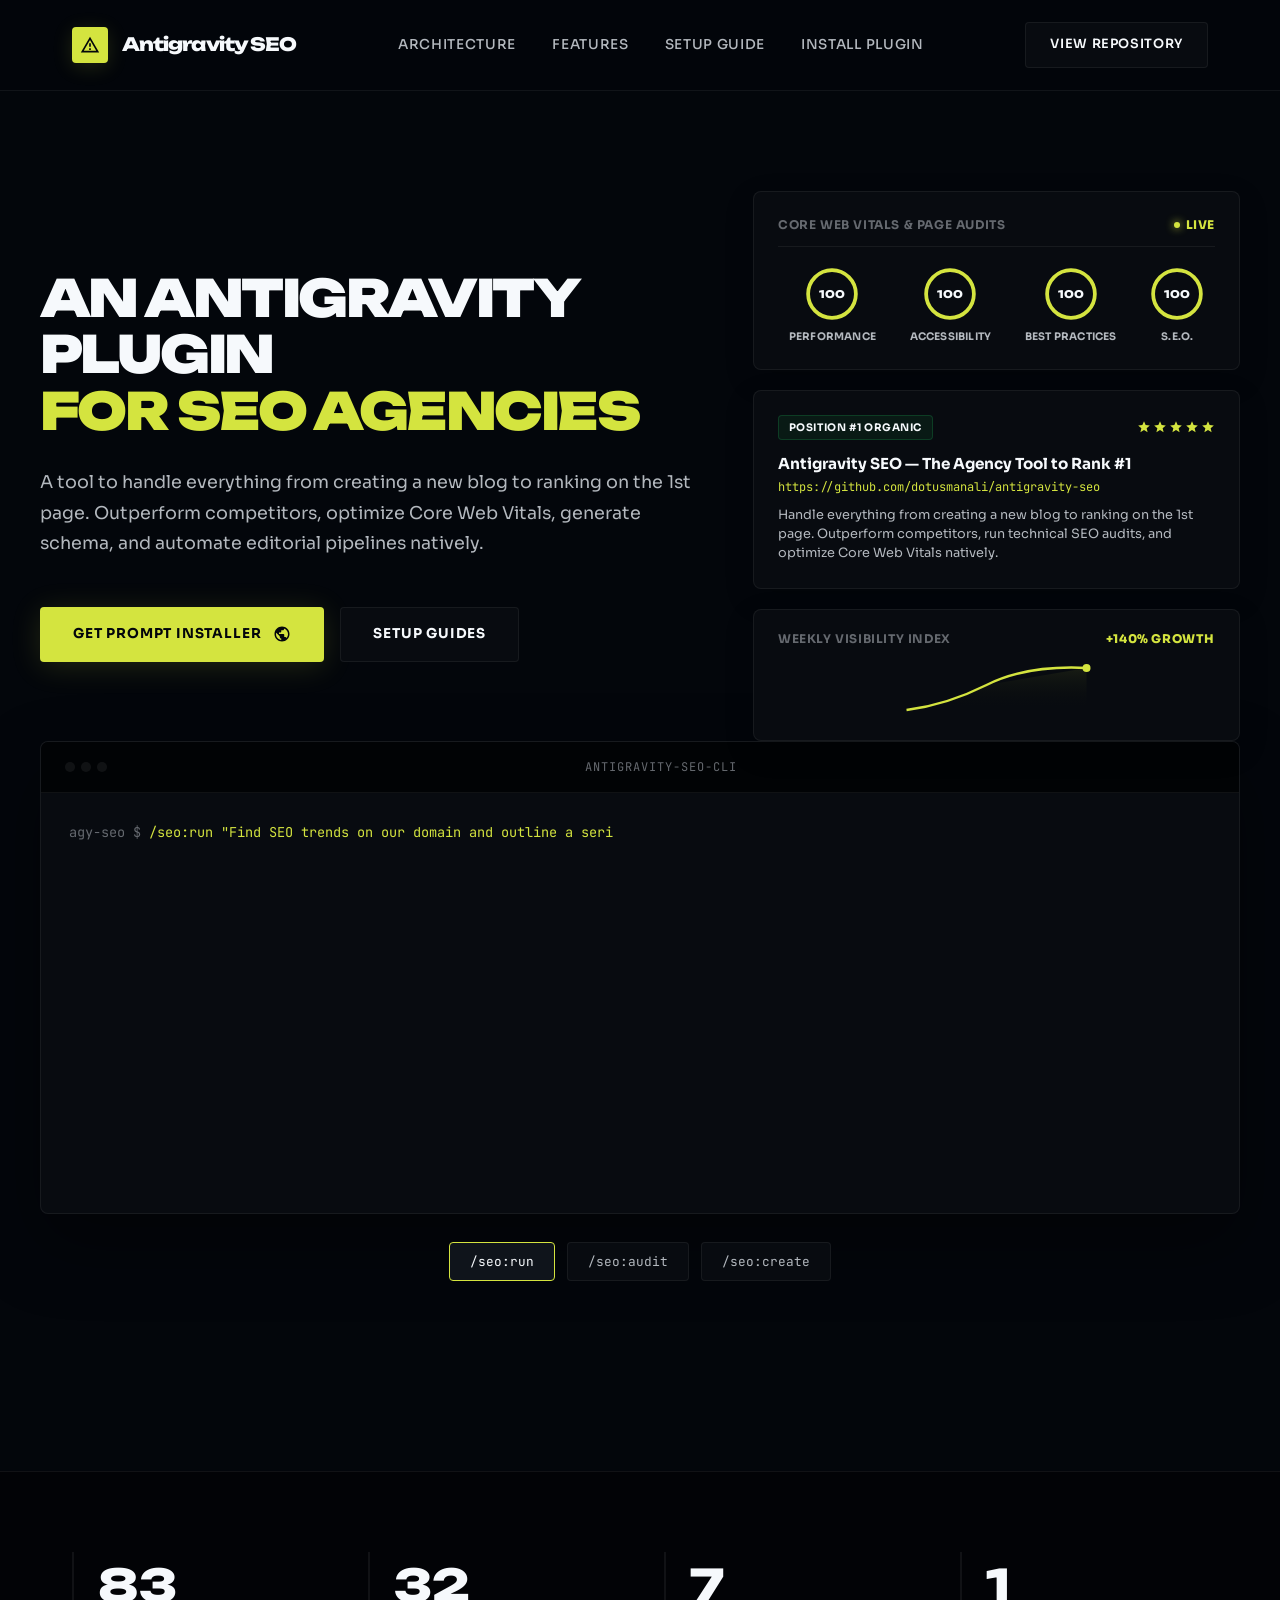
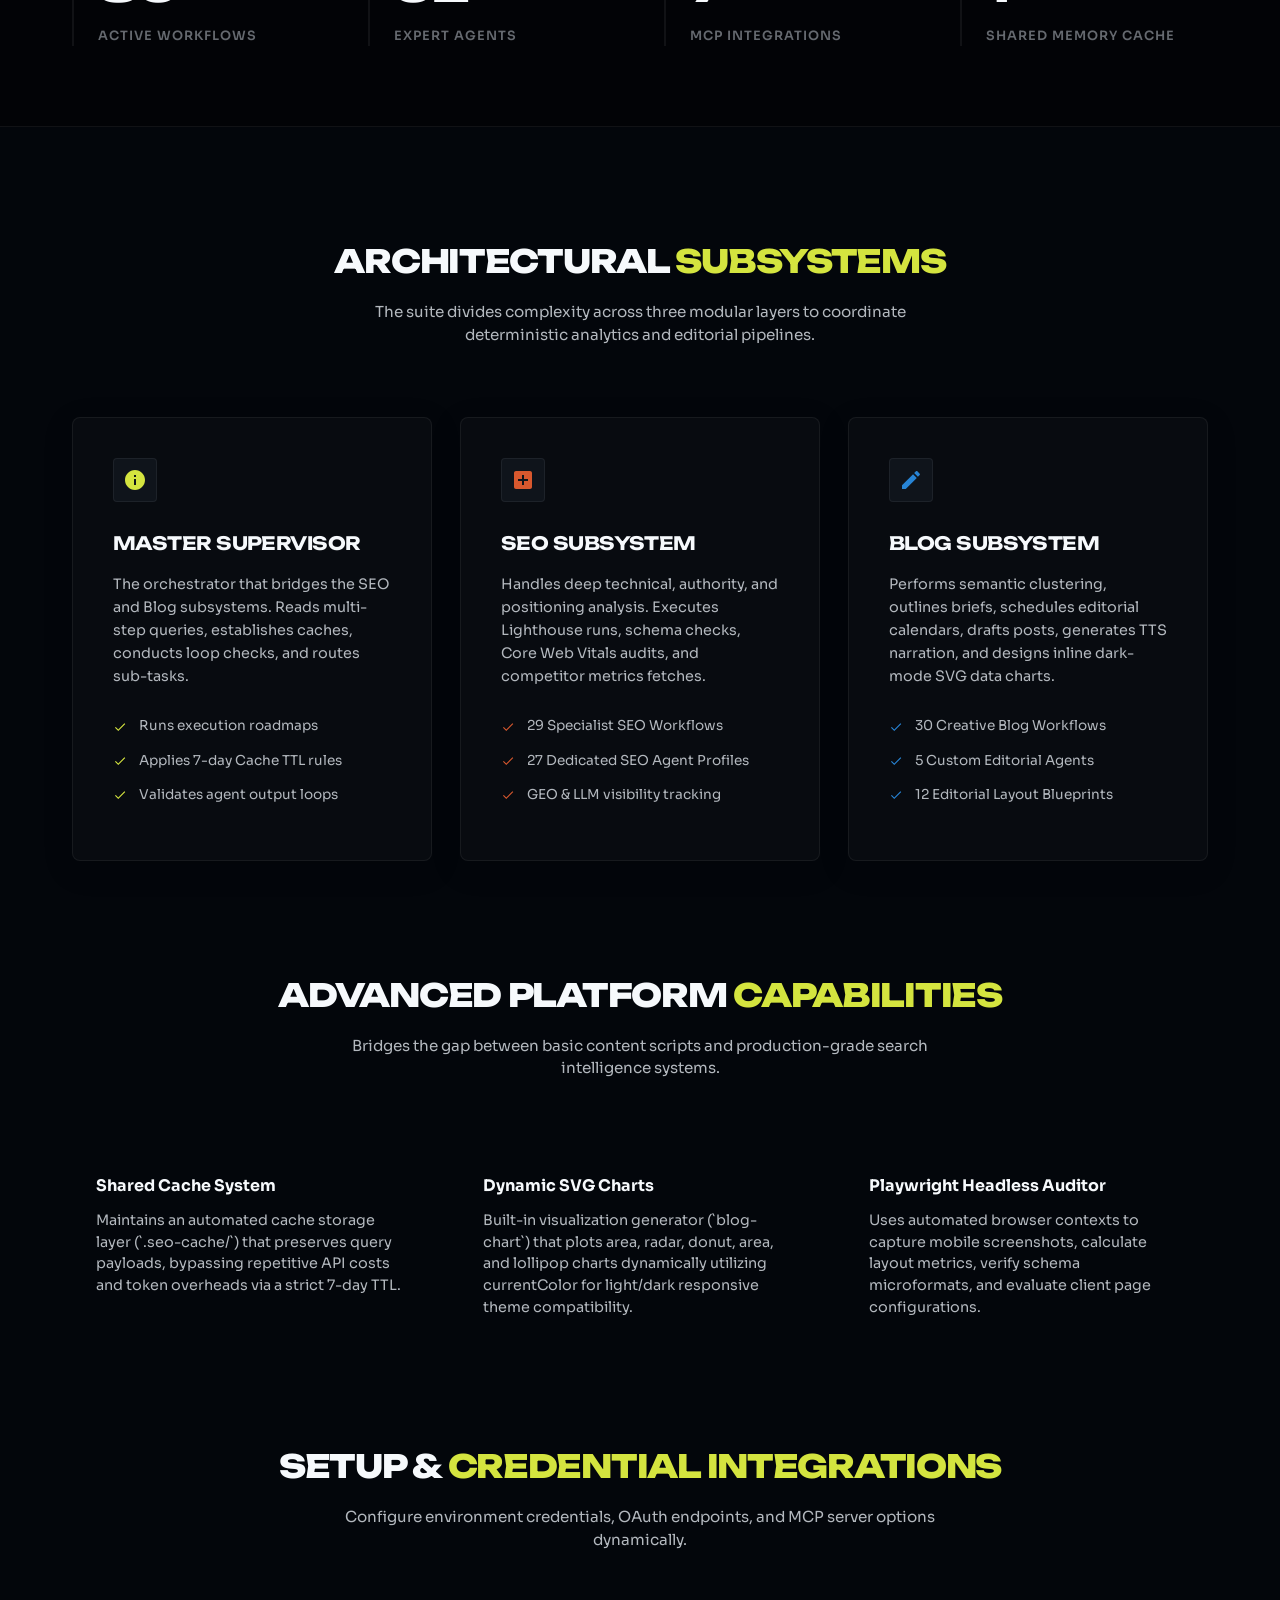
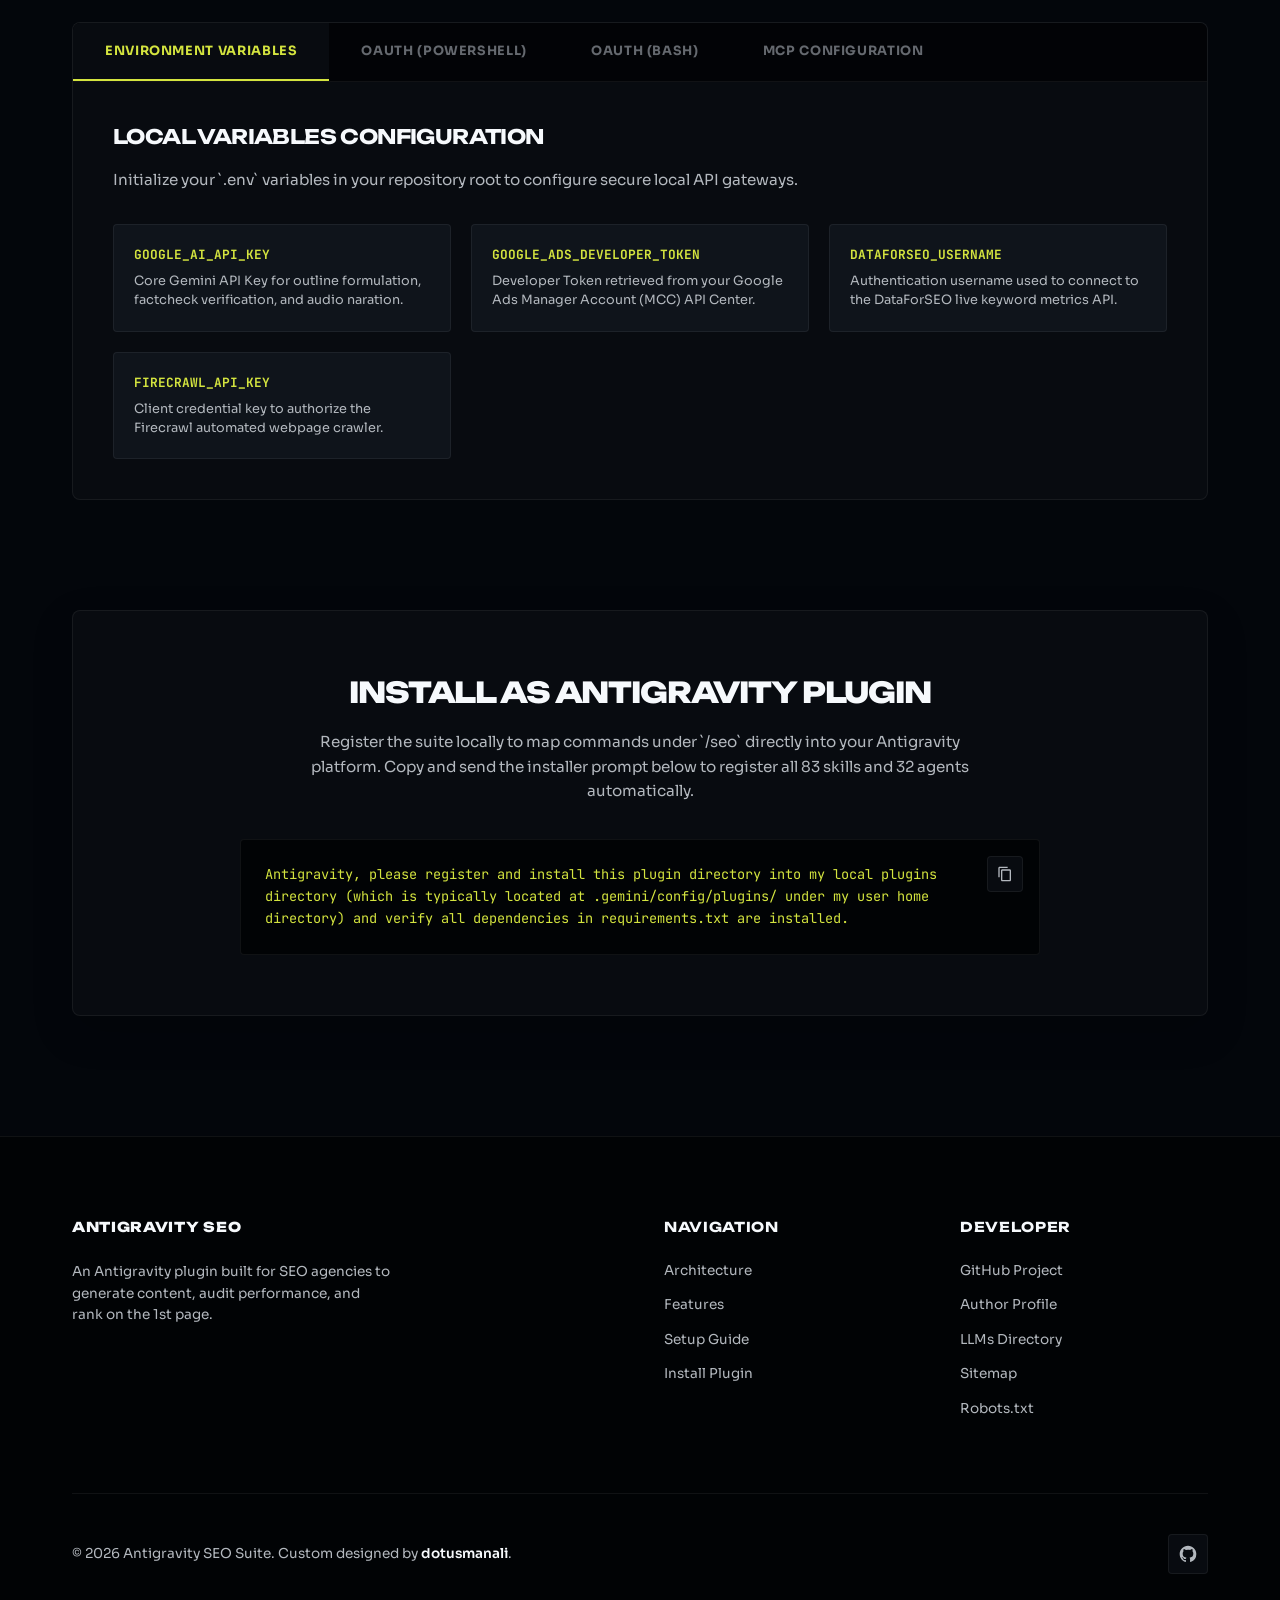
==== commit 1dcac185: "chore: add Google Search Console site verification meta tag" ====
--- a/website/index.html
+++ b/website/index.html
@@ -3,6 +3,7 @@
 <head>
   <meta charset="UTF-8">
   <meta name="viewport" content="width=device-width, initial-scale=1.0">
+  <meta name="google-site-verification" content="UItsLT8Wqb931vhC8VzW6lyncaGgmXYHC1rwUiwVWwA" />
   
   <!-- SEO Meta Tags -->
   <title>Antigravity SEO — Create Blogs and Rank on the 1st Page</title>
--- a/website/style.css
+++ b/website/style.css
@@ -36,6 +36,11 @@
   padding: 0;
 }
 
+a {
+  color: inherit;
+  text-decoration: none;
+}
+
 html {
   scroll-behavior: smooth;
   background-color: var(--bg-primary);
@@ -135,6 +140,7 @@
 }
 
 .nav-cta {
+  color: var(--text-primary);
   background: var(--bg-secondary);
   border: 1px solid var(--border-default);
   padding: 12px 24px;
@@ -890,11 +896,17 @@
 }
 
 .footer-links a {
+  color: var(--text-secondary);
   transition: var(--transition-fast);
 }
 
 .footer-links a:hover {
   color: var(--accent-volt);
+}
+
+.footer-bottom a:hover {
+  text-decoration: underline;
+  text-underline-offset: 4px;
 }
 
 .footer-bottom {
--- a/website/style.css
+++ b/website/style.css
@@ -36,6 +36,11 @@
   padding: 0;
 }
 
+a {
+  color: inherit;
+  text-decoration: none;
+}
+
 html {
   scroll-behavior: smooth;
   background-color: var(--bg-primary);
@@ -135,6 +140,7 @@
 }
 
 .nav-cta {
+  color: var(--text-primary);
   background: var(--bg-secondary);
   border: 1px solid var(--border-default);
   padding: 12px 24px;
@@ -890,11 +896,17 @@
 }
 
 .footer-links a {
+  color: var(--text-secondary);
   transition: var(--transition-fast);
 }
 
 .footer-links a:hover {
   color: var(--accent-volt);
+}
+
+.footer-bottom a:hover {
+  text-decoration: underline;
+  text-underline-offset: 4px;
 }
 
 .footer-bottom {
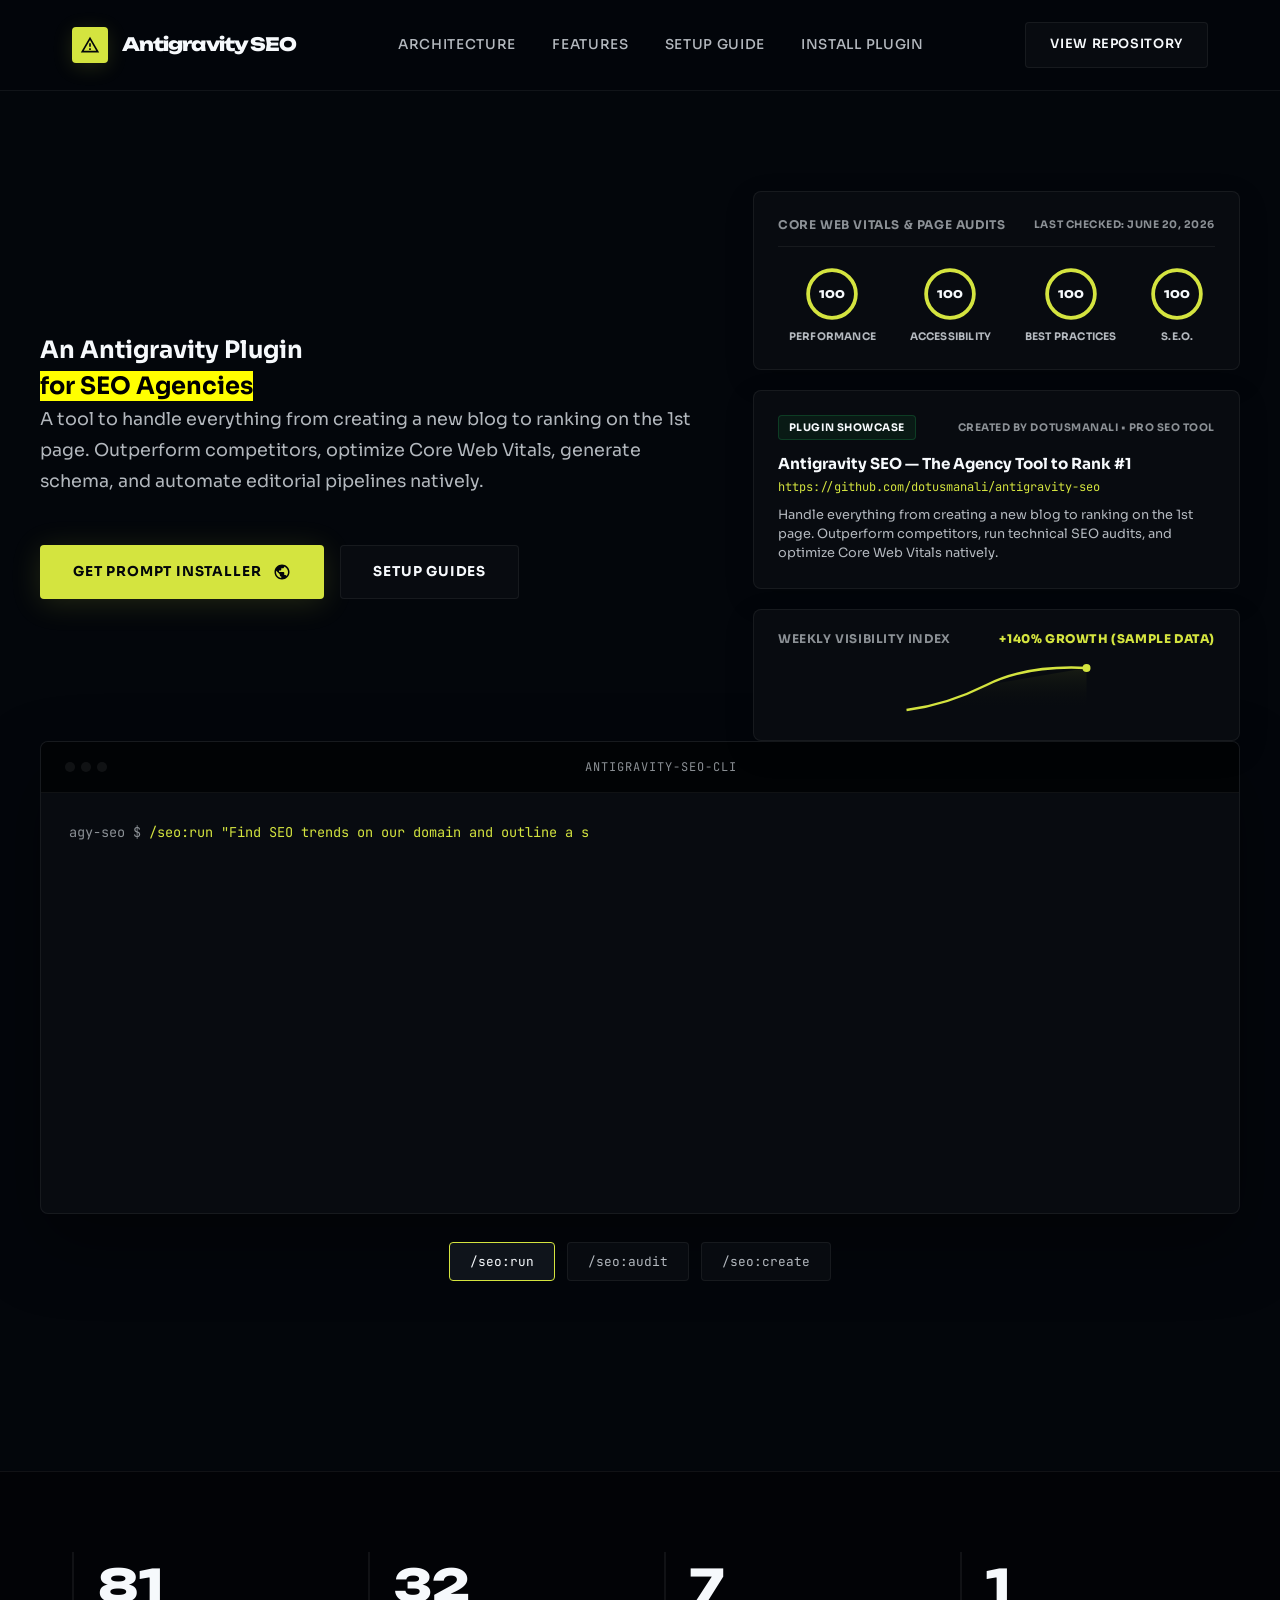
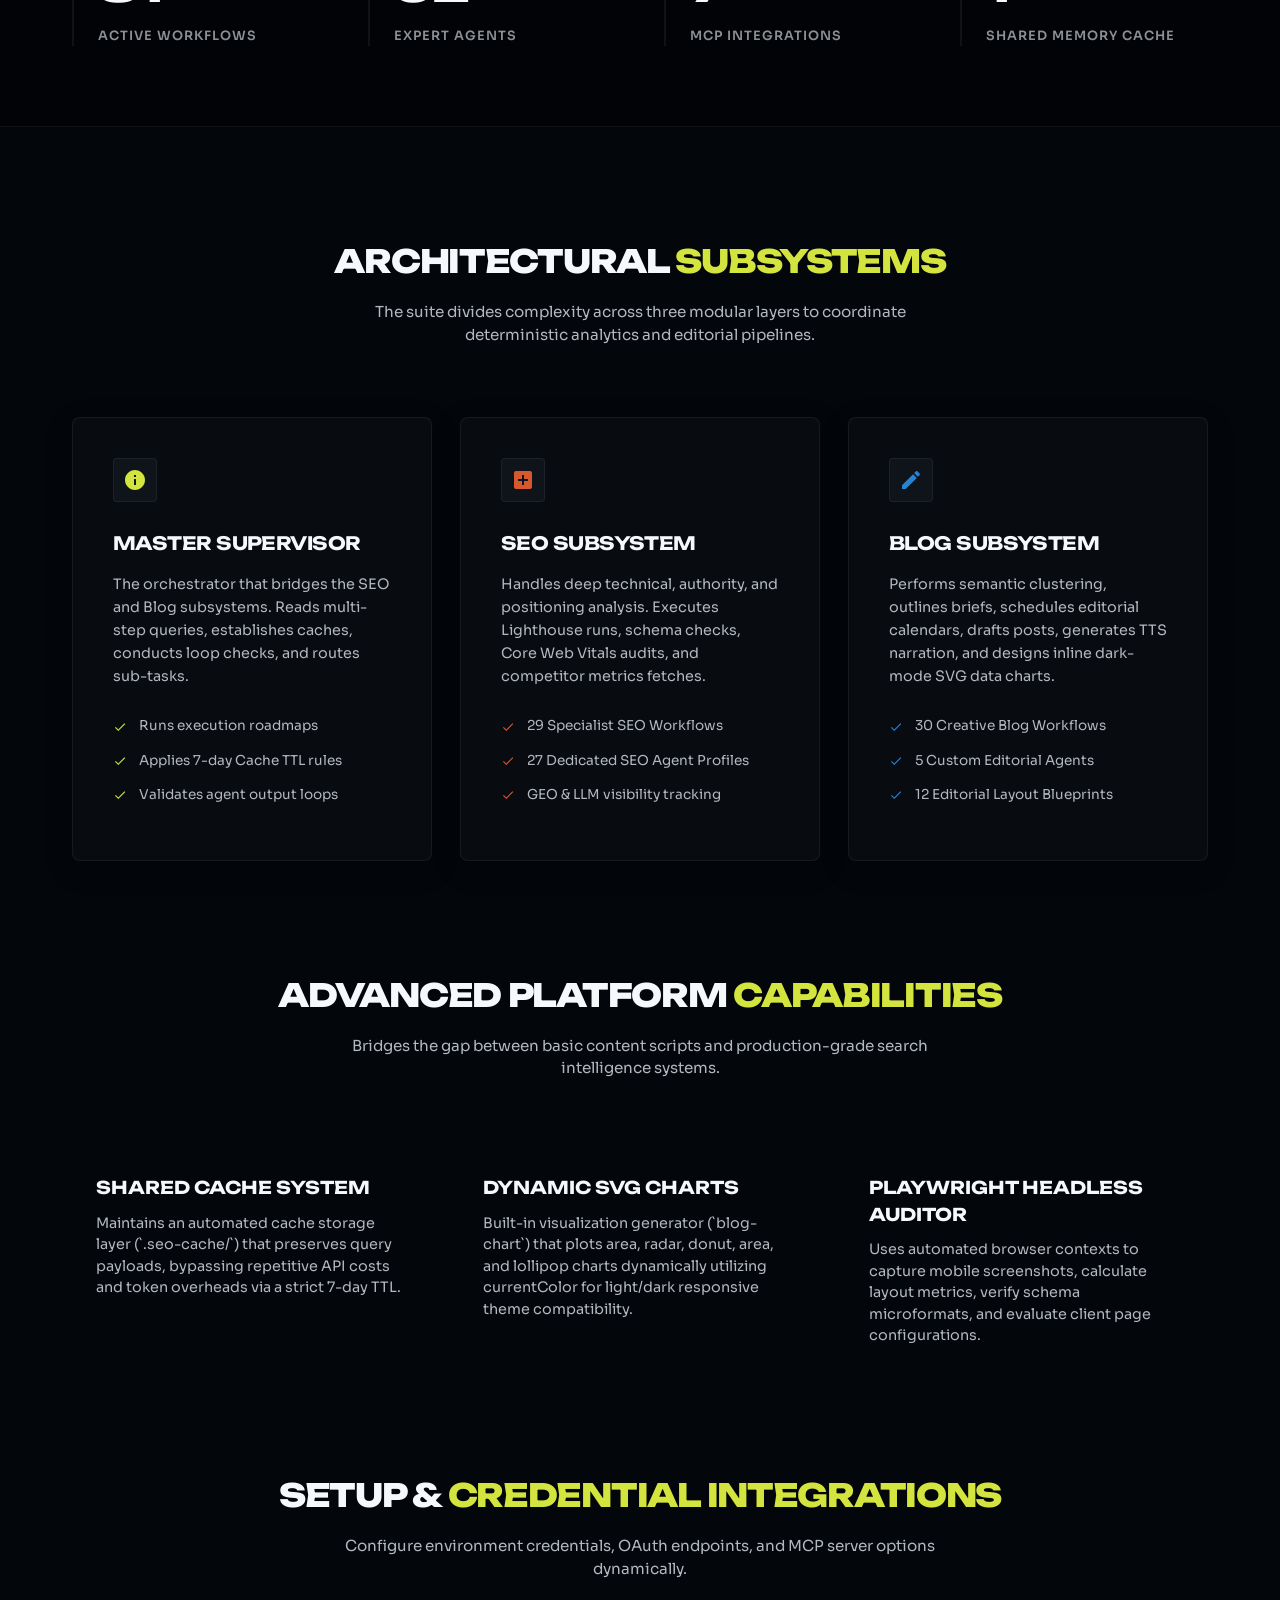
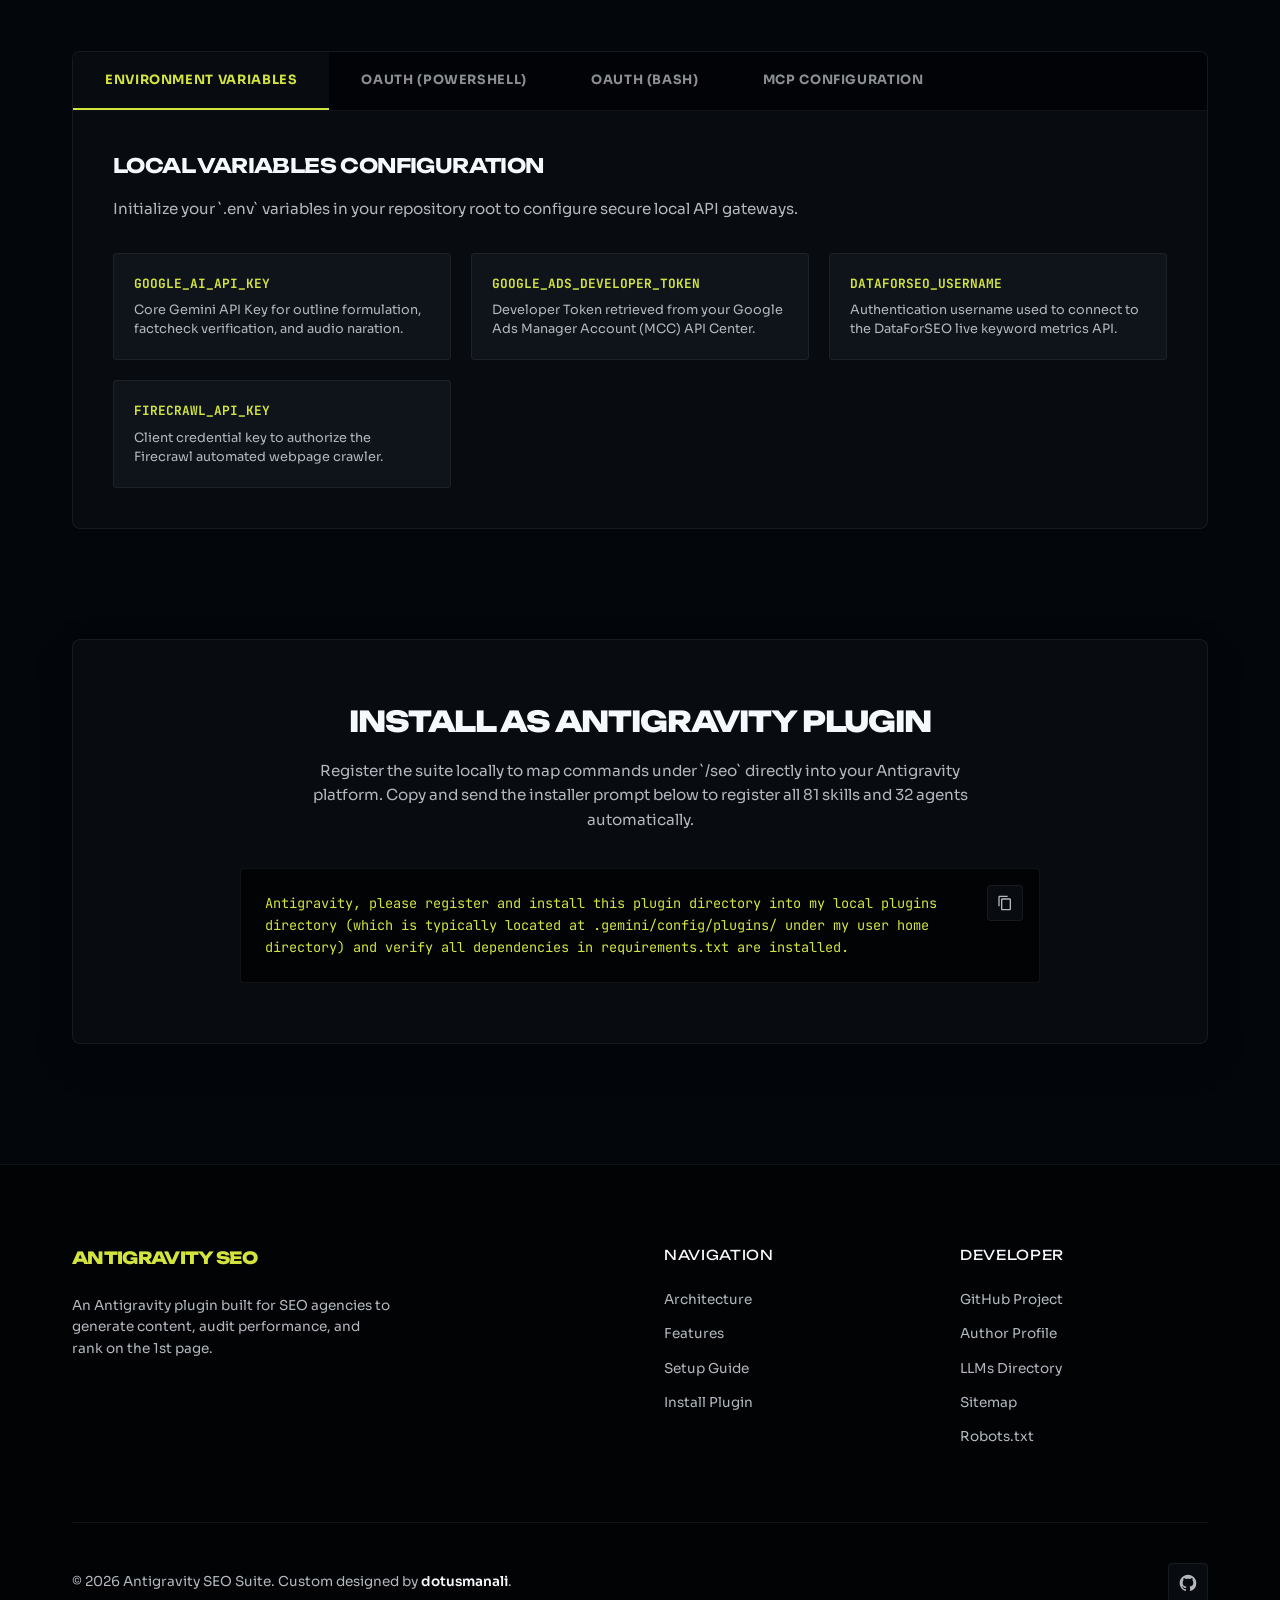
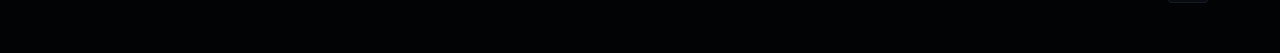
==== commit a6d9df79: "chore: align stats counts, fix forced reflows, optimize accessibility headings, and fix contrast rat" ====
--- a/website/index.html
+++ b/website/index.html
@@ -55,151 +55,147 @@
     </div>
   </header>
 
-  <!-- Hero Section -->
-  <section class="hero container">
-    <div class="hero-grid">
-      <!-- Left Column: Copy & Actions -->
-      <div class="hero-text">
-        <h2>An Antigravity Plugin<br><mark>for SEO Agencies</mark></h2>
-        <p class="hero-description">
-          A tool to handle everything from creating a new blog to ranking on the 1st page. Outperform competitors, optimize Core Web Vitals, generate schema, and automate editorial pipelines natively.
-        </p>
-        <div class="hero-actions">
-          <a href="#install" class="btn primary">
-            <span>Get Prompt Installer</span>
-            <svg xmlns="http://www.w3.org/2000/svg" viewBox="0 0 24 24" width="18" height="18" fill="currentColor"><path d="M12 2C6.48 2 2 6.48 2 12s4.48 10 10 10 10-4.48 10-10S17.52 2 12 2zm-1 17.93c-3.95-.49-7-3.85-7-7.93 0-.62.08-1.21.21-1.79L9 15v1c0 1.1.9 2 2 2v1.93zm6.9-2.54c-.26-.81-1-1.39-1.9-1.39h-1v-3c0-.55-.45-1-1-1H8v-2h2c.55 0 1-.45 1-1V7h2c1.1 0 2-.9 2-2v-.41c2.93 1.19 5 4.06 5 7.41 0 2.08-.8 3.97-2.1 5.39z"/></svg>
-          </a>
-          <a href="#setup" class="btn secondary">
-            <span>Setup Guides</span>
-          </a>
-        </div>
-      </div>
-
-      <!-- Right Column: SEO Dashboard Mockups -->
-      <div class="hero-visual">
-        <!-- Core Web Vitals / Lighthouse Gauges -->
-        <div class="lighthouse-card">
-          <div class="lighthouse-header">
-            <span>Core Web Vitals &amp; Page Audits</span>
-            <span class="pulse-indicator">LIVE</span>
-          </div>
-          <div class="gauges-wrapper">
-            <div class="gauge-item">
-              <svg class="gauge-svg" viewBox="0 0 36 36">
-                <path class="gauge-bg" d="M18 2.0845 a 15.9155 15.9155 0 0 1 0 31.831 a 15.9155 15.9155 0 0 1 0 -31.831" fill="none" stroke="rgba(255,255,255,0.05)" stroke-width="2.5" />
-                <path class="gauge-fill performance" stroke-dasharray="100, 100" d="M18 2.0845 a 15.9155 15.9155 0 0 1 0 31.831 a 15.9155 15.9155 0 0 1 0 -31.831" fill="none" stroke="var(--accent-volt)" stroke-width="2.5" stroke-linecap="round" />
-                <text x="18" y="20.5" class="gauge-text" fill="var(--text-primary)" font-family="var(--font-display)" font-size="7" font-weight="800" text-anchor="middle">100</text>
+  <!-- Main Content Area -->
+  <main>
+    <!-- Hero Section -->
+    <section class="hero container">
+      <div class="hero-grid">
+        <!-- Left Column: Copy & Actions -->
+        <div class="hero-text">
+          <h1>An Antigravity Plugin<br><mark>for SEO Agencies</mark></h1>
+          <p class="hero-description">
+            A tool to handle everything from creating a new blog to ranking on the 1st page. Outperform competitors, optimize Core Web Vitals, generate schema, and automate editorial pipelines natively.
+          </p>
+          <div class="hero-actions">
+            <a href="#install" class="btn primary">
+              <span>Get Prompt Installer</span>
+              <svg xmlns="http://www.w3.org/2000/svg" viewBox="0 0 24 24" width="18" height="18" fill="currentColor"><path d="M12 2C6.48 2 2 6.48 2 12s4.48 10 10 10 10-4.48 10-10S17.52 2 12 2zm-1 17.93c-3.95-.49-7-3.85-7-7.93 0-.62.08-1.21.21-1.79L9 15v1c0 1.1.9 2 2 2v1.93zm6.9-2.54c-.26-.81-1-1.39-1.9-1.39h-1v-3c0-.55-.45-1-1-1H8v-2h2c.55 0 1-.45 1-1V7h2c1.1 0 2-.9 2-2v-.41c2.93 1.19 5 4.06 5 7.41 0 2.08-.8 3.97-2.1 5.39z"/></svg>
+            </a>
+            <a href="#setup" class="btn secondary">
+              <span>Setup Guides</span>
+            </a>
+          </div>
+        </div>
+
+        <!-- Right Column: SEO Dashboard Mockups -->
+        <div class="hero-visual">
+          <!-- Core Web Vitals / Lighthouse Gauges -->
+          <div class="lighthouse-card">
+            <div class="lighthouse-header">
+              <span>Core Web Vitals &amp; Page Audits</span>
+              <span style="font-size: 0.65rem; font-weight: 700; text-transform: uppercase; color: var(--text-muted); letter-spacing: 0.05em;">Last Checked: June 20, 2026</span>
+            </div>
+            <div class="gauges-wrapper">
+              <div class="gauge-item">
+                <svg class="gauge-svg" viewBox="0 0 36 36">
+                  <path class="gauge-bg" d="M18 2.0845 a 15.9155 15.9155 0 0 1 0 31.831 a 15.9155 15.9155 0 0 1 0 -31.831" fill="none" stroke="rgba(255,255,255,0.05)" stroke-width="2.5" />
+                  <path class="gauge-fill performance" stroke-dasharray="100, 100" d="M18 2.0845 a 15.9155 15.9155 0 0 1 0 31.831 a 15.9155 15.9155 0 0 1 0 -31.831" fill="none" stroke="var(--accent-volt)" stroke-width="2.5" stroke-linecap="round" />
+                  <text x="18" y="20.5" class="gauge-text" fill="var(--text-primary)" font-family="var(--font-display)" font-size="7" font-weight="800" text-anchor="middle">100</text>
+                </svg>
+                <span>Performance</span>
+              </div>
+              <div class="gauge-item">
+                <svg class="gauge-svg" viewBox="0 0 36 36">
+                  <path class="gauge-bg" d="M18 2.0845 a 15.9155 15.9155 0 0 1 0 31.831 a 15.9155 15.9155 0 0 1 0 -31.831" fill="none" stroke="rgba(255,255,255,0.05)" stroke-width="2.5" />
+                  <path class="gauge-fill accessibility" stroke-dasharray="100, 100" d="M18 2.0845 a 15.9155 15.9155 0 0 1 0 31.831 a 15.9155 15.9155 0 0 1 0 -31.831" fill="none" stroke="var(--accent-volt)" stroke-width="2.5" stroke-linecap="round" />
+                  <text x="18" y="20.5" class="gauge-text" fill="var(--text-primary)" font-family="var(--font-display)" font-size="7" font-weight="800" text-anchor="middle">100</text>
+                </svg>
+                <span>Accessibility</span>
+              </div>
+              <div class="gauge-item">
+                <svg class="gauge-svg" viewBox="0 0 36 36">
+                  <path class="gauge-bg" d="M18 2.0845 a 15.9155 15.9155 0 0 1 0 31.831 a 15.9155 15.9155 0 0 1 0 -31.831" fill="none" stroke="rgba(255,255,255,0.05)" stroke-width="2.5" />
+                  <path class="gauge-fill practices" stroke-dasharray="100, 100" d="M18 2.0845 a 15.9155 15.9155 0 0 1 0 31.831 a 15.9155 15.9155 0 0 1 0 -31.831" fill="none" stroke="var(--accent-volt)" stroke-width="2.5" stroke-linecap="round" />
+                  <text x="18" y="20.5" class="gauge-text" fill="var(--text-primary)" font-family="var(--font-display)" font-size="7" font-weight="800" text-anchor="middle">100</text>
+                </svg>
+                <span>Best Practices</span>
+              </div>
+              <div class="gauge-item">
+                <svg class="gauge-svg" viewBox="0 0 36 36">
+                  <path class="gauge-bg" d="M18 2.0845 a 15.9155 15.9155 0 0 1 0 31.831 a 15.9155 15.9155 0 0 1 0 -31.831" fill="none" stroke="rgba(255,255,255,0.05)" stroke-width="2.5" />
+                  <path class="gauge-fill seo" stroke-dasharray="100, 100" d="M18 2.0845 a 15.9155 15.9155 0 0 1 0 31.831 a 15.9155 15.9155 0 0 1 0 -31.831" fill="none" stroke="var(--accent-volt)" stroke-width="2.5" stroke-linecap="round" />
+                  <text x="18" y="20.5" class="gauge-text" fill="var(--text-primary)" font-family="var(--font-display)" font-size="7" font-weight="800" text-anchor="middle">100</text>
+                </svg>
+                <span>S.E.O.</span>
+              </div>
+            </div>
+          </div>
+
+          <!-- Google Search Result Rank #1 Simulator -->
+          <div class="serp-card">
+            <div class="serp-header">
+              <span class="serp-badge">Plugin Showcase</span>
+              <span style="font-size: 0.65rem; color: var(--text-muted); font-weight: 700; text-transform: uppercase; letter-spacing: 0.05em;">Created by dotusmanali &bull; Pro SEO Tool</span>
+            </div>
+            <div class="serp-title">Antigravity SEO — The Agency Tool to Rank #1</div>
+            <div class="serp-url">https://github.com/dotusmanali/antigravity-seo</div>
+            <p class="serp-desc">Handle everything from creating a new blog to ranking on the 1st page. Outperform competitors, run technical SEO audits, and optimize Core Web Vitals natively.</p>
+          </div>
+
+          <!-- Position Visibility climb chart -->
+          <div class="visibility-card">
+            <div class="chart-header">
+              <span>Weekly Visibility Index</span>
+              <span class="stat-trend">+140% Growth (Sample Data)</span>
+            </div>
+            <div class="chart-body">
+              <svg class="line-chart-svg" viewBox="0 0 200 60">
+                <path d="M10 50 Q 50 45, 90 25 T 190 8" fill="none" stroke="var(--accent-volt)" stroke-width="2.5" />
+                <circle cx="190" cy="8" r="4" fill="var(--accent-volt)" />
+                <path d="M10 50 L 50 45 L 90 25 L 190 8 L 190 55 L 10 55 Z" fill="url(#chart-gradient)" opacity="0.08" />
+                <defs>
+                  <linearGradient id="chart-gradient" x1="0%" y1="0%" x2="0%" y2="100%">
+                    <stop offset="0%" stop-color="var(--accent-volt)" />
+                    <stop offset="100%" stop-color="transparent" />
+                  </linearGradient>
+                </defs>
               </svg>
-              <span>Performance</span>
             </div>
-            <div class="gauge-item">
-              <svg class="gauge-svg" viewBox="0 0 36 36">
-                <path class="gauge-bg" d="M18 2.0845 a 15.9155 15.9155 0 0 1 0 31.831 a 15.9155 15.9155 0 0 1 0 -31.831" fill="none" stroke="rgba(255,255,255,0.05)" stroke-width="2.5" />
-                <path class="gauge-fill accessibility" stroke-dasharray="100, 100" d="M18 2.0845 a 15.9155 15.9155 0 0 1 0 31.831 a 15.9155 15.9155 0 0 1 0 -31.831" fill="none" stroke="var(--accent-volt)" stroke-width="2.5" stroke-linecap="round" />
-                <text x="18" y="20.5" class="gauge-text" fill="var(--text-primary)" font-family="var(--font-display)" font-size="7" font-weight="800" text-anchor="middle">100</text>
-              </svg>
-              <span>Accessibility</span>
+          </div>
+        </div>
+      </div>
+
+      <!-- Live Command Mockup Terminal -->
+      <div class="terminal-section">
+        <div class="terminal-card">
+          <div class="terminal-header">
+            <div class="terminal-controls">
+              <div class="control-dot red"></div>
+              <div class="control-dot yellow"></div>
+              <div class="control-dot green"></div>
             </div>
-            <div class="gauge-item">
-              <svg class="gauge-svg" viewBox="0 0 36 36">
-                <path class="gauge-bg" d="M18 2.0845 a 15.9155 15.9155 0 0 1 0 31.831 a 15.9155 15.9155 0 0 1 0 -31.831" fill="none" stroke="rgba(255,255,255,0.05)" stroke-width="2.5" />
-                <path class="gauge-fill practices" stroke-dasharray="100, 100" d="M18 2.0845 a 15.9155 15.9155 0 0 1 0 31.831 a 15.9155 15.9155 0 0 1 0 -31.831" fill="none" stroke="var(--accent-volt)" stroke-width="2.5" stroke-linecap="round" />
-                <text x="18" y="20.5" class="gauge-text" fill="var(--text-primary)" font-family="var(--font-display)" font-size="7" font-weight="800" text-anchor="middle">100</text>
-              </svg>
-              <span>Best Practices</span>
-            </div>
-            <div class="gauge-item">
-              <svg class="gauge-svg" viewBox="0 0 36 36">
-                <path class="gauge-bg" d="M18 2.0845 a 15.9155 15.9155 0 0 1 0 31.831 a 15.9155 15.9155 0 0 1 0 -31.831" fill="none" stroke="rgba(255,255,255,0.05)" stroke-width="2.5" />
-                <path class="gauge-fill seo" stroke-dasharray="100, 100" d="M18 2.0845 a 15.9155 15.9155 0 0 1 0 31.831 a 15.9155 15.9155 0 0 1 0 -31.831" fill="none" stroke="var(--accent-volt)" stroke-width="2.5" stroke-linecap="round" />
-                <text x="18" y="20.5" class="gauge-text" fill="var(--text-primary)" font-family="var(--font-display)" font-size="7" font-weight="800" text-anchor="middle">100</text>
-              </svg>
-              <span>S.E.O.</span>
-            </div>
-          </div>
-        </div>
-
-        <!-- Google Search Result Rank #1 Simulator -->
-        <div class="serp-card">
-          <div class="serp-header">
-            <span class="serp-badge">Position #1 Organic</span>
-            <div class="serp-stars">
-              <svg viewBox="0 0 24 24"><path d="M12 17.27L18.18 21l-1.64-7.03L22 9.24l-7.19-.61L12 2 9.19 8.63 2 9.24l5.46 4.73L5.82 21z"/></svg>
-              <svg viewBox="0 0 24 24"><path d="M12 17.27L18.18 21l-1.64-7.03L22 9.24l-7.19-.61L12 2 9.19 8.63 2 9.24l5.46 4.73L5.82 21z"/></svg>
-              <svg viewBox="0 0 24 24"><path d="M12 17.27L18.18 21l-1.64-7.03L22 9.24l-7.19-.61L12 2 9.19 8.63 2 9.24l5.46 4.73L5.82 21z"/></svg>
-              <svg viewBox="0 0 24 24"><path d="M12 17.27L18.18 21l-1.64-7.03L22 9.24l-7.19-.61L12 2 9.19 8.63 2 9.24l5.46 4.73L5.82 21z"/></svg>
-              <svg viewBox="0 0 24 24"><path d="M12 17.27L18.18 21l-1.64-7.03L22 9.24l-7.19-.61L12 2 9.19 8.63 2 9.24l5.46 4.73L5.82 21z"/></svg>
-            </div>
-          </div>
-          <div class="serp-title">Antigravity SEO — The Agency Tool to Rank #1</div>
-          <div class="serp-url">https://github.com/dotusmanali/antigravity-seo</div>
-          <p class="serp-desc">Handle everything from creating a new blog to ranking on the 1st page. Outperform competitors, run technical SEO audits, and optimize Core Web Vitals natively.</p>
-        </div>
-
-        <!-- Position Visibility climb chart -->
-        <div class="visibility-card">
-          <div class="chart-header">
-            <span>Weekly Visibility Index</span>
-            <span class="stat-trend">+140% Growth</span>
-          </div>
-          <div class="chart-body">
-            <svg class="line-chart-svg" viewBox="0 0 200 60">
-              <path d="M10 50 Q 50 45, 90 25 T 190 8" fill="none" stroke="var(--accent-volt)" stroke-width="2.5" />
-              <circle cx="190" cy="8" r="4" fill="var(--accent-volt)" />
-              <path d="M10 50 L 50 45 L 90 25 L 190 8 L 190 55 L 10 55 Z" fill="url(#chart-gradient)" opacity="0.08" />
-              <defs>
-                <linearGradient id="chart-gradient" x1="0%" y1="0%" x2="0%" y2="100%">
-                  <stop offset="0%" stop-color="var(--accent-volt)" />
-                  <stop offset="100%" stop-color="transparent" />
-                </linearGradient>
-              </defs>
-            </svg>
-          </div>
-        </div>
-      </div>
-    </div>
-
-    <!-- Live Command Mockup Terminal -->
-    <div class="terminal-section">
-      <div class="terminal-card">
-        <div class="terminal-header">
-          <div class="terminal-controls">
-            <div class="control-dot red"></div>
-            <div class="control-dot yellow"></div>
-            <div class="control-dot green"></div>
-          </div>
-          <div class="terminal-title">antigravity-seo-cli</div>
-          <div></div>
-        </div>
-        <div class="terminal-body" id="terminal-body">
-          <!-- Terminal Content Typed by JS -->
-        </div>
-      </div>
-      <div class="command-triggers">
-        <button class="trigger-tag active" data-command="seo:run">/seo:run</button>
-        <button class="trigger-tag" data-command="seo:audit">/seo:audit</button>
-        <button class="trigger-tag" data-command="seo:create">/seo:create</button>
-      </div>
-    </div>
-  </section>
+            <div class="terminal-title">antigravity-seo-cli</div>
+            <div></div>
+          </div>
+          <div class="terminal-body" id="terminal-body">
+            <!-- Terminal Content Typed by JS -->
+          </div>
+        </div>
+        <div class="command-triggers">
+          <button class="trigger-tag active" data-command="seo:run">/seo:run</button>
+          <button class="trigger-tag" data-command="seo:audit">/seo:audit</button>
+          <button class="trigger-tag" data-command="seo:create">/seo:create</button>
+        </div>
+      </div>
+    </section>
 
   <!-- Metrics / Stats Section -->
   <section class="stats">
     <div class="container stats-grid">
       <div class="stat-item">
-        <h3>83</h3>
+        <div class="stat-number">81</div>
         <p>Active Workflows</p>
       </div>
       <div class="stat-item">
-        <h3>32</h3>
+        <div class="stat-number">32</div>
         <p>Expert Agents</p>
       </div>
       <div class="stat-item">
-        <h3>7</h3>
+        <div class="stat-number">7</div>
         <p>MCP Integrations</p>
       </div>
       <div class="stat-item">
-        <h3>1</h3>
+        <div class="stat-number">1</div>
         <p>Shared Memory Cache</p>
       </div>
     </div>
@@ -291,15 +287,15 @@
     </div>
     <div style="display: grid; grid-template-columns: repeat(auto-fit, minmax(280px, 1fr)); gap: 24px;">
       <div style="padding: 24px; border: 1px solid var(--border-glow); border-radius: 12px; background: var(--glass-bg);">
-        <h4 style="margin-bottom: 12px; color: var(--accent-cyan);">Shared Cache System</h4>
+        <h3 style="margin-bottom: 12px; color: var(--accent-cyan); font-family: var(--font-display); font-size: 1.1rem; font-weight: 700; text-transform: uppercase;">Shared Cache System</h3>
         <p style="color: var(--text-secondary); font-size: 0.9rem; line-height: 1.5;">Maintains an automated cache storage layer (`.seo-cache/`) that preserves query payloads, bypassing repetitive API costs and token overheads via a strict 7-day TTL.</p>
       </div>
       <div style="padding: 24px; border: 1px solid var(--border-glow); border-radius: 12px; background: var(--glass-bg);">
-        <h4 style="margin-bottom: 12px; color: var(--accent-purple);">Dynamic SVG Charts</h4>
+        <h3 style="margin-bottom: 12px; color: var(--accent-purple); font-family: var(--font-display); font-size: 1.1rem; font-weight: 700; text-transform: uppercase;">Dynamic SVG Charts</h3>
         <p style="color: var(--text-secondary); font-size: 0.9rem; line-height: 1.5;">Built-in visualization generator (`blog-chart`) that plots area, radar, donut, area, and lollipop charts dynamically utilizing currentColor for light/dark responsive theme compatibility.</p>
       </div>
       <div style="padding: 24px; border: 1px solid var(--border-glow); border-radius: 12px; background: var(--glass-bg);">
-        <h4 style="margin-bottom: 12px; color: var(--accent-orange);">Playwright Headless Auditor</h4>
+        <h3 style="margin-bottom: 12px; color: var(--accent-orange); font-family: var(--font-display); font-size: 1.1rem; font-weight: 700; text-transform: uppercase;">Playwright Headless Auditor</h3>
         <p style="color: var(--text-secondary); font-size: 0.9rem; line-height: 1.5;">Uses automated browser contexts to capture mobile screenshots, calculate layout metrics, verify schema microformats, and evaluate client page configurations.</p>
       </div>
     </div>
@@ -449,7 +445,7 @@
   <section class="container" id="install" style="margin-bottom: 120px;">
     <div class="plugin-banner">
       <h2>Install as Antigravity Plugin</h2>
-      <p>Register the suite locally to map commands under `/seo` directly into your Antigravity platform. Copy and send the installer prompt below to register all 83 skills and 32 agents automatically.</p>
+      <p>Register the suite locally to map commands under `/seo` directly into your Antigravity platform. Copy and send the installer prompt below to register all 81 skills and 32 agents automatically.</p>
       
       <div class="prompt-card">
         <div class="prompt-text" id="install-prompt">Antigravity, please register and install this plugin directory into my local plugins directory (which is typically located at .gemini/config/plugins/ under my user home directory) and verify all dependencies in requirements.txt are installed.</div>
@@ -460,16 +456,18 @@
     </div>
   </section>
 
+  </main>
+
   <!-- Footer -->
   <footer>
     <div class="container">
       <div class="footer-grid">
         <div class="footer-col" style="grid-column: span 2;">
-          <h4 class="footer-logo">Antigravity SEO</h4>
+          <div class="footer-logo">Antigravity SEO</div>
           <p style="color: var(--text-secondary); line-height: 1.6; max-width: 320px;">An Antigravity plugin built for SEO agencies to generate content, audit performance, and rank on the 1st page.</p>
         </div>
         <div class="footer-col">
-          <h4>Navigation</h4>
+          <div class="footer-col-title">Navigation</div>
           <ul class="footer-links">
             <li><a href="#subsystems">Architecture</a></li>
             <li><a href="#features">Features</a></li>
@@ -478,7 +476,7 @@
           </ul>
         </div>
         <div class="footer-col">
-          <h4>Developer</h4>
+          <div class="footer-col-title">Developer</div>
           <ul class="footer-links">
             <li><a href="https://github.com/dotusmanali/antigravity-seo" target="_blank" rel="noopener noreferrer">GitHub Project</a></li>
             <li><a href="https://github.com/dotusmanali" target="_blank" rel="noopener noreferrer">Author Profile</a></li>
--- a/website/style.css
+++ b/website/style.css
@@ -16,7 +16,7 @@
   
   --text-primary: oklch(98% 0.005 255);     /* Crisp slate ice-white */
   --text-secondary: oklch(78% 0.01 255);    /* Low-contrast readable body */
-  --text-muted: oklch(52% 0.01 255);        /* Structural subtext */
+  --text-muted: oklch(65% 0.01 255);        /* Structural subtext */
   
   --border-default: oklch(100% 0 0 / 6%);   /* Precision structural gridline */
   --border-active: oklch(88% 0.18 115 / 35%);
@@ -550,7 +550,7 @@
   border-left-color: var(--accent-volt);
 }
 
-.stat-item h3 {
+.stat-item h3, .stat-item .stat-number {
   font-family: var(--font-display);
   font-size: 2.8rem;
   font-weight: 800;
@@ -878,7 +878,7 @@
   margin-bottom: 60px;
 }
 
-.footer-col h4 {
+.footer-col h4, .footer-col-title {
   font-family: var(--font-display);
   color: var(--text-primary);
   font-size: 0.85rem;
@@ -926,6 +926,7 @@
   font-size: 1.05rem;
   letter-spacing: -0.04em;
   color: var(--accent-volt);
+  margin-bottom: 24px;
 }
 
 .social-links {
--- a/website/style.css
+++ b/website/style.css
@@ -16,7 +16,7 @@
   
   --text-primary: oklch(98% 0.005 255);     /* Crisp slate ice-white */
   --text-secondary: oklch(78% 0.01 255);    /* Low-contrast readable body */
-  --text-muted: oklch(52% 0.01 255);        /* Structural subtext */
+  --text-muted: oklch(65% 0.01 255);        /* Structural subtext */
   
   --border-default: oklch(100% 0 0 / 6%);   /* Precision structural gridline */
   --border-active: oklch(88% 0.18 115 / 35%);
@@ -550,7 +550,7 @@
   border-left-color: var(--accent-volt);
 }
 
-.stat-item h3 {
+.stat-item h3, .stat-item .stat-number {
   font-family: var(--font-display);
   font-size: 2.8rem;
   font-weight: 800;
@@ -878,7 +878,7 @@
   margin-bottom: 60px;
 }
 
-.footer-col h4 {
+.footer-col h4, .footer-col-title {
   font-family: var(--font-display);
   color: var(--text-primary);
   font-size: 0.85rem;
@@ -926,6 +926,7 @@
   font-size: 1.05rem;
   letter-spacing: -0.04em;
   color: var(--accent-volt);
+  margin-bottom: 24px;
 }
 
 .social-links {
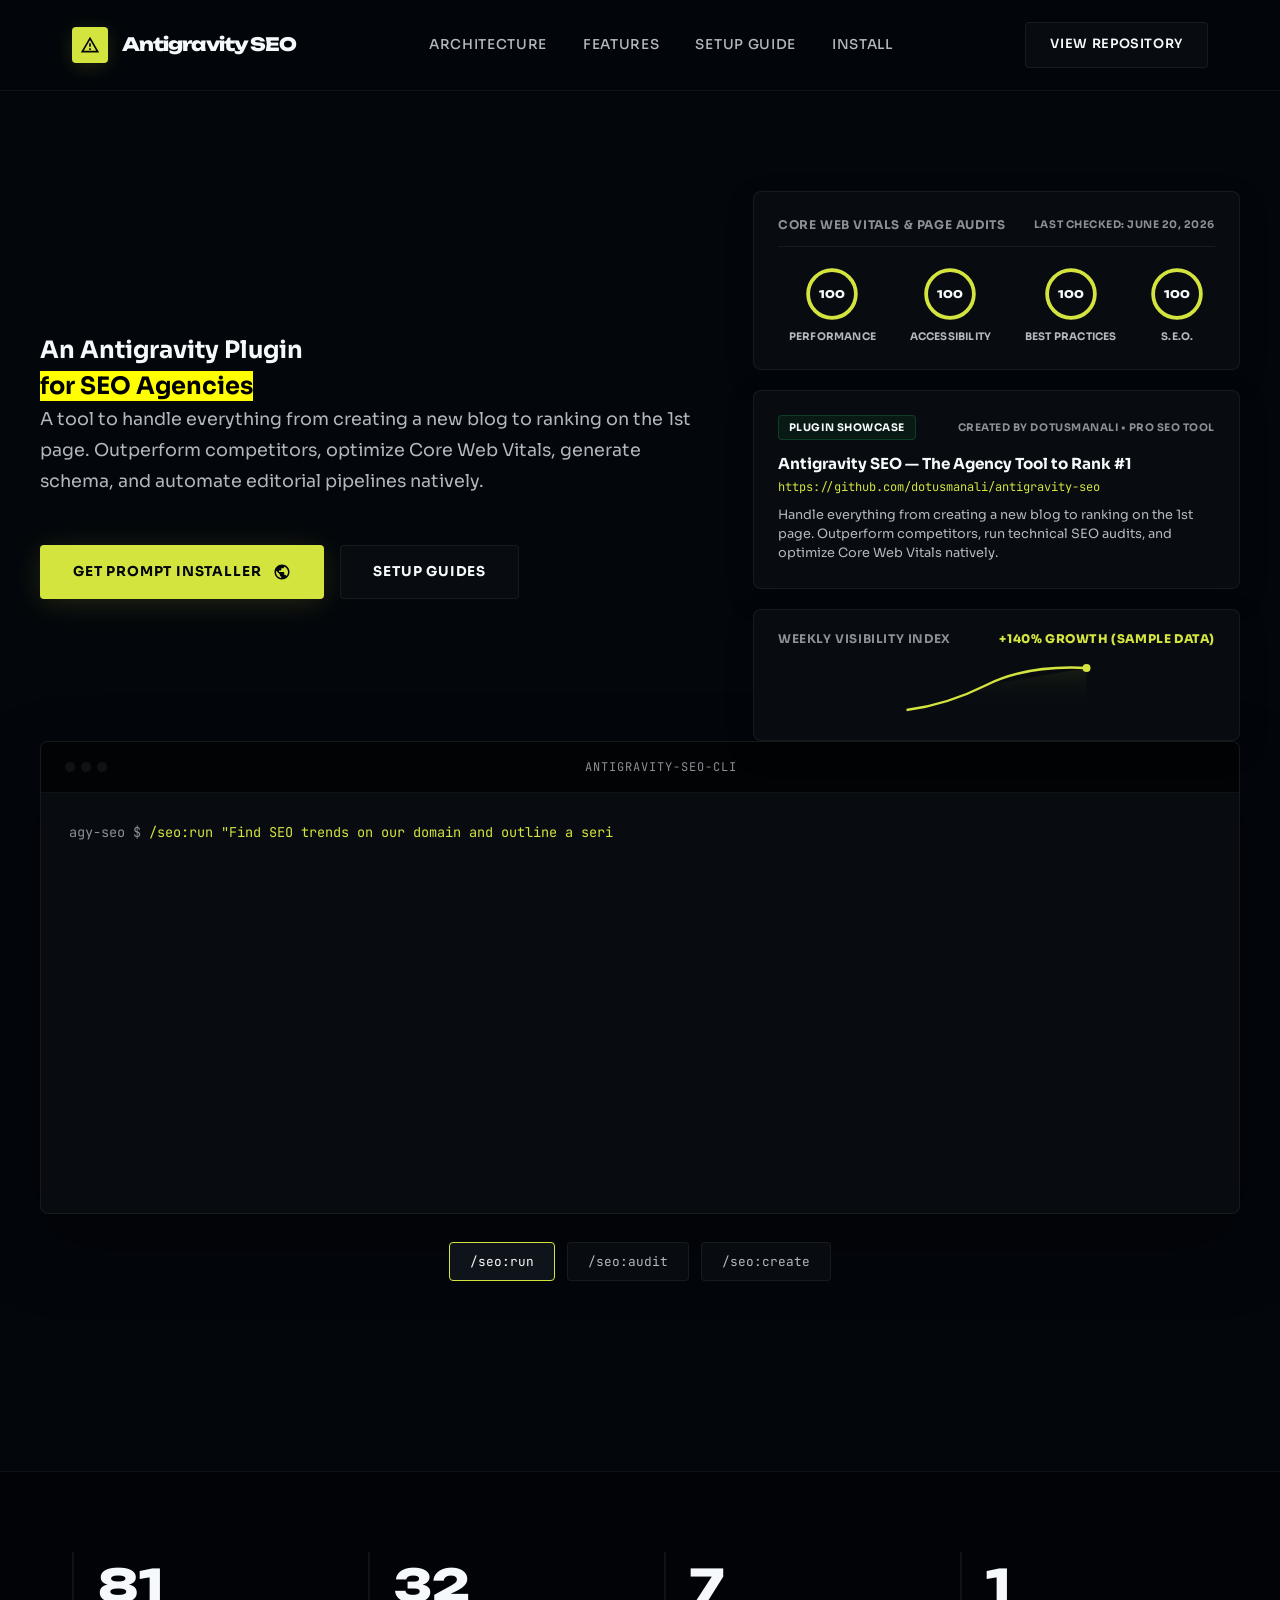
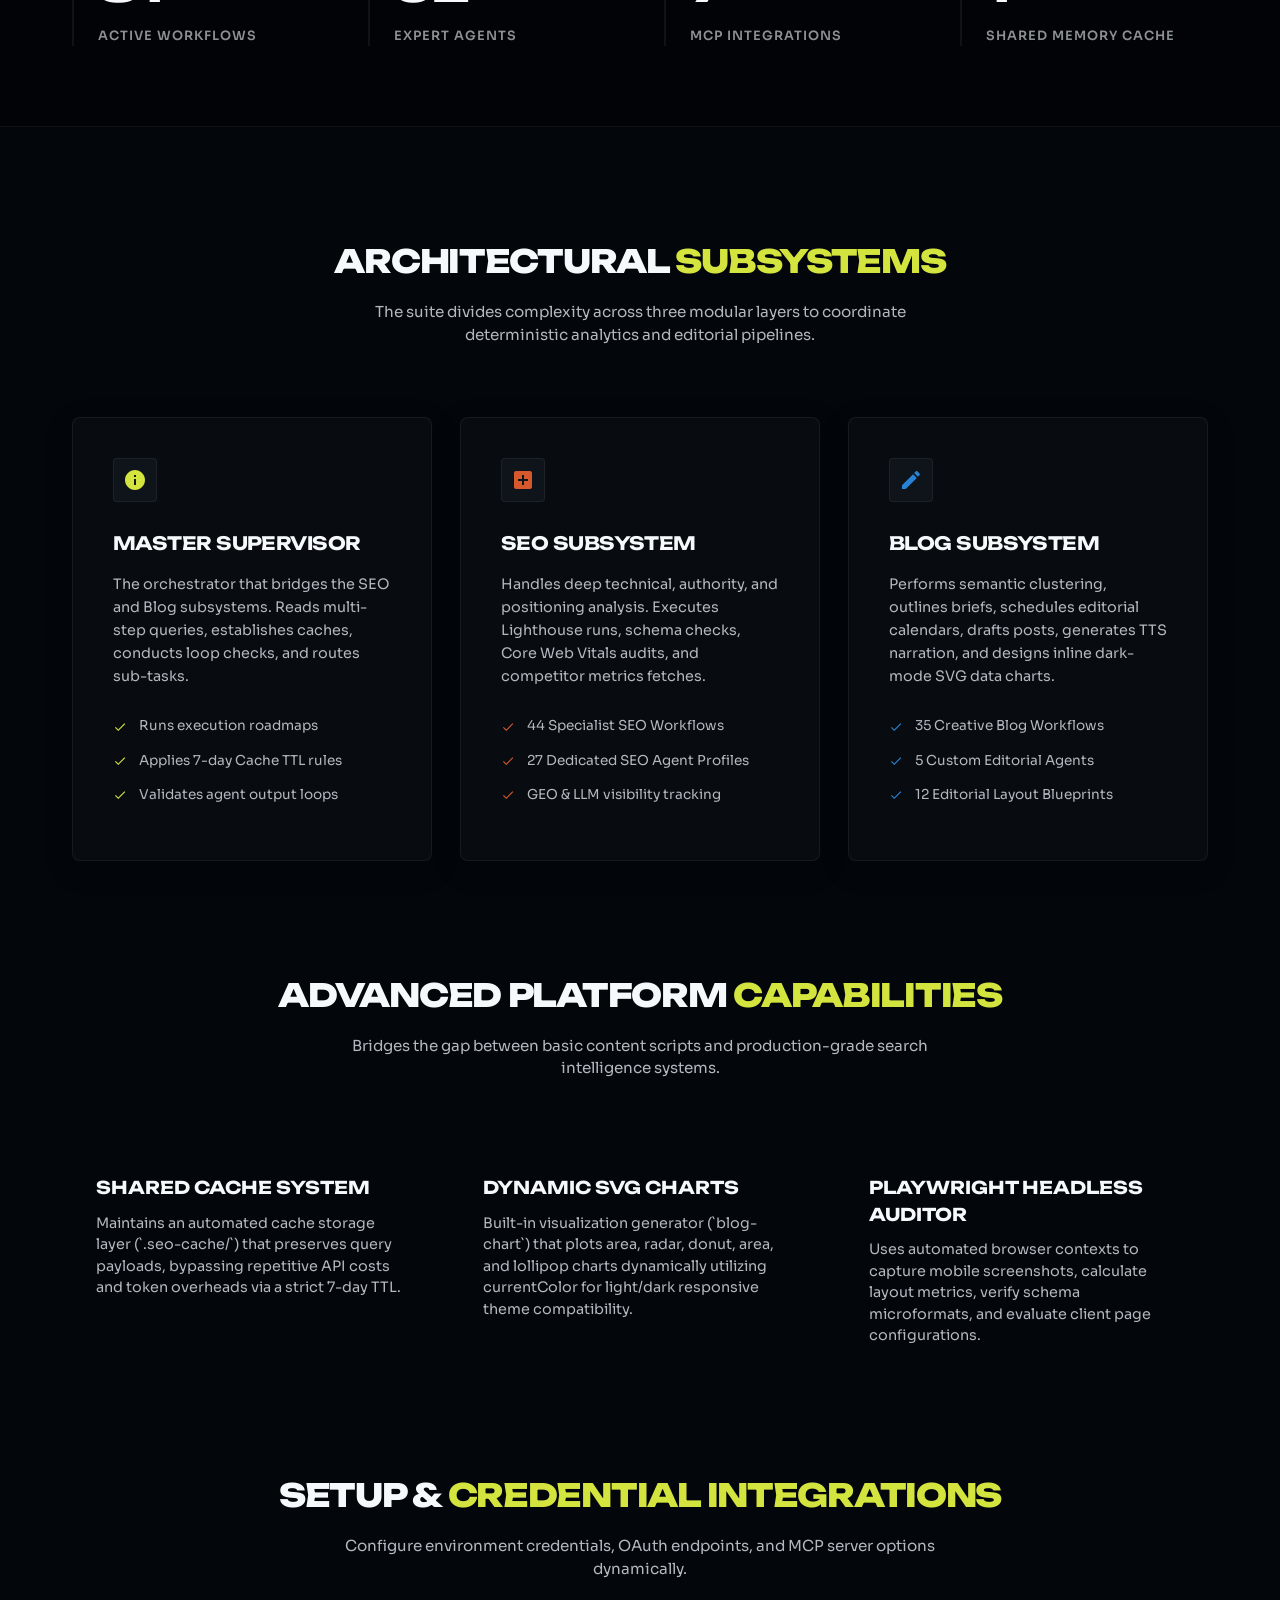
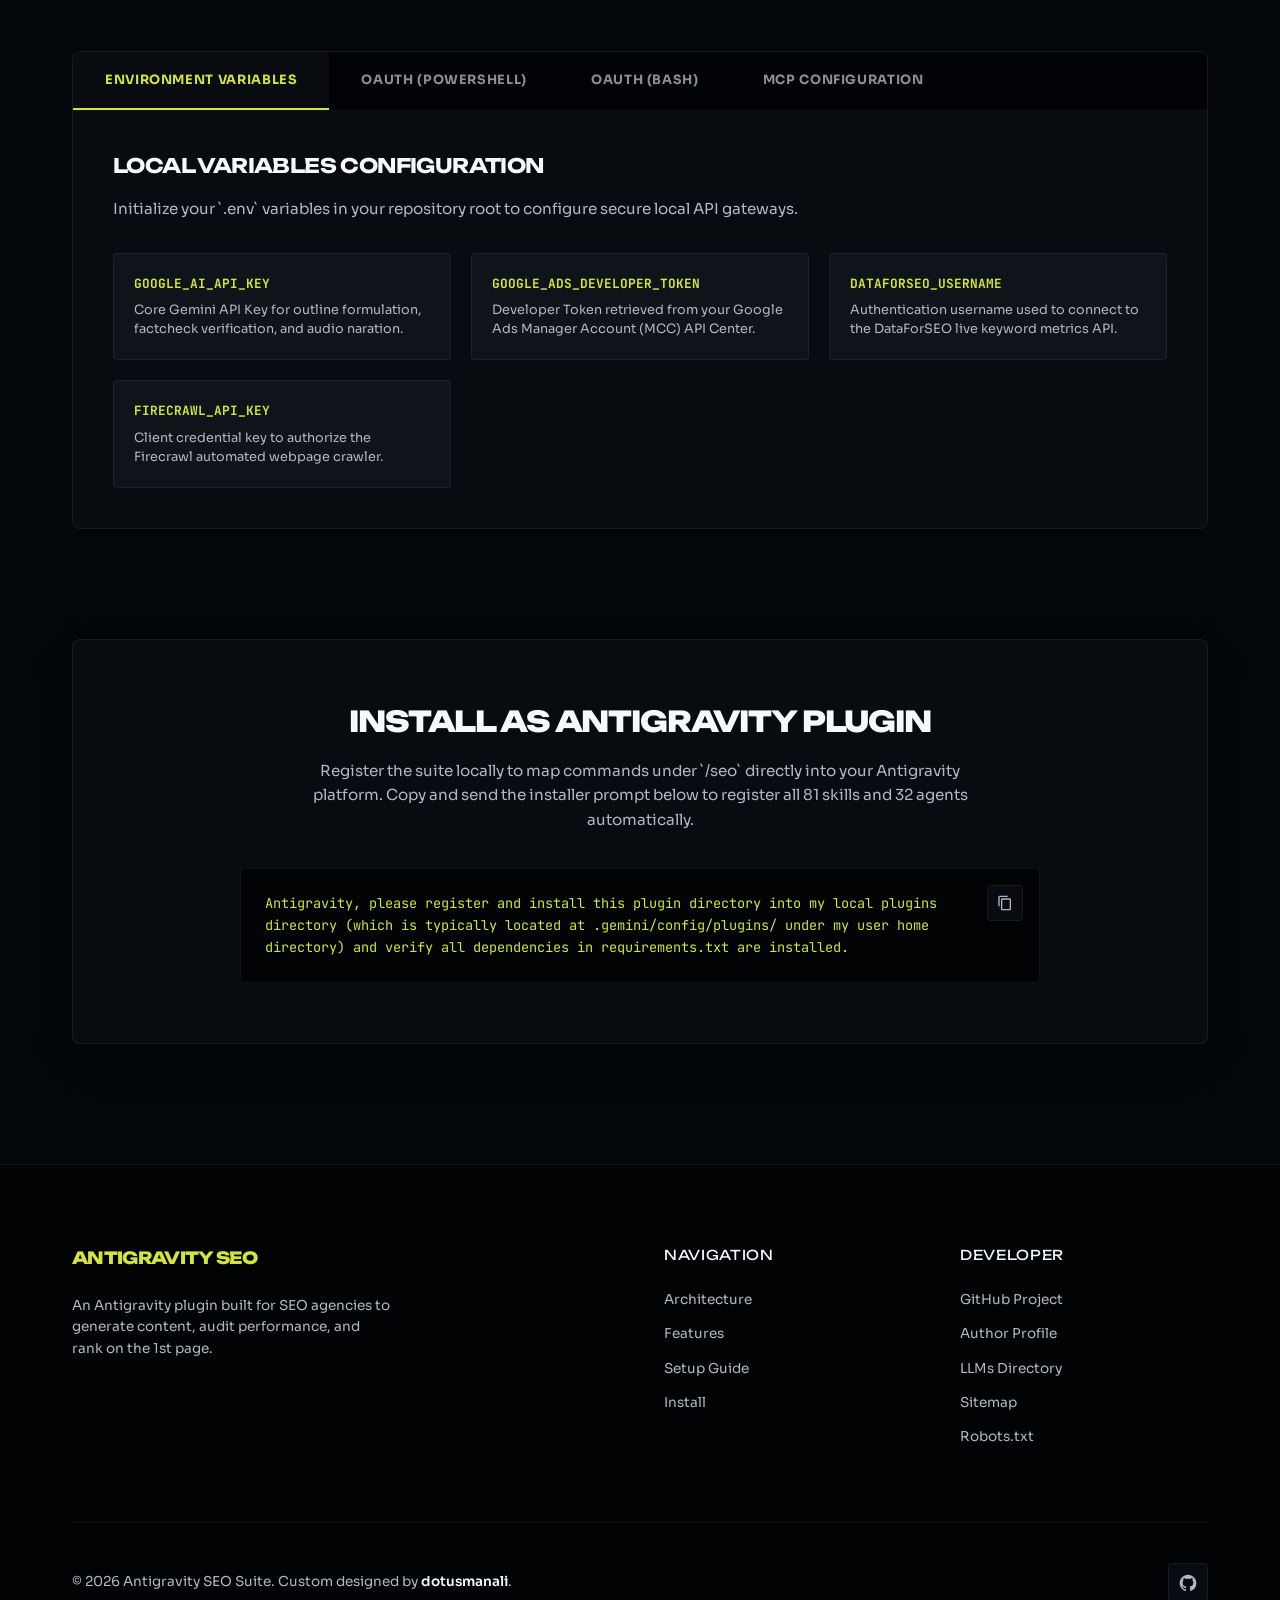
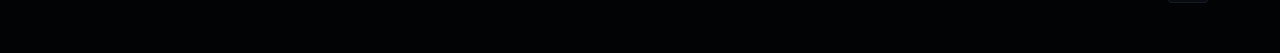
==== commit e898ee82: "feat: expand showcase site to multi-page with clean URLs, verify exact workflow/agent counts, and ad" ====
--- a/website/index.html
+++ b/website/index.html
@@ -31,13 +31,16 @@
 
   <!-- JS Deferred -->
   <script src="app.js" defer></script>
+  
+  <!-- Premium Minimalist SVG Favicon (Volt SEO emblem) -->
+  <link rel="icon" type="image/svg+xml" href="data:image/svg+xml,%3Csvg xmlns='http://www.w3.org/2000/svg' viewBox='0 0 100 100'%3E%3Crect width='100' height='100' rx='24' fill='%2305080d'/%3E%3Cpath d='M30 70 L50 30 L70 70' fill='none' stroke='%23dfff4f' stroke-width='10' stroke-linecap='round' stroke-linejoin='round'/%3E%3Cpath d='M50 30 L50 90' fill='none' stroke='%23dfff4f' stroke-width='6' stroke-dasharray='10 10'/%3E%3C/svg%3E">
 </head>
 <body>
 
   <!-- Header Navigation -->
   <header>
     <div class="container nav-wrapper">
-      <a href="#" class="logo-wrapper">
+      <a href="/" class="logo-wrapper">
         <div class="logo-icon">
           <svg viewBox="0 0 24 24">
             <path fill="currentColor" d="M12 2L1 21h22L12 2zm0 4l7.5 13h-15L12 6zm-1 4v4h2v-4h-2zm0 6v2h2v-2h-2z"/>
@@ -46,10 +49,10 @@
         <span>Antigravity SEO</span>
       </a>
       <ul class="nav-links">
-        <li><a href="#subsystems">Architecture</a></li>
-        <li><a href="#features">Features</a></li>
-        <li><a href="#setup">Setup Guide</a></li>
-        <li><a href="#install">Install Plugin</a></li>
+        <li><a href="/architecture">Architecture</a></li>
+        <li><a href="/features">Features</a></li>
+        <li><a href="/setup-guide">Setup Guide</a></li>
+        <li><a href="/#install">Install</a></li>
       </ul>
       <a href="https://github.com/dotusmanali/antigravity-seo" class="nav-cta" target="_blank" rel="noopener noreferrer">View Repository</a>
     </div>
@@ -241,7 +244,7 @@
         <ul class="card-bullets">
           <li>
             <svg viewBox="0 0 24 24"><path d="M9 16.2L4.8 12l-1.4 1.4L9 19 21 7l-1.4-1.4L9 16.2z"/></svg>
-            29 Specialist SEO Workflows
+            44 Specialist SEO Workflows
           </li>
           <li>
             <svg viewBox="0 0 24 24"><path d="M9 16.2L4.8 12l-1.4 1.4L9 19 21 7l-1.4-1.4L9 16.2z"/></svg>
@@ -264,7 +267,7 @@
         <ul class="card-bullets">
           <li>
             <svg viewBox="0 0 24 24"><path d="M9 16.2L4.8 12l-1.4 1.4L9 19 21 7l-1.4-1.4L9 16.2z"/></svg>
-            30 Creative Blog Workflows
+            35 Creative Blog Workflows
           </li>
           <li>
             <svg viewBox="0 0 24 24"><path d="M9 16.2L4.8 12l-1.4 1.4L9 19 21 7l-1.4-1.4L9 16.2z"/></svg>
@@ -469,10 +472,10 @@
         <div class="footer-col">
           <div class="footer-col-title">Navigation</div>
           <ul class="footer-links">
-            <li><a href="#subsystems">Architecture</a></li>
-            <li><a href="#features">Features</a></li>
-            <li><a href="#setup">Setup Guide</a></li>
-            <li><a href="#install">Install Plugin</a></li>
+            <li><a href="/architecture">Architecture</a></li>
+            <li><a href="/features">Features</a></li>
+            <li><a href="/setup-guide">Setup Guide</a></li>
+            <li><a href="/#install">Install</a></li>
           </ul>
         </div>
         <div class="footer-col">
